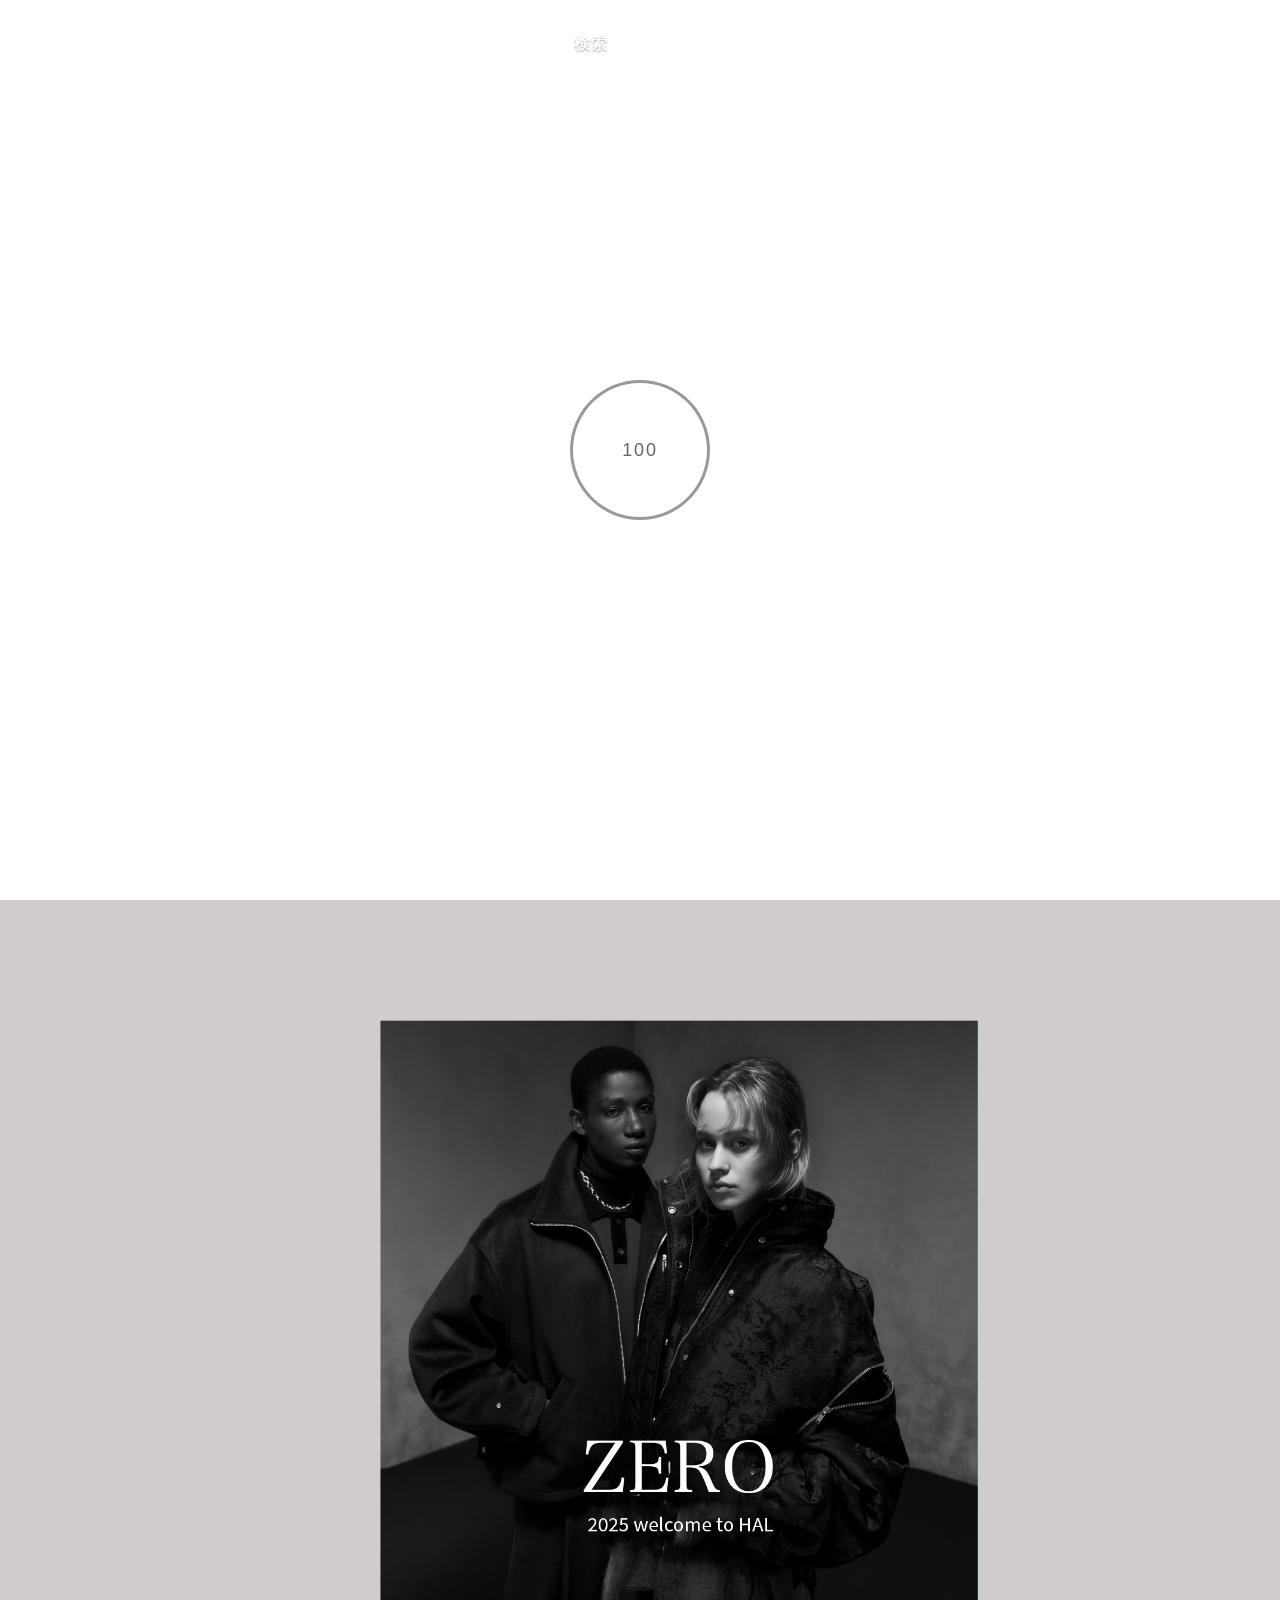
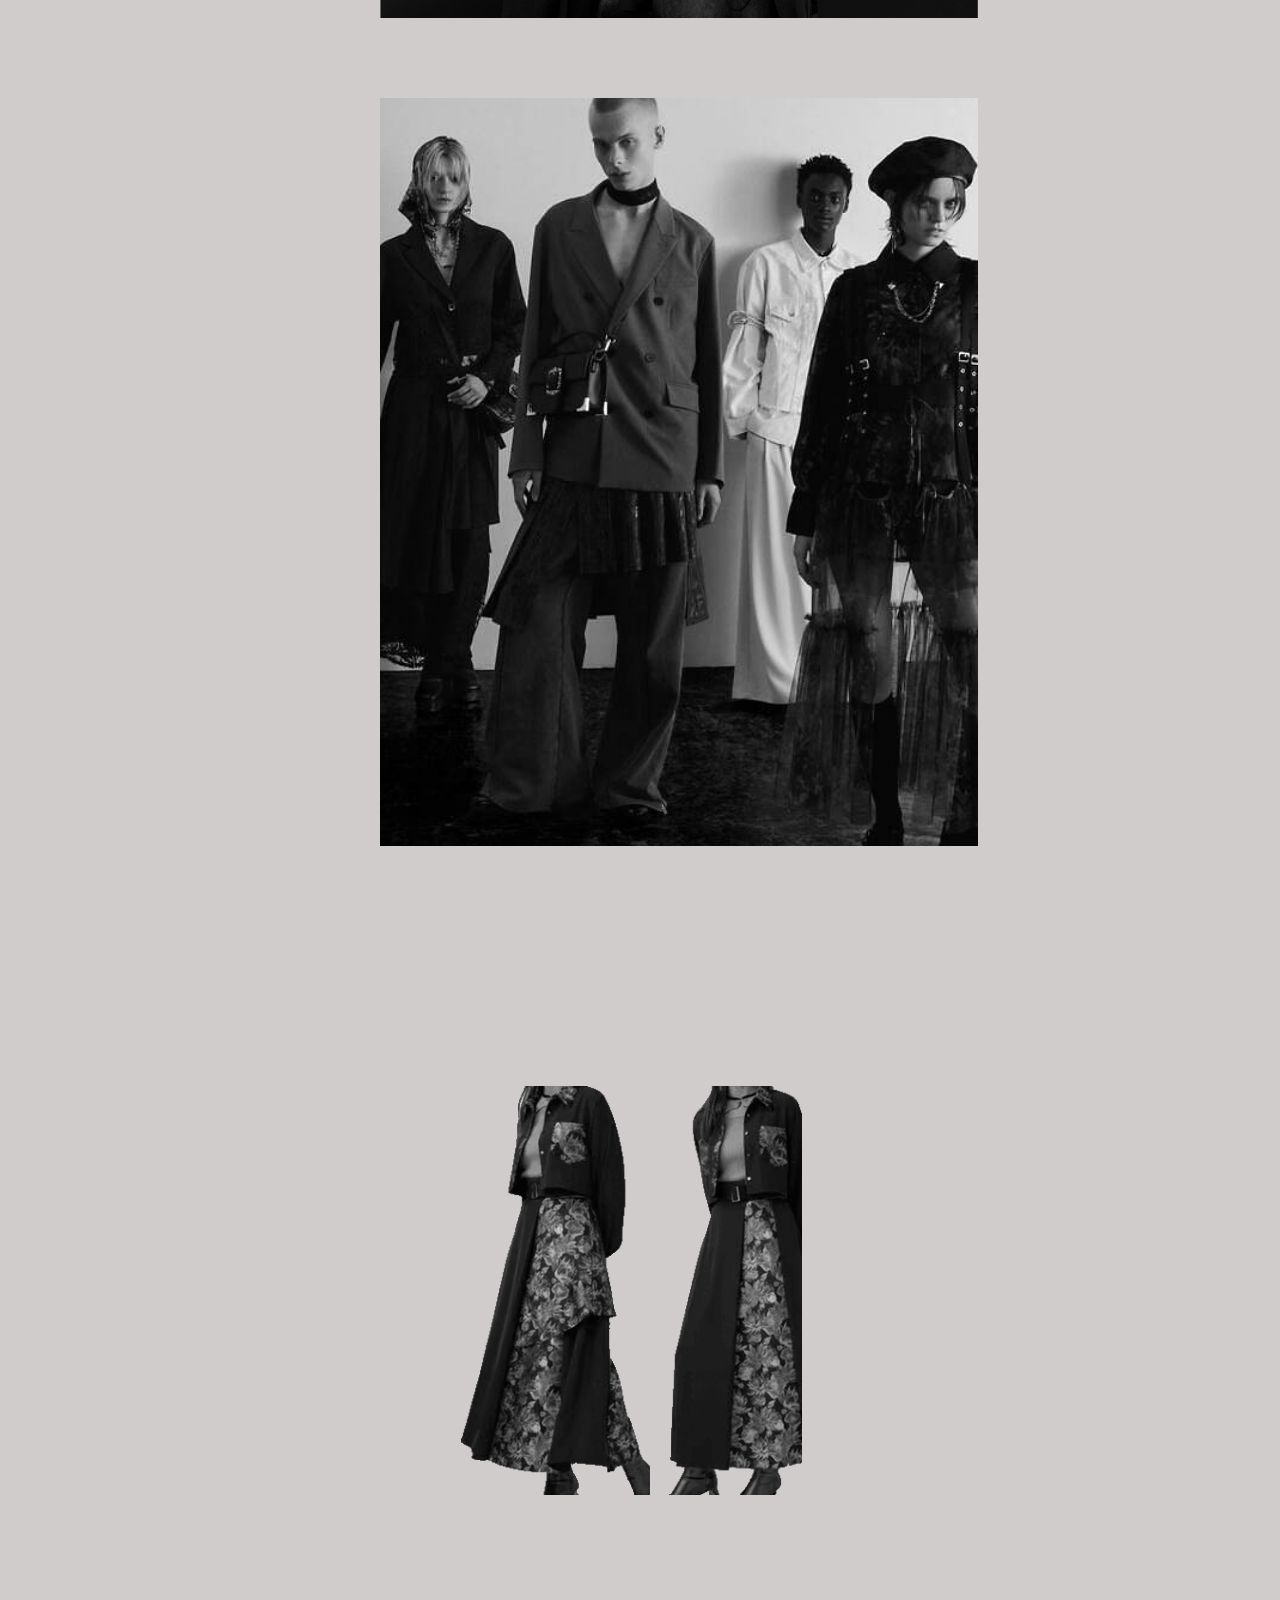
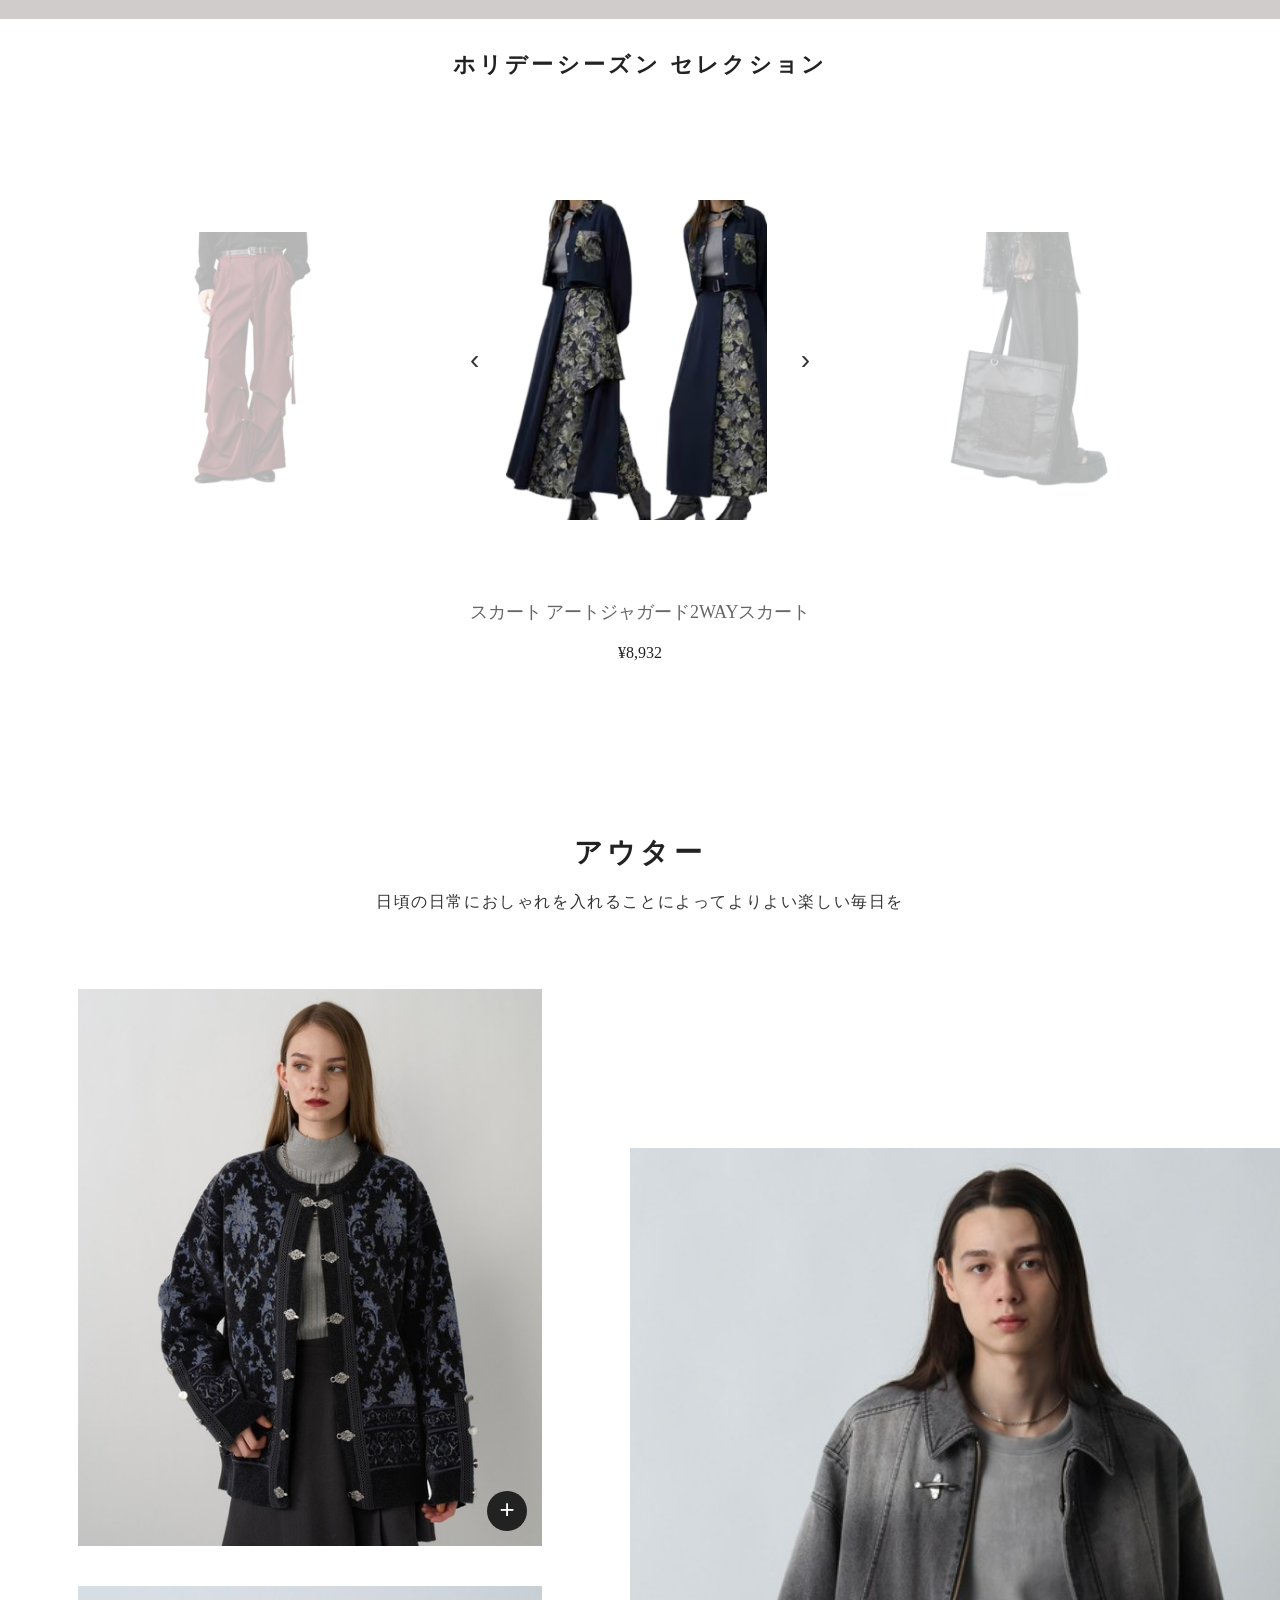
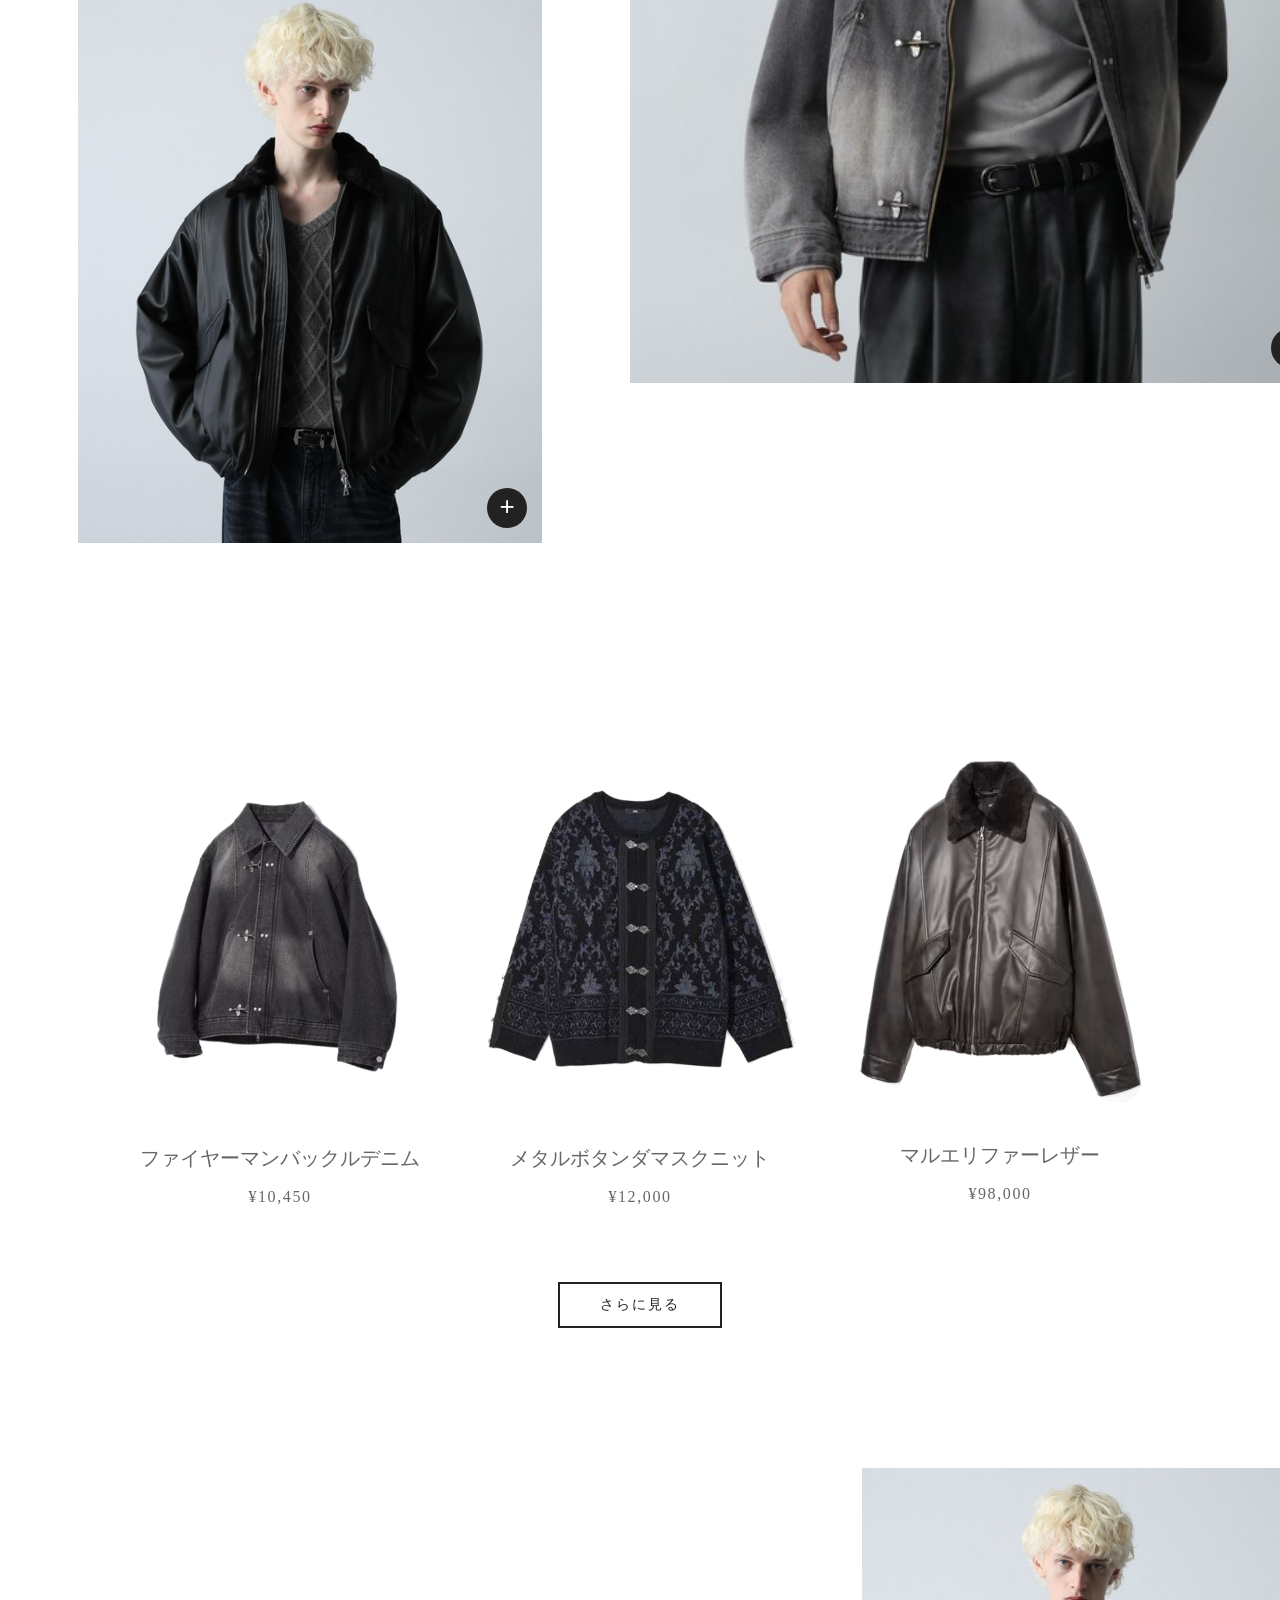
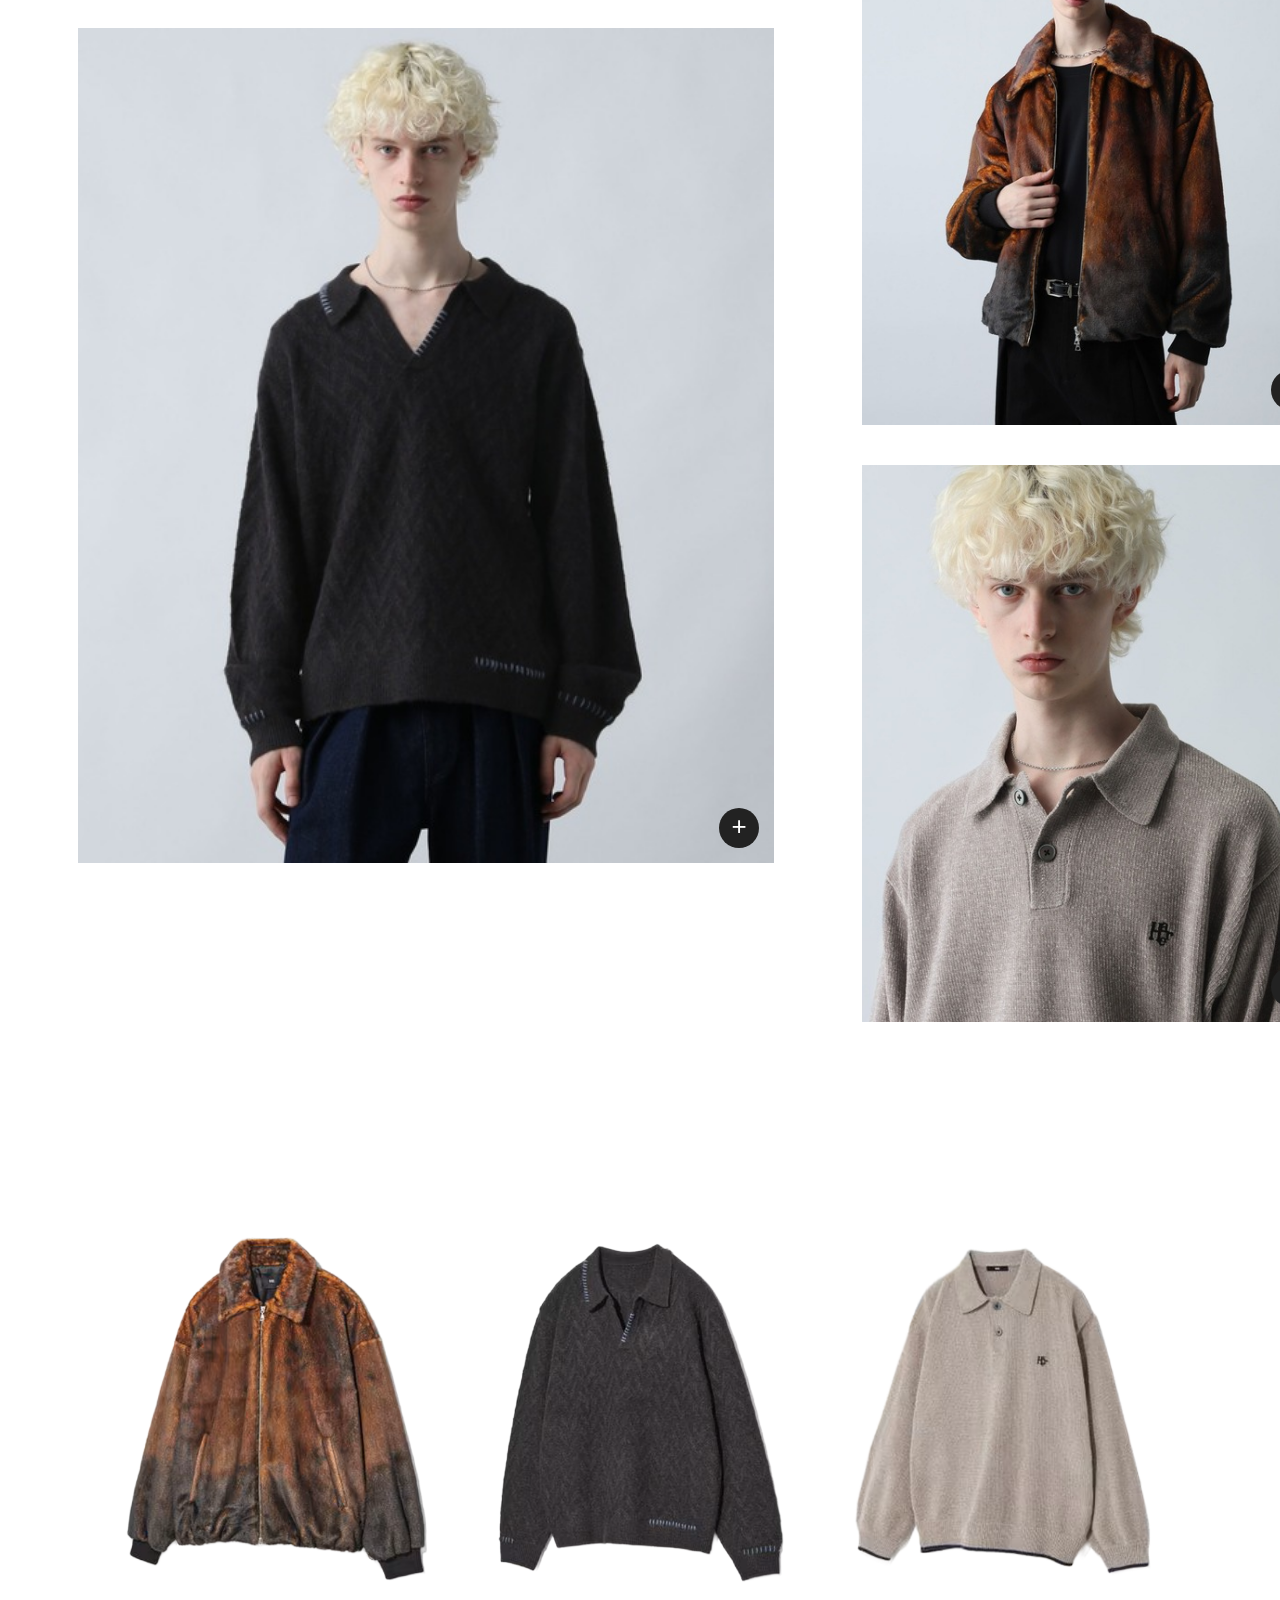
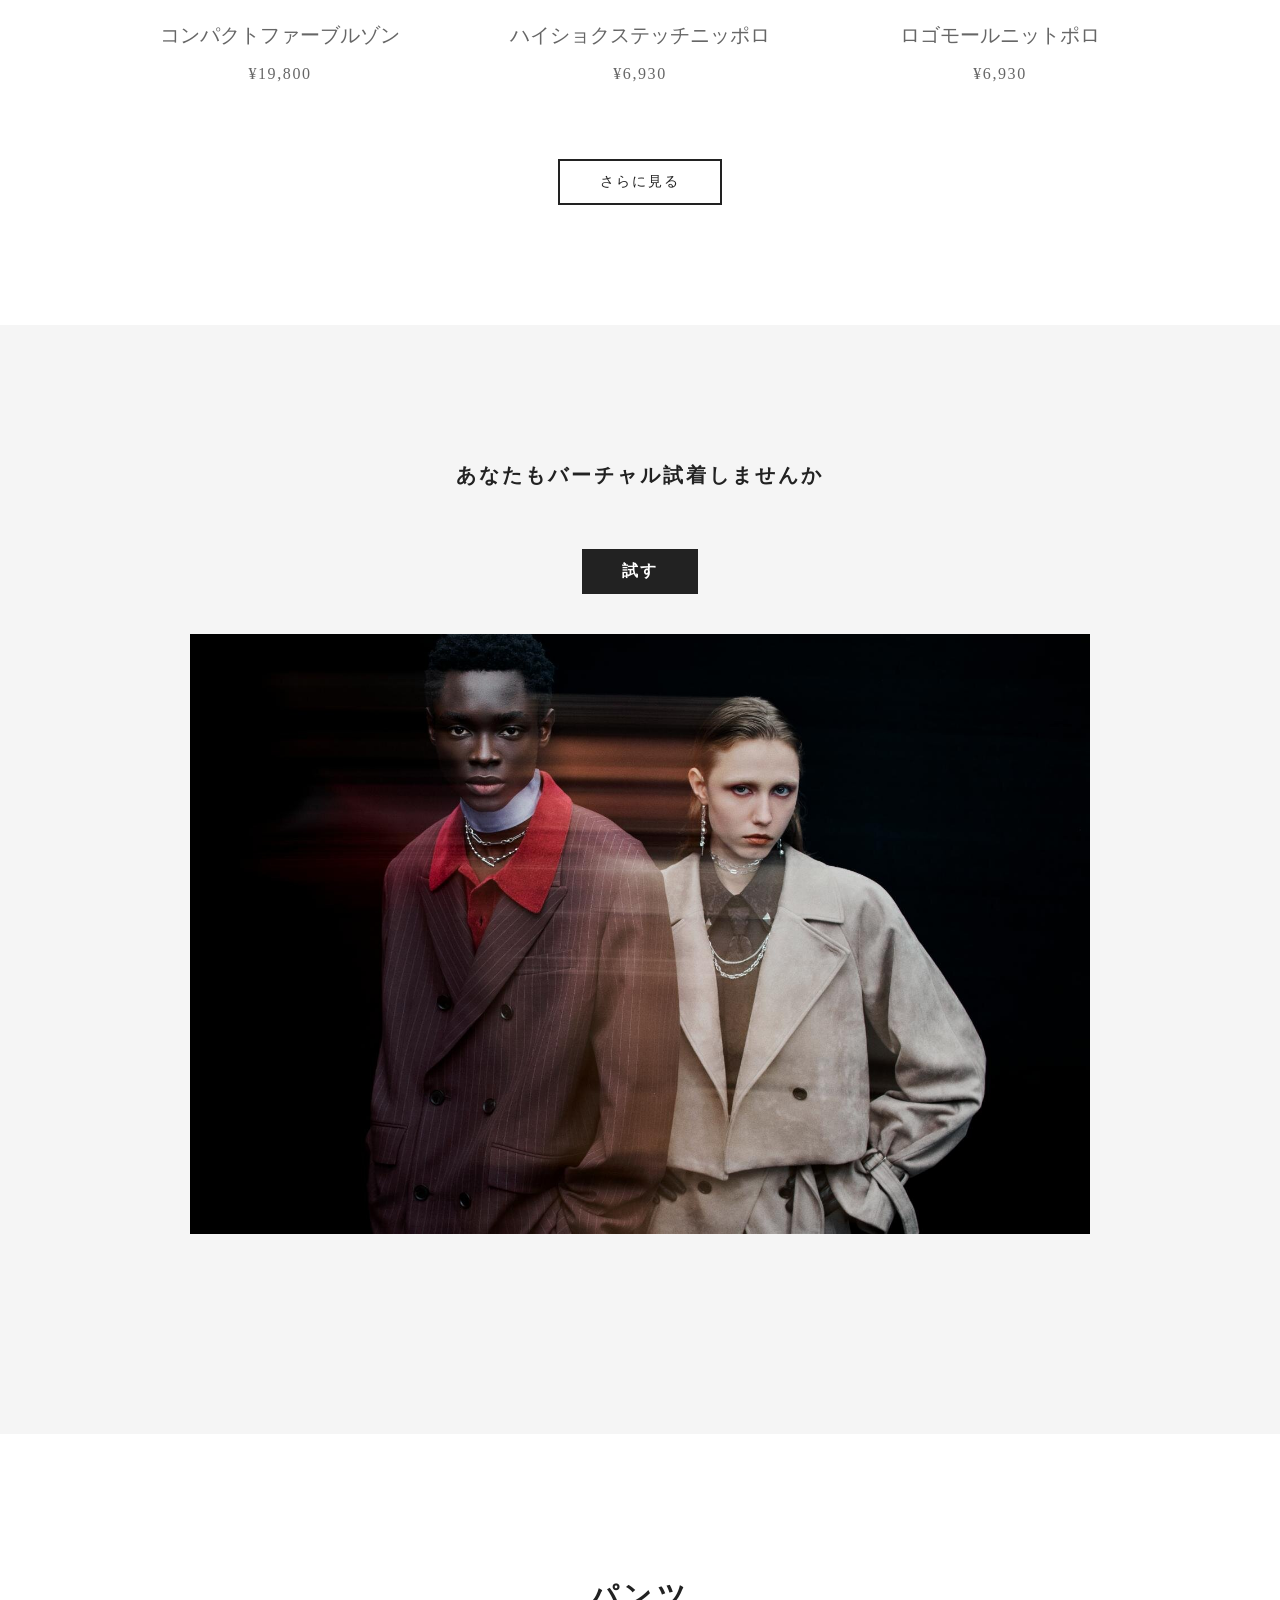
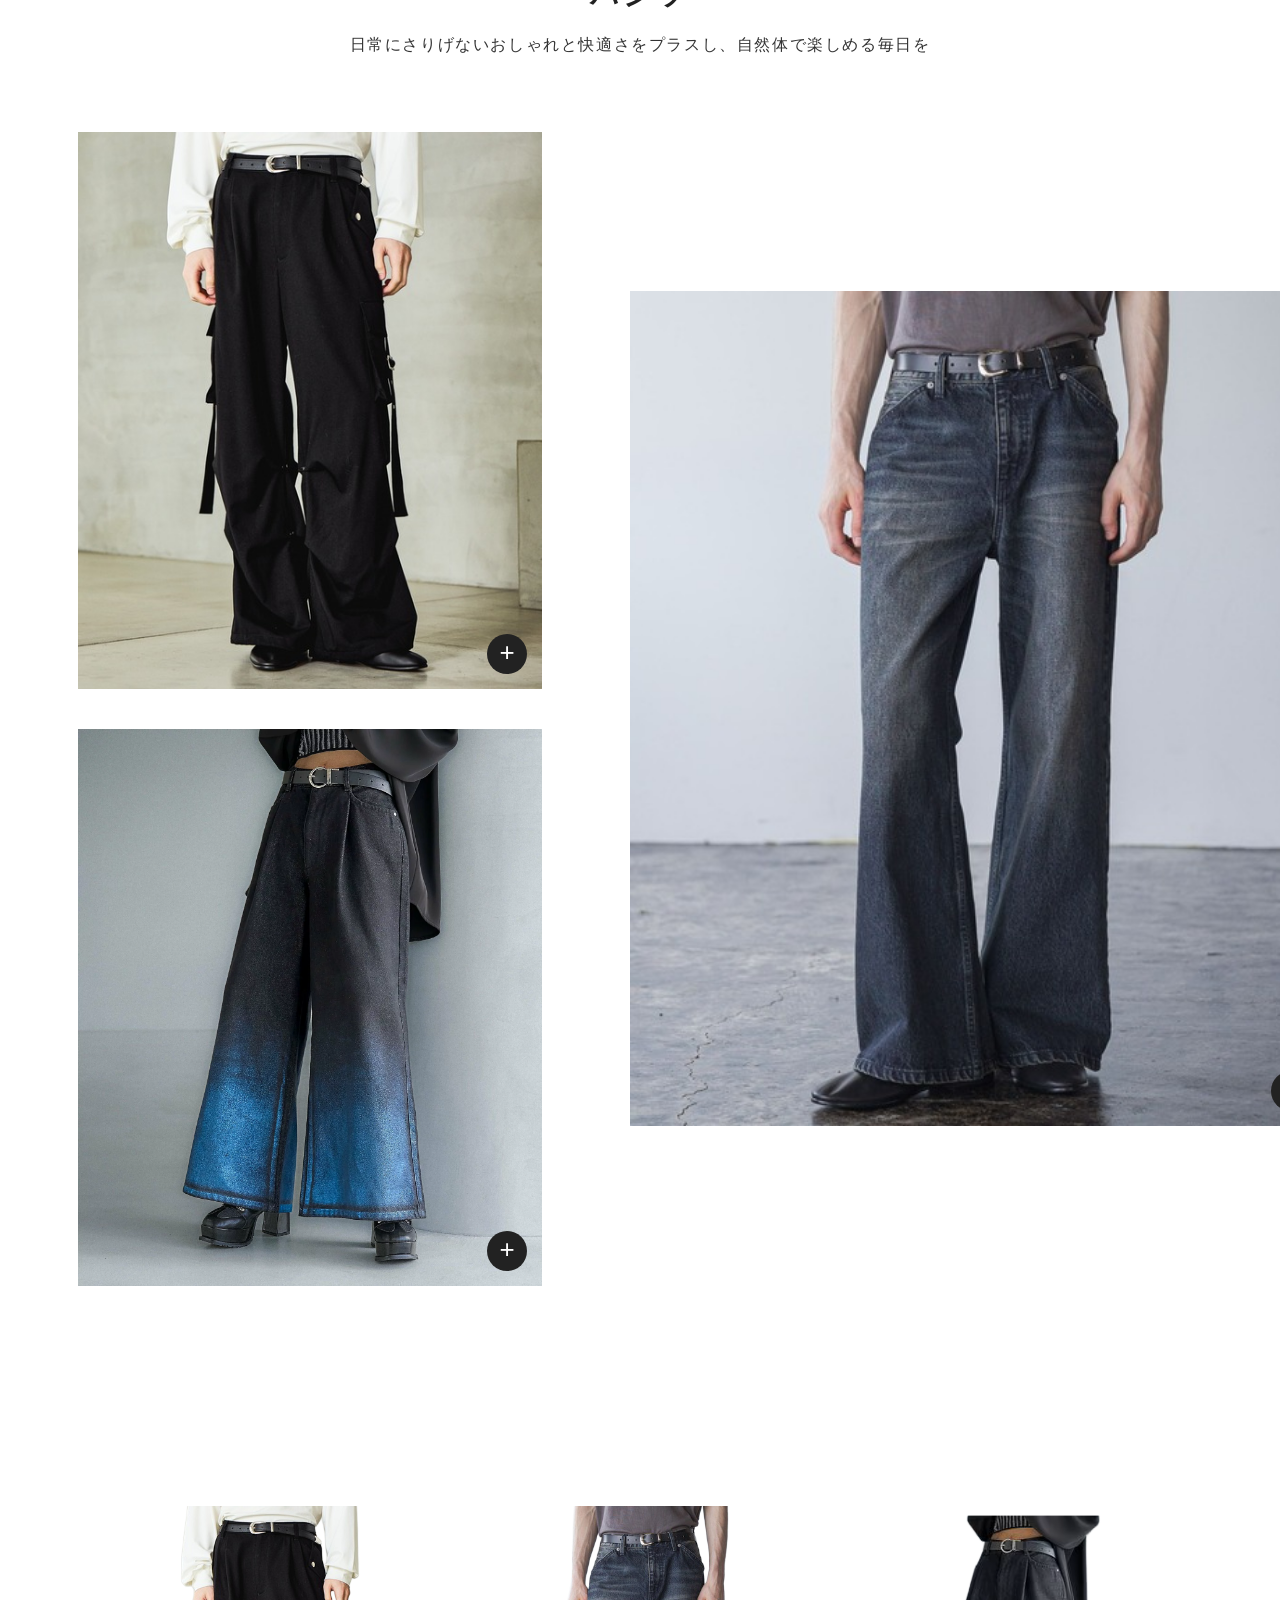
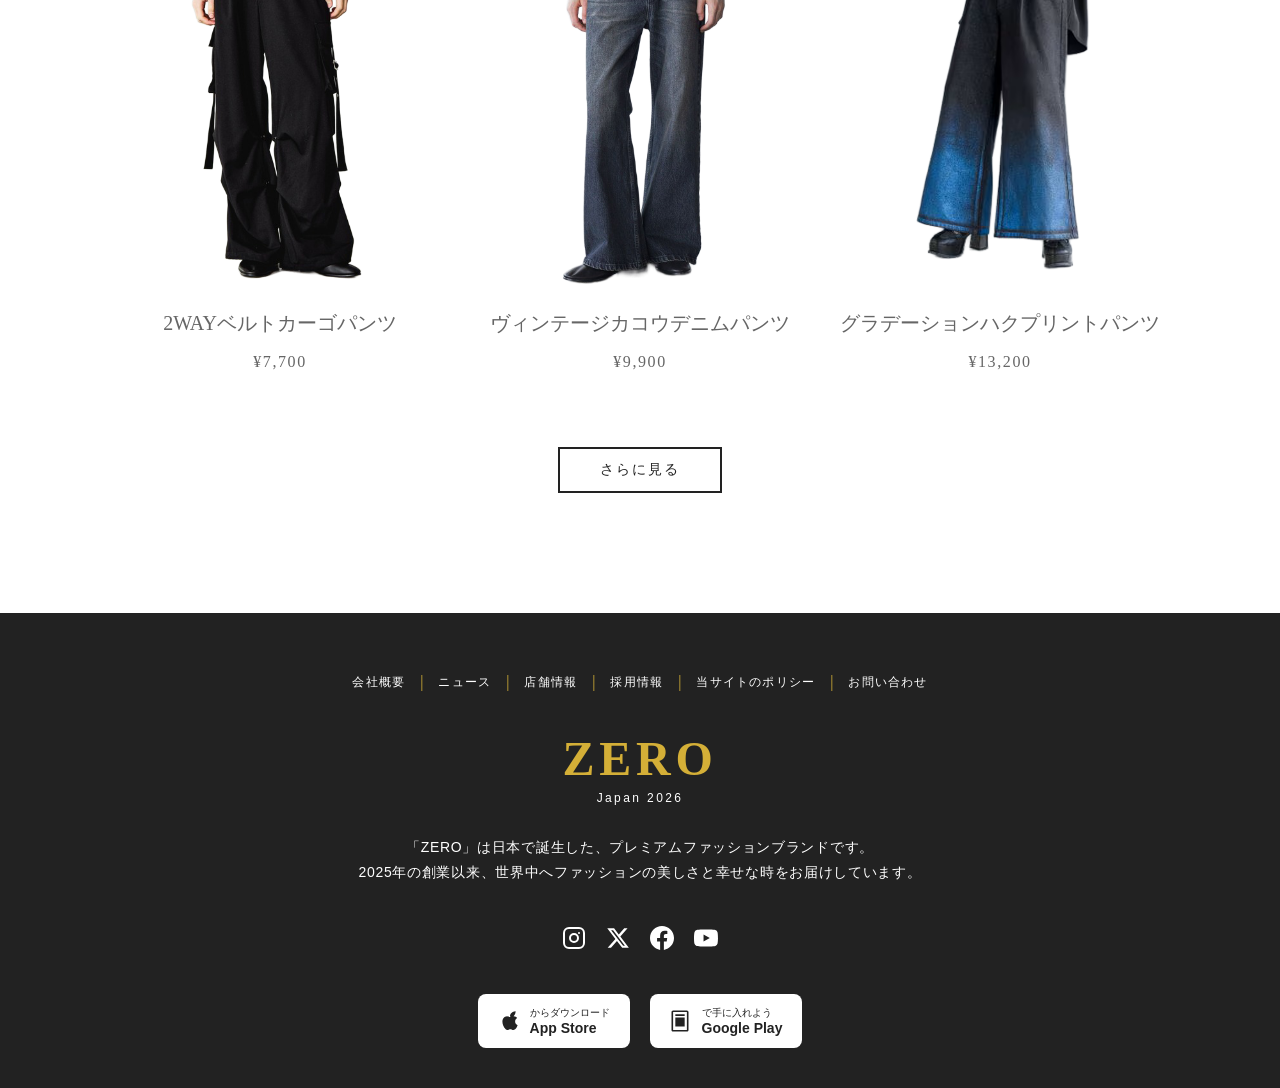
==== index.html @ 0ebc9ea2 "Add website and images" ====
<!DOCTYPE html>
<html lang="ja">
<head>
  <meta charset="UTF-8">
  <title>ZERO</title>
  <link rel="stylesheet" href="style.css">
  <script src="cursor-follower.js" defer></script>
  <script src="loader.js" defer></script>
  <style>
    :root {
      --collaboration-title-color: #fff; 
    }
  </style>
</head>
<body>
  <div class="page-loader" id="pageLoader">
    <div class="loader-circle">
      <span>100</span>
    </div>
  </div>
  <div class="page-transition" id="pageTransition">
    <div class="page-transition-bg"></div>
    <div class="page-transition-text">ZERO</div>
  </div>

<!-- ===== ヘッダー ===== -->
<header class="header">
  <div class="menu-icon" id="menuToggle">
    <span></span><span></span><span></span>
  </div>
  <a href="index.html" class="logo">ZERO</a>

  <div class="header-right">
    <div class="search">
      <label for="search-input">検索</label>
      <input type="text" id="search-input">
    </div>
    <nav class="nav-links">
      <a href="mai.html">マイアカウント</a>
      <a href="herupu.html">ヘルプ</a>
      <a href="kaimono.html">買い物かご [0]</a>
      <a href="okiniiri.html">お気に入り</a>
    </nav>
  </div>
</header>

<!-- ===== モーダルメニュー ===== -->
<div class="modal-menu" id="modalMenu">
  <div class="modal-menu-header">
    <div class="modal-menu-close">
      <button class="close-btn" id="closeMenu">×</button>
    </div>
  </div>
  
  <nav class="modal-menu-nav">
    <a href="index.html">NEWS</a>
    <a href="HAL_ZERO.html">COLLECTION</a>
    <a href="syouhinn1.html">ABOUT</a>
    <a href="syouhinn1.html">STORES</a>
    <a href="saranimiru.html">ONLINE STORE <span class="external-icon">↗</span></a>
  </nav>
  
  <div class="modal-menu-footer">
    <div class="modal-social">
      <a href="#">INSTAGRAM</a>
      <a href="#">x</a>
      <a href="#">TIKTOK</a>
    </div>
    <div class="modal-links">
      <a href="#">CONTACT</a>
      <span>/</span>
      <a href="#">PRIVACY POLICY</a>
    </div>
    <div class="modal-copyright">
      <p>Copyright ©ZERO Co., Ltd.</p>
      <p>All rights reserved.</p>
    </div>
  </div>
</div>

<!-- ===== 背景動画 & スライダー ===== -->
<section class="hero">
  <video class="video-bg" src="videos/hero-bg-web.mp4" autoplay muted loop playsinline></video>
  
  <div class="hero-slides">
    <div class="slide active">
      <div class="caption">
        <h1 class="collaboration-title">ZERO / Nao kobayasi Collaboration</h1>
        <p class="release-date-text">JUN 12, 2030発売</p>
      </div>
    </div>

  <div class="arrow left" id="prevBtn"></div>
  <div class="arrow right" id="nextBtn"></div>
</section>

<!-- ===== セクション：縦並びフェード写真 ===== -->
<section class="photo-section">
  <a href="HAL_ZERO.html" class="photo-link fade-in">
    <img src="images/hare HALバージョン.png">
  </a>
  <a href="HAL_ZERO2.html" class="photo-link fade-in">
    <img src="images/hare3.jpg">
  </a>
</section>


<section class="syouhinn">
<a href="saranimiru.html" class="slide-gif-link">
  <img class="fade-in" src="images/スライド商品完成.gif">
</a>
</section>



<!-- ===== HOLIDAY COLLECTION ===== -->
<section class="collection">
  <h1 class="collection-title">ホリデーシーズン セレクション</h1>

  <div class="carousel">
    <button class="nav prev" id="prev">‹</button>

    <div class="carousel-track">
      <div class="item">
        <a href="syouhinn1.html">
          <img src="images/hare1.png">
        </a>
      </div>
      <div class="item">
        <a href="syouhinn1.html">
        <img src="images/hare2.png">
        </a>
      </div>
      <div class="item">
        <a href="syouhinn1.html">
        <img src="images/hare3.png">
        </a>
      </div>
      <div class="item">
        <a href="syouhinn1.html">
        <img src="images/hare4.png">
        </a>
      </div>
      <div class="item">
        <a href="syouhinn1.html">
        <img src="images/hare5.png">
        </a>
      </div>
      <div class="item">
        <a href="syouhinn1.html">
        <img src="images/hare6.png">
        </a>
      </div>
      <div class="item">
        <a href="syouhinn1.html">
        <img src="images/hare7.png">
        </a>
      </div>
      <div class="item">
        <a href="syouhinn1.html">
        <img src="images/hare8.png">
        </a>
      </div>

    </div>

    <button class="nav next" id="next">›</button>
  </div>

  <div class="item-info">
    <p class="desc">ステンレススティール、イエローゴールド</p>
    <p class="price">¥10,450</p>
  </div>
</section>

<!-- ===== アウターセクション ===== -->
<section class="outer-section">
  <h1 class="outer-title">アウター</h1>
  <p class="outer-description">日頃の日常におしゃれを入れることによってよりよい楽しい毎日を</p>
  
  <!-- ===== 画像セクション（左右配置） ===== -->
  <section class="image-top-section">
    <h2>        </h2>
    <div class="image-top-left-wrapper">
      <div class="image-top-left-1">
        <img src="images/hareモデル２.jpg" alt="商品画像">
        <button class="plus-btn view-more-trigger" data-product-set="1">
          <span class="plus-icon">+</span>
          <span class="plus-text">さらに見る</span>
        </button>
      </div>
      <div class="image-top-left-2">
        <img src="images/hareモデル３.jpg" alt="商品画像">
        <button class="plus-btn view-more-trigger" data-product-set="2">
          <span class="plus-icon">+</span>
          <span class="plus-text">さらに見る</span>
        </button>
      </div>
    </div>
    <div class="image-top-right">
      <img src="images/hareモデル１.jpg" alt="商品画像">
      <button class="plus-btn view-more-trigger" data-product-set="3">
        <span class="plus-icon">+</span>
        <span class="plus-text">さらに見る</span>
      </button>
    </div>
  </section>

  <!-- ===== 商品詳細モーダル ===== -->
  <div class="product-modal-overlay" id="productModalOverlay"></div>
  <div class="product-modal" id="productModal">
    <div class="product-modal-header">
      <button class="product-modal-close" id="productModalClose">×</button>
    </div>
    <div class="product-modal-content" id="productModalContent">
      <!-- 商品はJavaScriptで動的に挿入されます -->
    </div>
  </div>

  <!-- ===== 商品セクション（3つ横並び） ===== -->
  <section class="products-section">
  <div class="products-container">
    <div class="product-item">
      <a href="syouhinn1.html" class="product-link">
        <img src="images/hare1.png" alt="商品1" data-images='["images/hare1.png", "images/hare色違いデニム１.png", "images/hare色違いデニム３.png"]'>
        <h2>ファイヤーマンバックルデニム</h2>
        <p class="price">¥10,450</p>
      </a>
    </div>
    <div class="product-item">
      <a href="syouhinn1.html" class="product-link">
        <img src="images/hare.png" alt="商品2" data-images='["images/hare.png", "images/hare色違いかー１.png", "images/hare色違いかー２.png"]'>
        <h2>メタルボタンダマスクニット</h2>
        <p class="price">¥12,000</p>
      </a>
    </div>
    <div class="product-item">
      <a href="syouhinn1.html" class="product-link">
        <img src="images/hare5.png" alt="商品3" data-images='["images/hare5.png", "images/hare革ジャン色違い.png", "images/hare革ジャン色違い２.png"]'>
        <h2>マルエリファーレザー</h2>
        <p class="price">¥98,000</p>
      </a>
    </div>
  </div>
    <div class="products-section-button">
      <a href="saranimiru.html" class="view-more-btn">さらに見る</a>
    </div>
  </section>
  
  <!-- ===== 画像セクション（左大・右小2つ） ===== -->
  <section class="image-bottom-section">
    <div class="image-bottom-left">
    <img src="images/hareモデル５.jpg" alt="商品画像">
    <button class="plus-btn view-more-trigger" data-product-set="4">
      <span class="plus-icon">+</span>
      <span class="plus-text">さらに見る</span>
    </button>
  </div>
  <div class="image-bottom-right">
    <div class="image-small-top">
      <img src="images/99710617b_b_11_500.jpg" alt="商品画像">
      <button class="plus-btn view-more-trigger" data-product-set="5">
        <span class="plus-icon">+</span>
        <span class="plus-text">さらに見る</span>
      </button>
    </div>
    <div class="image-small-bottom">
      <img src="images/hareモデル７.jpg" alt="商品画像">
      <button class="plus-btn view-more-trigger" data-product-set="6">
        <span class="plus-icon">+</span>
        <span class="plus-text">さらに見る</span>
      </button>
    </div>
  </div>
</section>

  <!-- ===== 商品セクション（3つ横並び）その2 ===== -->
  <section class="products-section-2">
    <div class="products-container-2">
    <div class="product-item-2">
      <a href="syouhinn1.html" class="product-link">
        <img src="images/hare6.png" alt="商品4" data-images='["images/hare6.png", "images/hareブルゾン色違い１.png", "images/hareブルゾン色違い２.png", "images/hareブルゾン色違い３.png"]'>
        <h2>コンパクトファーブルゾン</h2>
        <p class="price">¥19,800</p>
      </a>
    </div>
    <div class="product-item-2">
      <a href="syouhinn1.html" class="product-link">
        <img src="images/hare7.png" alt="商品5" data-images='["images/hare7.png", "images/hare色違いセーター１.png", "images/hare色違いセーター２.png","images/hare色違いセーター３.png"]'>
        <h2>ハイショクステッチニッポロ</h2>
        <p class="price">¥6,930</p>
      </a>
    </div>
    <div class="product-item-2">
      <a href="syouhinn1.html" class="product-link">
        <img src="images/hare14.png" alt="商品6" class="product-image-large" data-images='["images/hare14.png", "images/hare色違いニット１.png", "images/hare色違いニット２.png","images/hareニット色違い３.png","images/hare色違いニット４.png"]'>
        <h2>ロゴモールニットポロ</h2>
        <p class="price">¥6,930</p>
      </a>
    </div>
  </div>
    <div class="products-section-button">
      <a href="saranimiru.html" class="view-more-btn">さらに見る</a>
    </div>
  </section>
</section>


<!-- ===== バーチャル試着セクション ===== -->
<section class="virtual-tryon-section">
  <h1 class="virtual-tryon-title">あなたもバーチャル試着しませんか</h1>
  
  <!-- 初期表示：ボタン -->
  <div class="tryon-intro">
    <button id="startTryon" class="tryon-start-btn">試す</button>
    <div class="tryon-intro-image">
      <img src="images/top.jpg" alt="バーチャル試着">
    </div>
  </div>
  
  <!-- 試着機能 最初は出さない -->
  <div class="tryon-container" id="tryonContainer" style="display: none;">
    <button id="closeTryon" class="tryon-close-btn">閉じる</button>
    <div class="tryon-camera-area">
      <div class="camera-wrapper">
        <video id="cameraVideo" autoplay playsinline></video>
        <canvas id="overlayCanvas"></canvas>
        <div class="camera-controls">
          <button id="startCamera" class="camera-btn">カメラを開始</button>
          <button id="stopCamera" class="camera-btn" style="display: none;">カメラを停止</button>
        </div>
      </div>
      
      <div class="tryon-controls">
        <div class="position-controls">
          <label>位置調整</label>
          <div class="control-group">
            <label>X: <input type="range" id="posX" min="-200" max="200" value="0"></label>
            <label>Y: <input type="range" id="posY" min="-200" max="200" value="0"></label>
          </div>
        </div>
        <div class="size-controls">
          <label>サイズ調整</label>
          <input type="range" id="sizeScale" min="0.5" max="3.5" step="0.1" value="1">
        </div>
        <div class="rotation-controls">
          <label>回転</label>
          <input type="range" id="rotation" min="-180" max="180" value="0">
        </div>
      </div>
    </div>
    
    <div class="tryon-product-selector">
      <h2>試着する商品を選択</h2>
      <div class="product-selector-grid">
        <div class="selector-item" data-product="images/hare1.png">
          <img src="images/hare1.png" alt="商品1">
          <p>ファイヤーマンバックルデニム</p>
        </div>
        <div class="selector-item" data-product="images/hare色違いデニム１.png">
          <img src="images/hare色違いデニム１.png" alt="商品1-色違い1">
          <p>レッド系</p>
        </div>
        <div class="selector-item" data-product="images/hare色違いデニム３.png">
          <img src="images/hare色違いデニム３.png" alt="商品1-色違い3">
          <p>ブルー系</p>
        </div>
        <div class="selector-item" data-product="images/hare.png">
          <img src="images/hare.png" alt="商品2">
          <p>メタルボタンダマスクニット</p>
        </div>
        <div class="selector-item" data-product="images/hare色違いかー１.png">
          <img src="images/hare色違いかー１.png" alt="商品2-色違い1">
          <p>グレー15</p>
        </div>
        <div class="selector-item" data-product="images/hare色違いかー２.png">
          <img src="images/hare色違いかー２.png" alt="商品2-色違い2">
          <p>グリーン75</p>
        </div>
        <div class="selector-item" data-product="images/hare5.png">
          <img src="images/hare5.png" alt="商品3">
          <p>マルエリファーレザーブルゾン</p>
        </div>
        <div class="selector-item" data-product="images/hare革ジャン色違い.png">
          <img src="images/hare革ジャン色違い.png" alt="商品3-色違い1">
          <p>グレー系</p>
        </div>
        <div class="selector-item" data-product="images/hare革ジャン色違い２.png">
          <img src="images/hare革ジャン色違い２.png" alt="商品3-色違い2">
          <p>ブラウン系</p>
        </div>
        <div class="selector-item" data-product="images/hare6.png">
          <img src="images/hare6.png" alt="商品4">
          <p>コンパクトファーブルゾン</p>
        </div>
        <div class="selector-item" data-product="images/hareブルゾン色違い１.png">
          <img src="images/hareブルゾン色違い１.png" alt="商品4-色違い1">
          <p>ブラック系</p>
        </div>
        <div class="selector-item" data-product="images/hareブルゾン色違い２.png">
          <img src="images/hareブルゾン色違い２.png" alt="商品4-色違い2">
          <p>グレー系</p>
        </div>
        <div class="selector-item" data-product="images/hareブルゾン色違い３.png">
          <img src="images/hareブルゾン色違い３.png" alt="商品4-色違い3">
          <p>パープル系</p>
        </div>
        <div class="selector-item" data-product="images/hare7.png">
          <img src="images/hare7.png" alt="商品5">
          <p>ハイショクステッチニッポロ</p>
        </div>
        <div class="selector-item" data-product="images/hare色違いセーター１.png">
          <img src="images/hare色違いセーター１.png" alt="商品5-色違い1">
          <p>アイボリー系</p>
        </div>
        <div class="selector-item" data-product="images/hare色違いセーター２.png">
          <img src="images/hare色違いセーター２.png" alt="商品5-色違い2">
          <p>ブラウン系</p>
        </div>
        <div class="selector-item" data-product="images/hare色違いセーター３.png">
          <img src="images/hare色違いセーター３.png" alt="商品5-色違い3">
          <p>ブルー系</p>
        </div>
        <div class="selector-item" data-product="images/hare14.png">
          <img src="images/hare14.png" alt="商品6">
          <p>ロゴモールニットポロ</p>
        </div>
        <div class="selector-item" data-product="images/hare色違いニット１.png">
          <img src="images/hare色違いニット１.png" alt="商品6-色違い1">
          <p>ブラック系</p>
        </div>
        <div class="selector-item" data-product="images/hare色違いニット２.png">
          <img src="images/hare色違いニット２.png" alt="商品6-色違い2">
          <p>ブルー系</p>
        </div>
        <div class="selector-item" data-product="images/hareニット色違い３.png">
          <img src="images/hareニット色違い３.png" alt="商品6-色違い3">
          <p>レッド系</p>
        </div>
        <div class="selector-item" data-product="images/hare色違いニット４.png">
          <img src="images/hare色違いニット４.png" alt="商品6-色違い4">
          <p>オレンジ系</p>
        </div>
      </div>
    </div>
  </div>
</section>
<!-- ===== パンツセクション ===== -->
<section class="outer-section">
  <h1 class="outer-title">パンツ</h1>
  <p class="outer-description">日常にさりげないおしゃれと快適さをプラスし、自然体で楽しめる毎日を</p>
  
  <!-- ===== 画像セクション（左右配置） ===== -->
  <section class="image-top-section">
    <h2>      </h2>
    <div class="image-top-left-wrapper">
      <div class="image-top-left-1">
        <img src="images/パンツ色違い.jpg" alt="商品画像">
        <button class="plus-btn view-more-trigger" data-product-set="7">
          <span class="plus-icon">+</span>
          <span class="plus-text">さらに見る</span>
        </button>
      </div>
      <div class="image-top-left-2">
        <img src="images/グラで二.webp" alt="商品画像">
        <button class="plus-btn view-more-trigger" data-product-set="8">
          <span class="plus-icon">+</span>
          <span class="plus-text">さらに見る</span>
        </button>
      </div>
    </div>
    <div class="image-top-right">
      <img src="images/デニム色違い４.jpg" alt="商品画像">
      <button class="plus-btn view-more-trigger" data-product-set="9">
        <span class="plus-icon">+</span>
        <span class="plus-text">さらに見る</span>
      </button>
    </div>
  </section>

  <!-- ===== 商品セクション（3つ横並び） ===== -->
  <section class="products-section">
    <h2>  </h2>
    <div class="products-container">
      <div class="product-item">
        <a href="syouhinn1.html" class="product-link">
          <img src="images/パンツ色違い.png" alt="商品1" data-images='["images/パンツ色違い.png", "images/パンツ色違い１.png", "images/パンツ色違い３.png"]'>
          <h2>2WAYベルトカーゴパンツ</h2>
          <p class="price">¥7,700</p>
        </a>
      </div>
      <div class="product-item">
        <a href="syouhinn1.html" class="product-link">
          <img src="images/デニム色違い1.png" alt="商品2" data-images='["images/デニム色違い1.png", "images/デニム色違い3.png", "images/デニムブラウンjpg.png","images/デニムライトグレーjpg.png"]'>
          <h2>ヴィンテージカコウデニムパンツ</h2>
          <p class="price">¥9,900</p>
        </a>
      </div>
      <div class="product-item">
        <a href="syouhinn1.html" class="product-link">
          <img src="images/hare12.png" alt="商品3" data-images='["images/hare12.png", "images/ぐらでに色違い１.png"]'>
          <h2>グラデーションハクプリントパンツ</h2>
          <p class="price">¥13,200</p>
        </a>
      </div>
    </div>
    <div class="products-section-button">
      <a href="saranimiru.html" class="view-more-btn">さらに見る</a>
    </div>
  </section>
</section>
<!-- ===== フッター ===== -->
<footer class="footer">
  <nav class="footer-nav">
    <a href="index.html">会社概要</a>
    <span class="footer-divider">|</span>
    <a href="index.html">ニュース</a>
    <span class="footer-divider">|</span>
    <a href="index.html">店舗情報</a>
    <span class="footer-divider">|</span>
    <a href="index.html">採用情報</a>
    <span class="footer-divider">|</span>
    <a href="index.html">当サイトのポリシー</a>
    <span class="footer-divider">|</span>
    <a href="herupu.html">お問い合わせ</a>
  </nav>
  
  <div class="footer-logo">
    <p class="footer-logo-text">ZERO</p>
    <p class="footer-logo-subtitle">Japan 2026</p>
  </div>
  
  <div class="footer-description">
    <p>「ZERO」は日本で誕生した、プレミアムファッションブランドです。<br>
    2025年の創業以来、世界中へファッションの美しさと幸せな時をお届けしています。</p>
  </div>
  
  <div class="footer-social">
    <a href="#" class="social-icon" aria-label="Instagram">
      <svg width="24" height="24" viewBox="0 0 24 24" fill="currentColor">
        <rect x="2" y="2" width="20" height="20" rx="5" ry="5" stroke="currentColor" stroke-width="2" fill="none"/>
        <circle cx="12" cy="12" r="4" stroke="currentColor" stroke-width="2" fill="none"/>
        <circle cx="17" cy="7" r="1" fill="currentColor"/>
      </svg>
    </a>
    <a href="#" class="social-icon" aria-label="X">
      <svg width="24" height="24" viewBox="0 0 24 24" fill="currentColor">
        <path d="M18.244 2.25h3.308l-7.227 8.26 8.502 11.24H16.17l-5.214-6.817L4.99 21.75H1.68l7.73-8.835L1.254 2.25H8.08l4.713 6.231zm-1.161 17.52h1.833L7.084 4.126H5.117z"/>
      </svg>
    </a>
    <a href="#" class="social-icon" aria-label="Facebook">
      <svg width="24" height="24" viewBox="0 0 24 24" fill="currentColor">
        <path d="M24 12.073c0-6.627-5.373-12-12-12s-12 5.373-12 12c0 5.99 4.388 10.954 10.125 11.854v-8.385H7.078v-3.47h3.047V9.43c0-3.007 1.792-4.669 4.533-4.669 1.312 0 2.686.235 2.686.235v2.953H15.83c-1.491 0-1.956.925-1.956 1.874v2.25h3.328l-.532 3.47h-2.796v8.385C19.612 23.027 24 18.062 24 12.073z"/>
      </svg>
    </a>
    <a href="#" class="social-icon" aria-label="YouTube">
      <svg width="24" height="24" viewBox="0 0 24 24" fill="currentColor">
        <path d="M23.498 6.186a3.016 3.016 0 0 0-2.122-2.136C19.505 3.545 12 3.545 12 3.545s-7.505 0-9.377.505A3.017 3.017 0 0 0 .502 6.186C0 8.07 0 12 0 12s0 3.93.502 5.814a3.016 3.016 0 0 0 2.122 2.136c1.871.505 9.376.505 9.376.505s7.505 0 9.377-.505a3.015 3.015 0 0 0 2.122-2.136C24 15.93 24 12 24 12s0-3.93-.502-5.814zM9.545 15.568V8.432L15.818 12l-6.273 3.568z"/>
      </svg>
    </a>
  </div>
  
  <div class="footer-apps">
    <a href="#" class="app-badge">
      <div class="app-badge-content">
        <svg width="20" height="24" viewBox="0 0 20 24" fill="currentColor">
          <path d="M17.05 20.28c-.98.95-2.05.88-3.08.4-1.09-.5-2.08-.48-3.24 0-1.44.62-2.2.44-3.06-.4C2.79 15.25 3.51 7.59 9.1 7.31c1.35.07 2.29.74 3.08.8 1.18-.24 2.31-.93 3.57-.84 1.51.12 2.65.72 3.4 1.8-3.12 1.87-2.38 5.98.48 7.13-.57 1.5-1.31 2.99-2.54 4.09l.01-.01zM12.03 7.25c-.15-1.23.56-2.5 1.45-3.3 1.06-1.12 2.77-1.89 4.08-1.78.31 2.35-1.19 4.65-2.95 5.66-.88.5-1.96.74-2.58-.58z"/>
        </svg>
        <div class="app-badge-text">
          <span class="app-badge-label">からダウンロード</span>
          <span class="app-badge-name">App Store</span>
        </div>
      </div>
    </a>
    <a href="#" class="app-badge">
      <div class="app-badge-content">
        <svg width="20" height="24" viewBox="0 0 20 24" fill="currentColor">
          <path d="M3.111 1.5h13.778c.89 0 1.611.72 1.611 1.611v17.778c0 .89-.72 1.611-1.611 1.611H3.111c-.89 0-1.611-.72-1.611-1.611V3.111c0-.89.72-1.611 1.611-1.611zm0 1.611v17.778h13.778V3.111H3.111zm2.222 2.222h9.334v1.611H5.333V5.333zm0 3.222h9.334v8.89H5.333v-8.89z"/>
        </svg>
        <div class="app-badge-text">
          <span class="app-badge-label">で手に入れよう</span>
          <span class="app-badge-name">Google Play</span>
        </div>
      </div>
    </a>
  </div>
</footer>

<div class="camera-permission-modal" id="cameraPermissionModal" aria-hidden="true">
  <div class="camera-permission-overlay" id="cameraPermissionOverlay"></div>
  <div class="camera-permission-content" role="dialog" aria-labelledby="cameraPermissionTitle" aria-modal="true">
    <p class="camera-permission-title" id="cameraPermissionTitle">カメラの許可が必要です</p>
    <p class="camera-permission-message" id="cameraPermissionMessage">
      カメラへのアクセスが拒否されました。ブラウザの設定でカメラの許可を確認してください。
    </p>
    <div class="camera-permission-actions">
      <button class="camera-permission-close" id="cameraPermissionClose">閉じる</button>
    </div>
  </div>
</div>

<script src="script.js"></script>
</body>
</html>
---- style.css ----
.slide-gif-link {
  display: block;
}
/* ===== 全体設定 ===== */
html {
  overflow-x: hidden;
  width: 100%;
}

body {
  margin: 0;
  font-family: "Times New Roman", serif;
  color: #222;
  background-color: #fff;
  overflow-x: hidden;
  overflow-y: visible;
  width: 100%;
}

body.is-loading {
  overflow: hidden;
}

body.is-transitioning > :not(.page-transition) {
  visibility: hidden;
}

body.is-transitioning .page-transition {
  visibility: visible;
}

/* ===== ページローダー ===== */
.page-loader {
  position: fixed;
  inset: 0;
  background: #fff;
  display: flex;
  align-items: center;
  justify-content: center;
  z-index: 4000;
  opacity: 1;
  visibility: visible;
  transition: opacity 0.4s ease, visibility 0.4s ease;
}

.page-loader.is-hidden {
  opacity: 0;
  visibility: hidden;
}

.page-loader.is-blank .loader-circle {
  opacity: 0;
}

.page-loader .loader-circle {
  width: 140px;
  height: 140px;
  border: 0;
  border-radius: 50%;
  display: flex;
  align-items: center;
  justify-content: center;
  position: relative;
  background: conic-gradient(#999 calc(var(--progress, 0) * 1%), #eee 0);
}

.page-loader .loader-circle::after {
  content: "";
  position: absolute;
  inset: 3px;
  border-radius: 50%;
  background: #fff;
}

.page-loader .loader-circle span {
  position: relative;
  z-index: 1;
  font-size: 18px;
  letter-spacing: 0.1em;
  color: #666;
  font-family: "Helvetica Neue", "Noto Sans JP", sans-serif;
}

/* ===== ページトランジション ===== */
.page-transition {
  position: fixed;
  inset: 0;
  pointer-events: none;
  opacity: 0;
  z-index: 3500;
}

.page-transition.is-active {
  opacity: 1;
}

.page-transition-bg {
  position: absolute;
  width: 140%;
  height: 140%;
  left: -20%;
  top: 100%;
  background: #000;
  transform: translateY(0) rotate(-6deg);
}

.page-transition.is-enter .page-transition-bg {
  animation: transitionIn 0.7s ease forwards;
}

.page-transition.is-exit .page-transition-bg {
  animation: transitionOut 0.7s ease forwards;
}

.page-transition-text {
  position: absolute;
  inset: 0;
  display: flex;
  align-items: center;
  justify-content: center;
  color: #fff;
  font-size: 68px;
  letter-spacing: 0.2em;
  font-family: "Times New Roman", serif;
  opacity: 0;
  transition: opacity 0s;
}

.page-transition.is-enter .page-transition-text {
  opacity: 1;
  transition-delay: 0s;
}

.page-transition.is-exit .page-transition-text {
  opacity: 0;
  transition-delay: 0.2s;
}

@keyframes transitionIn {
  from {
    transform: translateY(0) rotate(-6deg);
  }
  to {
    transform: translateY(-85%) rotate(-6deg);
  }
}

@keyframes transitionOut {
  from {
    transform: translateY(-85%) rotate(-6deg);
  }
  to {
    transform: translateY(20%) rotate(-6deg);
  }
}

/* ===== カーソル追従 ===== */
.cursor-follower {
  position: fixed;
  top: 0;
  left: 0;
  width: 28px;
  height: 28px;
  border: 2px solid #fff;
  border-radius: 50%;
  pointer-events: none;
  opacity: 0;
  transition: opacity 0.2s ease;
  z-index: 3000;
  mix-blend-mode: difference;
}

.cursor-follower.is-visible {
  opacity: 0.9;
}

.cursor-follower.is-hidden {
  opacity: 0;
}

/* ===== ヘッダー ===== */
.header {
  width: 100%;
  position: fixed;
  top: 0;
  z-index: 2000;
  display: flex;
  justify-content: space-between;
  padding: 20px;
  transition: transform 0.3s ease, opacity 0.3s ease;
}

.header.is-hidden {
  transform: translateY(-110%);
  opacity: 0;
}

.header.is-dim {
  opacity: 0.2;
  pointer-events: none;
}

.header.alt-header {
  background: #fff;
  padding: 28px 20px;
}

.header.alt-header .logo {
  font-size: 75px;
  top: 1px;
  color: #222;
}

.header.alt-header .header-right {
  margin: 0 80px 0 0;
}

.header.alt-header .header-right .search label,
.header.alt-header .header-right .search input,
.header.alt-header .header-right .nav-links a,
.header.alt-header .header-right .nav-links a.scrolled,
.header.alt-header .logo.scrolled {
  color: #222;
}

.header.alt-header .header-right .nav-links a,
.header.alt-header .header-right .nav-links a.scrolled {
  text-shadow: none;
}

.header.alt-header .header-right .search label,
.header.alt-header .header-right .search input {
  font-size: 16px;
  font-weight: 600;
  letter-spacing: 0.05em;
}

.header.alt-header .header-right .search {
  padding: 0;
  border: none;
  border-radius: 0;
  background: transparent;
}

.header.alt-header .header-right .search label {
  color: #222;
  font-size: 16px;
  font-weight: 700;
  letter-spacing: 0.05em;
  text-shadow: none;
  opacity: 1;
  display: block;
  width: 48px;
  text-align: left;
  padding-left: 6px;
}

.header.alt-header .header-right .search input {
  display: none;
  color: #222;
}

.header.alt-header .header-right .search label {
  color: #fff;
  font-size: 16px;
  font-weight: 700;
  letter-spacing: 0.05em;
  text-shadow: none;
  opacity: 1;
  display: inline-block;
}

.header.alt-header .header-right .search input {
  display: none;
}

.header.alt-header .header-right .search {
  display: flex;
  align-items: center;
  gap: 8px;
  margin-right: 0px;
  order: 0;
  padding-bottom: 0;
  border-bottom: none;
  min-width: 200px;
  justify-content: flex-start;
  position: relative;
}

.header.alt-header .header-right .search::after {
  content: "";
  position: absolute;
  left: 50px;
  right: 0;
  bottom: 0;
  height: 1px;
  background: #222;
}

.header.alt-header .header-right .nav-links {
  order: 1;
}

.header.alt-header .menu-icon span,
.header.alt-header .menu-icon.scrolled span {
  background: #222;
}

/* ハンバーガーメニュー */
.menu-icon {
  width: 40px;
  cursor: pointer;
  z-index: 2500;
}
.menu-icon span {
  display: block;
  height: 2px;
  background: #fff;
  margin: 6px 0;
  transition: .3s;
}

.menu-icon.scrolled span {
  background: #222;
}

/* メニューが開いた時のXアニメ */
.menu-icon.active span:nth-child(1) {
  transform: translateY(8px) rotate(45deg);
}
.menu-icon.active span:nth-child(2) {
  opacity: 0;
}
.menu-icon.active span:nth-child(3) {
  transform: translateY(-8px) rotate(-45deg);
}

/* ===== モーダルメニュー ===== */
.modal-menu {
  position: fixed;
  top: 0;
  left: 0;
  width: 100%;
  height: 100%;
  background-color: #666;
  z-index: 3000;
  display: flex;
  flex-direction: column;
  justify-content: space-between;
  padding: 40px;
  opacity: 0;
  visibility: hidden;
  transition: opacity 0.3s ease, visibility 0.3s ease;
}

.modal-menu.active {
  opacity: 1;
  visibility: visible;
}

.modal-menu-header {
  display: flex;
  justify-content: space-between;
  align-items: center;
}

.modal-menu-logo-wrapper {
  display: flex;
  align-items: center;
  gap: 15px;
}

.close-btn-left {
  background: none;
  border: none;
  color: #fff;
  font-size: 32px;
  line-height: 1;
  cursor: pointer;
  padding: 0;
  width: 40px;
  height: 40px;
  display: flex;
  align-items: center;
  justify-content: center;
  transition: transform 0.3s ease;
  position: relative;
}

.close-btn-left::before {
  content: '';
  position: absolute;
  width: 30px;
  height: 30px;
  border: 1px solid rgba(255, 255, 255, 0.3);
  border-radius: 50%;
  bottom: -5px;
  left: -5px;
}

.close-btn-left:hover {
  transform: rotate(90deg);
}

.modal-menu-logo {
  font-size: 24px;
  font-weight: bold;
  letter-spacing: 0.2em;
  color: #fff;
  font-family: "Helvetica Neue", "Noto Sans JP", sans-serif;
  text-transform: uppercase;
}

.modal-menu-close {
  display: flex;
  align-items: center;
  margin-left: -20px;
}

.close-text {
  font-size: 14px;
  letter-spacing: 0.2em;
  color: #fff;
  font-family: "Helvetica Neue", "Noto Sans JP", sans-serif;
  text-transform: uppercase;
}

.close-btn {
  background: none;
  border: none;
  color: #fff;
  font-size: 0;
  cursor: pointer;
  padding: 0;
  width: 40px;
  height: 40px;
  display: flex;
  align-items: center;
  justify-content: center;
  position: relative;
  transform: translateY(-22px);
  transform-origin: center;
  transition: transform 0.3s ease;
}

.close-btn::before,
.close-btn::after {
  content: "";
  position: absolute;
  width: 30px;
  height: 2px;
  background: #fff;
  transform-origin: center;
}

.close-btn::before {
  transform: rotate(45deg);
}

.close-btn::after {
  transform: rotate(-45deg);
}

.close-btn:hover {
  transform: translateY(-22px) rotate(90deg);
}

.modal-menu-nav {
  display: flex;
  flex-direction: column;
  align-items: center;
  gap: 30px;
  margin-top: -100px;
}

.modal-menu-nav a {
  font-size: 26px;
  letter-spacing: 0.1em;
  color: #fff;
  text-decoration: none;
  font-family: "Helvetica Neue", "Noto Sans JP", sans-serif;
  font-weight: 500;
  text-transform: none;
  line-height: 1.4;
  transition: opacity 0.3s ease;
  display: flex;
  align-items: center;
  gap: 10px;
}

.modal-menu-nav a:hover {
  opacity: 0.7;
}

.external-icon {
  font-size: 20px;
  display: inline-block;
}

.modal-menu-footer {
  display: flex;
  flex-direction: column;
  align-items: center;
  gap: 30px;
}

.modal-social {
  display: flex;
  gap: 40px;
}

.modal-social a {
  font-size: 18px;
  letter-spacing: 0.15em;
  color: #fff;
  text-decoration: none;
  font-family: "Helvetica Neue", "Noto Sans JP", sans-serif;
  text-transform: uppercase;
  transition: opacity 0.3s ease;
}

.modal-social a:hover {
  opacity: 0.7;
}

.modal-links {
  display: flex;
  align-items: center;
  gap: 10px;
  font-size: 12px;
  letter-spacing: 0.1em;
  color: #fff;
  font-family: "Helvetica Neue", "Noto Sans JP", sans-serif;
}

.modal-links a {
  color: #fff;
  text-decoration: none;
  text-transform: uppercase;
  transition: opacity 0.3s ease;
}

.modal-links a:hover {
  opacity: 0.7;
}

.modal-links span {
  color: #fff;
}

.modal-copyright {
  text-align: right;
  font-size: 11px;
  letter-spacing: 0.05em;
  color: #fff;
  font-family: "Helvetica Neue", "Noto Sans JP", sans-serif;
  line-height: 1.6;
}

.modal-copyright p {
  margin: 0;
}


/* ロゴ（自由に動かせる） */
.logo {
  position: absolute;
  left: 130px; /* ← 好きな数値に調整して左へ動かせる！ */
  top: 11px;  /* 必要なら上下位置も調整 */
  font-size: 120px;
  font-weight: bold;
  letter-spacing: 2px;
  color: #fff;
  transition: color 0.3s ease;
  text-decoration: none;
  display: inline-block;
}

.logo.scrolled {
  color: #222;
}


/* 右上メニュー */
.header-right {
  display: flex;
  flex-direction: row;
  align-items: center;
  gap: 30px;
  text-align: right;
  margin: 10px 80px 0 0;
}

.header-right .search {
  display: flex;
  flex-direction: row;
  align-items: center;
  gap: 10px;
}

@media (max-width: 768px) {
  .header-right .search {
    display: none !important;
  }
}

.header-right .search label {
  font-size: 16px;
  letter-spacing: 0.05em;
  color: #fff;
  font-family: inherit;
  font-weight: 600;
  text-shadow: 0 1px 2px rgba(0, 0, 0, 0.35);
  margin-bottom: 0;
  display: block;
  white-space: nowrap;
}

.header-right .search input {
  background-color: transparent;
  border: none;
  border-bottom: 1px solid rgba(255, 255, 255, 0.5);
  border-radius: 0;
  padding: 5px 0;
  font-size: 16px;
  color: #fff;
  font-family: inherit;
  font-weight: 600;
  letter-spacing: 0.05em;
  text-shadow: 0 1px 2px rgba(0, 0, 0, 0.35);
  width: 150px;
  transition: border-color 0.3s ease;
}

.header-right .search input:focus {
  outline: none;
  border-bottom-color: #fff;
}

.header.scrolled .header-right .search label {
  color: #222;
}

.header.scrolled .header-right .search input {
  border-bottom-color: rgba(0, 0, 0, 0.5);
  color: #222;
}

.header.scrolled .header-right .search input:focus {
  border-bottom-color: #222;
}

.header-right .nav-links {
  display: flex;
  align-items: center;
  gap: 20px;
  margin-left: 20px;
}

.header-right .nav-links a {
  margin-left: 0;
  text-decoration: none;
  color: #fff;
  font-size: 16px;
  font-weight: 600;
  text-shadow: none;
  transition: color 0.3s ease;
  white-space: nowrap;
}

.header-right .nav-links a.scrolled {
  color: #222;
}

.header.scrolled .header-right .search input {
  border-color: rgba(0, 0, 0, 0.5);
  color: #222;
}

.header.scrolled .header-right .search input::placeholder {
  color: rgba(0, 0, 0, 0.7);
}

/* 買い物かご・お気に入りページのヘッダーを最初から黒色に */
.cart-page-body .logo {
  color: #222;
}

.cart-page-body .header-right .search label {
  color: #222;
}

.cart-page-body .header-right .search input {
  border-bottom-color: rgba(0, 0, 0, 0.5);
  color: #222;
}

.cart-page-body .header-right .search input:focus {
  border-bottom-color: #222;
}

.cart-page-body .header-right .nav-links a {
  color: #222;
}

.cart-page-body .menu-icon span {
  background: #222;
}







/* =====  ===== */
.hero {
  width: 100%;
  height: 100vh;
  position: relative;
  overflow: hidden;
  isolation: isolate;
}

.video-bg {
  position: absolute;
  top: 0;
  left: 50%;
  width: 100vw;
  height: 100%;
  object-fit: cover;
  transform: translateX(-50%);
  z-index: 0;
}

.hero-slides {
  position: relative;
  z-index: 1;
  width: 100%;
  height: 100%;
}

.slide {
  position: absolute;
  top: 0; left: 0;
  width: 100%;
  height: 100%;
  opacity: 0;
  transition: opacity .8s ease;
}
.slide.active {
  opacity: 1;
}

.slide img {
  width: 100%;
  height: 100%;
  object-fit: contain;
}

.caption {
  position: absolute;
  bottom: 15%;
  right: 10%;
  text-align: right;
}
.caption h1 {
  font-size: 48px;
  margin: 0;
}

.collaboration-title {
  color: var(--collaboration-title-color, #fff);
  transition: color 0.3s ease;
}

.caption h2 {
  font-size: 48px;
  margin: 0;
}
.caption p {
  font-size: 14px;
  opacity: 0.8;
}

.release-date-text {
  color: #ffffff; /* 個別に色を変更可能 */
}

/* スライド矢印 */
.arrow {
  position: absolute;
  top: 50%;
  transform: translateY(-50%);
  font-size: 32px;
  cursor: pointer;
  padding: 10px;
  user-select: none;
}
.arrow.left { left: 20px; }
.arrow.right { right: 20px; }

/* ===== 下セクション（縦並び画像） ===== */
.photo-section {
  display: flex;
  flex-direction: column;
  gap: 80px;
  padding: 120px 0;
  align-items: center;
  background-color: #d1cccc;
}
.photo-section .photo-link {
  display: block;
  width: 90%;
  max-width: 520px;
  cursor: pointer;
}

.photo-section .photo-link img {
  width: 115%;
  filter: grayscale(100%);
  transition: .5s;
  display: block;
}
.photo-section .photo-link:hover img {
  filter: grayscale(0%);
  transform: scale(1.03);
}



/* ===== 下セクション（縦並び画像） ===== */
.syouhinn {
  display: flex;
  flex-direction: column;
  gap: 80px;
  padding: 120px 0;
  align-items: center;
  background-color: #d1cccc;
}
.syouhinn img {
  width: 95%;
  max-width: 380px;
  filter: grayscale(100%);
  transition: .5s;
}
.syouhinn img:hover {
  filter: grayscale(0%);
  transform: scale(1.03);
}













/* スクロールフェード */
.fade-in {
  opacity: 0;
  transform: translateY(30px);
  transition: opacity 1.2s ease, transform 1.2s ease;
}
.fade-in.show {
  opacity: 1;
  transform: translateY(0);
}

@media (prefers-reduced-motion: reduce) {
  .fade-in {
    opacity: 1;
    transform: none;
  }
}

/* ===== スマホ対応 ===== */
@media (max-width: 767px) {
  .logo {
    font-size: 70px;
  }
  .caption h2 {
    font-size: 28px;
  }
  .header-right {
    display: none;
  }
}




/* ===== COLLECTION ===== */
.collection {
  padding: 1% 0;
  text-align: center;
  background: #fff;
}

.collection-title {
  font-size: 22px;
  letter-spacing: .15em;
  margin-bottom: 120px;
  color: #222;
  font-family: "Times New Roman", serif;
}

/* スライダー */
.carousel {
  position: relative;
  width: 100%;
  overflow: hidden;
}

.carousel-track {
  display: flex;

  align-items: center;

  transition: transform .8s ease;
}

/* 商品 */
.item {
  flex: 0 0 240px;
  margin: 0 60px; /* ← 120px gap 相当 */
  opacity: .3;
  transform: scale(.8);
  transition: .8s ease;
}

.item.active {
  opacity: 1;
  transform: scale(1);
}

.item a {
  display: block;
  height: 320px;
  width: auto;
}

.item img {
  height: 320px;
  width: auto;
  display: block;
}

/* 矢印 */
.nav {
  position: absolute;
  top: 50%;
  transform: translateY(-50%);
  background: none;
  border: none;
  font-size: 28px;
  cursor: pointer;
  color: #333;
  z-index: 10;
  padding: 10px;
  transition: color 0.3s ease;
}

.nav:hover {
  color: #222;
}

.prev { 
  left: calc(50% - 180px);
}
.next { 
  right: calc(50% - 180px);
}

/* 下の情報 */
.item-info {
  margin-top: 80px;
}

.item-info h1,
.item-info h3,
.item-info h4 {
  font-size: 16px;
  letter-spacing: .1em;
}

.item-info .desc {
  margin-top: 12px;
  font-size: 18px;
  color: #666;
}

.item-info .price {
  margin-top: 20px;
  font-size: 16px;
}

/* ===== アウターセクション ===== */
.outer-section {
  padding: 120px 60px 40px 60px;
  text-align: center;
  background-color: #fff;
}

.outer-title {
  font-size: 28px;
  letter-spacing: 0.15em;
  color: #222;
  margin-bottom: 20px;
  font-family: "Times New Roman", serif;
}

.outer-description {
  font-size: 16px;
  letter-spacing: 0.1em;
  color: #333;
}



.item.active img {
  transition: transform .8s ease;
}

.item.active:hover img {
  transform: scale(1.13);
}


/* ===== CHANEL STYLE ===== */
.fit-shop {
  display: flex;
  min-height: 100vh;
  background: #fff;
  color: #222;
  font-family: "Helvetica Neue", "Noto Sans JP", sans-serif;
  position: relative;
}

.fit-shop-title {
  position: absolute;
  top: 60px;
  left: 50%;
  transform: translateX(-50%);
  font-size: 28px;
  letter-spacing: 0.15em;
  text-align: center;
  color: #222;
  font-family: "Helvetica Neue", "Noto Sans JP", sans-serif;
  z-index: 10;
}

h4.fit-shop-title {
  position: absolute;
  top: 60px;
  left: 50%;
  transform: translateX(-50%);
  font-size: 28px;
  letter-spacing: 0.15em;
  text-align: center;
  color: #222;
  font-family: "Helvetica Neue", "Noto Sans JP", sans-serif;
  z-index: 10;
}

.chanel {
  background: #fff;
  color: #222;
  font-family: "Helvetica Neue", "Noto Sans JP", sans-serif;
}

/* 固定モデル */
.fit-visual {
  position: sticky;
  top: 0;
  height: 100vh;
  display: flex;
  align-items: center;
  justify-content: center;
  width: 50%;
  padding: 0 60px;
}

.fit-visual img {
  width: 100%;
  max-width: 600px;
  filter: grayscale(100%);
  transition: opacity 0.4s ease;
}

/* 商品情報 */
.fit-items {
  width: 50%;
  padding: 240px 100px;
}

.fit-item {
  margin-bottom: 360px;
  opacity: 0.15;
  transition: opacity 0.8s ease;
}

.fit-item.active {
  opacity: 1;
}

.fit-item h1,
.fit-item h2,
.fit-item h3,
.fit-item h5 {
  font-size: 14px;
  letter-spacing: 0.35em;
  margin-bottom: 10px;
}

.fit-item .name {
  font-size: 28px;
  letter-spacing: 0.18em;
  margin-bottom: 14px;
}

.fit-item span {
  font-size: 14px;
  letter-spacing: 0.15em;
}

/* BUY */
.fit-item.end {
  text-align: center;
  opacity: 1;
}

.buy {
  font-size: 14px;
  letter-spacing: 0.3em;
  text-decoration: none;
  color: #222;
  border-bottom: 1px solid #222;
  padding-bottom: 6px;
}

/* ===== 画像セクション（上部分） ===== */
.image-top-section {
  display: flex;
  width: 100%;
  max-width: 1200px;
  gap: 88px;
  padding: 60px 60px 120px 68px;
  margin: 0 auto;
  transform: translateX(-50px);
  background-color: #fff;
  align-items: center;
  justify-content: center;
}

.image-top-left-wrapper {
  flex: 0 0 40%;
  max-width: 580px;
  display: flex;
  flex-direction: column;
  gap: 40px;
}

.image-top-left-1,
.image-top-left-2 {
  width: 100%;
  position: relative;
}

.image-top-left-1 img,
.image-top-left-2 img {
  width: 100%;
  height: auto;
  display: block;
  transition: transform 0.5s ease;
}


.image-top-right {
  flex: 0 0 60%;
  max-width: 900px;
  position: relative;
}

.image-top-right img {
  width: 100%;
  height: auto;
  display: block;
  transition: transform 0.5s ease;
}


/* プラスボタン */
.plus-btn {
  position: absolute;
  bottom: 15px;
  right: 15px;
  width: 40px;
  height: 40px;
  border-radius: 20px;
  background-color: #222;
  color: #fff;
  border: none;
  cursor: pointer;
  display: flex;
  align-items: center;
  justify-content: center;
  transition: all 0.3s ease;
  z-index: 10;
  font-family: "Helvetica Neue", "Noto Sans JP", sans-serif;
  padding: 0;
  overflow: hidden;
  text-decoration: none;
  box-sizing: border-box;
}

.plus-btn.view-more-trigger {
  text-decoration: none;
}

.plus-icon {
  font-size: 26px;
  line-height: 1;
  font-weight: 300;
  display: block;
  height: 30px;
  transition: opacity 0.3s ease, transform 0.3s ease;
}

.plus-text {
  font-size: 12px;
  letter-spacing: 0.1em;
  display: none;
  white-space: nowrap;
}

.plus-btn:hover {
  background-color: #333;
  width: 120px;
  height: 40px;
  padding: 0 16px;
  border-radius: 20px;
  box-sizing: border-box;
}

.plus-btn:hover .plus-icon {
  display: none;
}

.plus-btn:hover .plus-text {
  display: block;
}

/* ===== 商品セクション（3つ横並び） ===== */
.products-section {
  padding: 80px 60px;
  background-color: #fff;
}

.products-section-title {
  font-size: 28px;
  letter-spacing: 0.15em;
  text-align: center;
  margin-bottom: 60px;
  color: #222;
  font-family: "Times New Roman", serif;
}

.products-container {
  display: flex;
  gap: 40px;
  max-width: 1200px;
  margin: 0 auto;
  justify-content: center;
}

.product-item {
  flex: 1;
  max-width: 350px;
  text-align: center;
}

.product-link {
  text-decoration: none;
  color: inherit;
  display: block;
}

.product-link:hover {
  text-decoration: none;
}

.product-item img {
  width: 100%;
  height: auto;
  display: block;
  transition: transform 0.5s ease, opacity 0.5s ease;
  margin-bottom: 20px;
  cursor: pointer;
}

.product-item:hover img {
  transform: scale(1.03);
}

.products-section .product-item:nth-child(3) img {
  transform: scale(0.95);
}

.products-section .product-item:nth-child(3):hover img {
  transform: scale(0.98);
}

.product-item h1,
.product-item h2,
.product-item h3,
.product-item h4 {
  font-size: 16px;
  letter-spacing: 0.1em;
  margin-bottom: 10px;
  color: #222;
  font-family: "Helvetica Neue", "Noto Sans JP", sans-serif;
  font-weight: normal;
}

/* ホリデーセレクションの説明と合わせる */
.products-section .product-item h2 {
  font-size: 20px;
  letter-spacing: 0;
  color: #666;
  font-family: "Times New Roman", serif;
  font-weight: normal;
}

.product-item .price {
  font-size: 16px;
  letter-spacing: 0.1em;
  color: #666;
}

/* 見るボタン */
.products-section-button {
  text-align: center;
  margin-top: 60px;
}

.view-more-btn,
a.view-more-btn {
  padding: 12px 40px;
  background-color: transparent;
  color: #222;
  border: 2px solid #222;
  font-size: 14px;
  letter-spacing: 0.15em;
  cursor: pointer;
  transition: background-color 0.3s ease, color 0.3s ease;
  font-family: "Helvetica Neue", "Noto Sans JP", sans-serif;
  text-decoration: none;
  display: inline-block;
}

.view-more-btn:hover {
  background-color: #d3d3d3;
  color: #222;
}

/* ===== 画像セクション（左大・右小2つ） ===== */
.image-bottom-section {
  display: flex;
  width: 100%;
  max-width: 1200px;
  gap: 88px;
  padding: 60px 60px 120px 68px;
  margin: auto;
  transform: translateX(-50px);
  background-color: #fff;
  align-items: center;
  justify-content: flex-start;
}

.image-bottom-left {
  flex: 0 0 60%;
  max-width: 900px;
  position: relative;
}

.image-bottom-left img {
  width: 100%;
  height: auto;
  display: block;
}

.image-bottom-right {
  flex: 0 0 40%;
  max-width: 600px;
  display: flex;
  flex-direction: column;
  gap: 40px;
}

.image-small-top,
.image-small-bottom {
  width: 100%;
  position: relative;
}

.image-small-top img,
.image-small-bottom img {
  width: 100%;
  height: auto;
  display: block;
}

/* ===== 商品セクション（3つ横並び）その2 ===== */
.products-section-2 {
  padding: 80px 60px;
  background-color: #fff;
}

.products-section-2 .products-section-title {
  font-size: 28px;
  letter-spacing: 0.15em;
  text-align: center;
  margin-bottom: 60px;
  color: #222;
  font-family: "Times New Roman", serif;
}

h4.products-section-title {
  font-size: 28px;
  letter-spacing: 0.15em;
  text-align: center;
  margin-bottom: 60px;
  color: #222;
  font-family: "Times New Roman", serif;
}

.products-container-2 {
  display: flex;
  gap: 40px;
  max-width: 1200px;
  margin: 0 auto;
  justify-content: center;
}

.product-item-2 {
  flex: 1;
  max-width: 350px;
  text-align: center;
}

.product-item-2 img {
  width: 100%;
  height: 380px;
  object-fit: contain;
  display: block;
  transition: transform 0.8s ease, opacity 0.8s ease;
  margin: 0 auto 20px;
}

.products-container-2 .product-image-large {
  transform: scale(1.23) !important;
  transform-origin: center;
}

.products-container-2 .product-item-2:hover .product-image-large {
  transform: scale(1.28) !important;
  opacity: 0.9;
}

.product-item-2:nth-child(3) img {
  transform: scale(1);
}

.product-item-2:hover img {
  transform: scale(1.03);
}

.product-item-2:nth-child(3):hover img {
  transform: scale(1.03);
}

.product-item-2 h1,
.product-item-2 h2,
.product-item-2 h3,
.product-item-2 h4,
.product-item-2 h5 {
  font-size: 20px;
  letter-spacing: 0;
  margin-bottom: 10px;
  color: #666;
  font-family: "Times New Roman", serif;
  font-weight: normal;
}

.product-item-2 .price {
  font-size: 16px;
  letter-spacing: 0.1em;
  color: #666;
}

/* ===== バーチャル試着セクション ===== */
.virtual-tryon-section {
  padding: 120px 60px;
  background-color: #f5f5f5;
}

.virtual-tryon-title {
  font-size: 20px;
  letter-spacing: 0.15em;
  text-align: center;
  margin-bottom: 20px;
  color: #222;
  font-family: "Times New Roman", serif;
}

/* 初期表示：ボタン */
.tryon-intro {
  text-align: center;
  padding: 40px 20px 80px;
}

.tryon-intro-image {
  max-width: 900px;
  margin: 40px auto 0;
  width: 100%;
}

.tryon-intro-image img {
  width: 100%;
  height: auto;
  display: block;
  object-fit: cover;
}

.tryon-start-btn {
  font-size: 16px;
  letter-spacing: 0.1em;
  padding: 12px 40px;
  background-color: #222;
  color: #fff;
  border: none;
  border-radius: 0;
  cursor: pointer;
  transition: all 0.3s ease;
  font-family: "Helvetica Neue", "Noto Sans JP", sans-serif;
  font-weight: 600;
  text-transform: uppercase;
  display: inline-block;
}

.tryon-start-btn:hover {
  background-color: #333;
  transform: translateY(-2px);
  box-shadow: 0 4px 12px rgba(0, 0, 0, 0.3);
}

.tryon-start-btn:active {
  transform: translateY(0);
}

.tryon-container {
  max-width: 1400px;
  margin: 0 auto;
  display: flex;
  gap: 60px;
  flex-wrap: wrap;
  position: relative;
}

.tryon-close-btn {
  position: absolute;
  bottom: -70px;
  right: 4px;
  padding: 12px 24px;
  border: none;
  background-color: #222;
  color: #fff;
  font-size: 16px;
  font-weight: bold;
  cursor: pointer;
  border-radius: 4px;
  z-index: 1000;
  transition: background-color 0.3s ease, transform 0.3s ease;
}

.tryon-close-btn:hover {
  background-color: #333;
  transform: scale(1.1);
}

.tryon-camera-area {
  flex: 1;
  min-width: 500px;
}

.camera-wrapper {
  position: relative;
  width: 100%;
  max-width: 640px;
  margin: 0 auto;
  background-color: #222;
  border-radius: 12px;
  overflow: hidden;
  box-shadow: 0 8px 32px rgba(0, 0, 0, 0.2);
}

#cameraVideo {
  width: 100%;
  height: auto;
  display: block;
  transform: scaleX(-1); /* ミラー表示 */
  object-fit: cover;
  background-color: #222;
}

#overlayCanvas {
  position: absolute;
  top: 0;
  left: 0;
  width: 100%;
  height: 100%;
  pointer-events: none;
  transform: scaleX(-1); /* ミラー表示 */
  object-fit: cover;
}

.camera-controls {
  position: absolute;
  bottom: 20px;
  left: 50%;
  transform: translateX(-50%);
  display: flex;
  gap: 10px;
}

.camera-btn {
  padding: 12px 24px;
  background-color: rgba(255, 255, 255, 0.9);
  border: none;
  border-radius: 6px;
  font-size: 14px;
  font-weight: 600;
  cursor: pointer;
  transition: all 0.3s ease;
  font-family: "Helvetica Neue", "Noto Sans JP", sans-serif;
}

.camera-btn:hover {
  background-color: #fff;
  transform: translateY(-2px);
  box-shadow: 0 4px 12px rgba(0, 0, 0, 0.2);
}

.tryon-controls {
  margin-top: 30px;
  padding: 20px;
  background-color: #fff;
  border-radius: 8px;
  box-shadow: 0 2px 8px rgba(0, 0, 0, 0.1);
}

.tryon-controls label {
  display: block;
  font-size: 14px;
  font-weight: 600;
  margin-bottom: 10px;
  color: #333;
  font-family: "Helvetica Neue", "Noto Sans JP", sans-serif;
}

.control-group {
  display: flex;
  gap: 20px;
  margin-bottom: 20px;
}

.control-group label {
  flex: 1;
  display: flex;
  flex-direction: column;
  gap: 8px;
}

.control-group input[type="range"] {
  width: 100%;
}

.tryon-controls input[type="range"] {
  width: 100%;
  margin-bottom: 20px;
}

.size-controls,
.rotation-controls {
  margin-bottom: 20px;
}

.tryon-product-selector {
  flex: 1;
  min-width: 400px;
}

.tryon-product-selector h5 {
  font-size: 24px;
  letter-spacing: 0.1em;
  margin-bottom: 30px;
  color: #222;
  font-family: "Times New Roman", serif;
  text-align: center;
}

.product-selector-grid {
  display: grid;
  grid-template-columns: repeat(3, 1fr);
  gap: 20px;
  max-height: 500px;
  overflow-y: auto;
  padding-right: 10px;
}

/* スクロールバーのスタイル */
.product-selector-grid::-webkit-scrollbar {
  width: 8px;
}

.product-selector-grid::-webkit-scrollbar-track {
  background: #f1f1f1;
  border-radius: 4px;
}

.product-selector-grid::-webkit-scrollbar-thumb {
  background: #888;
  border-radius: 4px;
}

.product-selector-grid::-webkit-scrollbar-thumb:hover {
  background: #555;
}

.selector-item {
  cursor: pointer;
  padding: 15px;
  background-color: #fff;
  border-radius: 8px;
  transition: all 0.3s ease;
  border: 2px solid transparent;
  text-align: center;
}

.selector-item:hover {
  transform: translateY(-4px);
  box-shadow: 0 4px 16px rgba(0, 0, 0, 0.15);
  border-color: #222;
}

.selector-item.active {
  border-color: #222;
  background-color: #f9f9f9;
}

.selector-item img {
  width: 100%;
  height: auto;
  display: block;
  margin-bottom: 10px;
  border-radius: 4px;
}

.selector-item p {
  font-size: 12px;
  color: #666;
  margin: 0;
  font-family: "Helvetica Neue", "Noto Sans JP", sans-serif;
}

@media (max-width: 1024px) {
  .tryon-container {
    flex-direction: column;
  }
  
  .tryon-camera-area,
  .tryon-product-selector {
    min-width: 100%;
  }
}

/* ===== フッター ===== */
.footer {
  background-color: #222;
  color: #fff;
  padding: 60px 40px 40px;
  text-align: center;
}

.footer-nav {
  display: flex;
  justify-content: center;
  align-items: center;
  flex-wrap: wrap;
  gap: 10px;
  margin-bottom: 40px;
}

.footer-nav a {
  color: #fff;
  text-decoration: none;
  font-size: 12px;
  letter-spacing: 0.1em;
  font-family: "Helvetica Neue", "Noto Sans JP", sans-serif;
  transition: color 0.3s ease;
}

.footer-nav a:hover {
  color: #d4af37;
}

.footer-divider {
  color: #d4af37;
  margin: 0 5px;
}

.footer-logo {
  margin-bottom: 30px;
}

.footer-logo-text {
  font-size: 48px;
  font-weight: bold;
  letter-spacing: 0.1em;
  color: #d4af37;
  margin: 0 0 5px 0;
  font-family: "Times New Roman", serif;
}

.footer-logo-subtitle {
  font-size: 12px;
  letter-spacing: 0.2em;
  color: #fff;
  margin: 0;
  font-family: "Helvetica Neue", "Noto Sans JP", sans-serif;
}

.footer-description {
  max-width: 800px;
  margin: 0 auto 40px;
  font-size: 14px;
  line-height: 1.8;
  letter-spacing: 0.05em;
  color: #fff;
  font-family: "Helvetica Neue", "Noto Sans JP", sans-serif;
}

.footer-social {
  display: flex;
  justify-content: center;
  gap: 20px;
  margin-bottom: 40px;
}

.social-icon {
  color: #fff;
  transition: color 0.3s ease;
}

.social-icon:hover {
  color: #d4af37;
}

.footer-apps {
  display: flex;
  justify-content: center;
  gap: 20px;
  flex-wrap: wrap;
}

.app-badge {
  display: inline-block;
  background-color: #fff;
  padding: 12px 20px;
  border-radius: 8px;
  text-decoration: none;
  transition: transform 0.3s ease, box-shadow 0.3s ease;
}

.app-badge:hover {
  transform: translateY(-2px);
  box-shadow: 0 4px 12px rgba(255, 255, 255, 0.2);
}

.app-badge-content {
  display: flex;
  align-items: center;
  gap: 12px;
}

.app-badge-content svg {
  color: #222;
}

.app-badge-text {
  display: flex;
  flex-direction: column;
  align-items: flex-start;
}

.app-badge-label {
  font-size: 10px;
  color: #222;
  font-family: "Helvetica Neue", "Noto Sans JP", sans-serif;
}

.app-badge-name {
  font-size: 14px;
  font-weight: bold;
  color: #222;
  font-family: "Helvetica Neue", "Noto Sans JP", sans-serif;
}

/* ===== ログインページ ===== */
.login-page {
  display: flex;
  width: 100%;
  height: 100vh;
  overflow: hidden;
  position: relative;
}

.login-left {
  width: 40%;
  background-color: #fff;
  display: flex;
  flex-direction: column;
  justify-content: center;
  padding: 60px;
}

.login-right {
  width: 60%;
  background-color: #222;
  background-image: url('images/maiakaunnto.jpg');
  background-size: cover;
  background-position: center;
  background-repeat: no-repeat;
}

.login-logo {
  position: absolute;
  left: 60px;
  top: 40px;
  font-size: 48px;
  font-weight: normal;
  letter-spacing: 0.15em;
  color: #222;
  font-family: "Times New Roman", serif;
  text-transform: uppercase;
  z-index: 10;
  text-decoration: none;
  transition: opacity 0.3s ease;
}

.login-logo:hover {
  opacity: 0.7;
}

.login-title {
  font-size: 16px;
  letter-spacing: 0.05em;
  color: #222;
  font-family: "Helvetica Neue", "Noto Sans JP", sans-serif;
  margin-bottom: 50px;
  margin-top: 0;
  font-weight: normal;
}

.login-form {
  display: flex;
  flex-direction: column;
  gap: 30px;
}

.form-group {
  display: flex;
  flex-direction: column;
}

.form-label {
  font-size: 12px;
  letter-spacing: 0.05em;
  color: #222;
  font-family: "Helvetica Neue", "Noto Sans JP", sans-serif;
  margin-bottom: 8px;
}

.form-input {
  border: none;
  border-bottom: 1px solid #222;
  padding: 8px 0;
  font-size: 14px;
  font-family: "Helvetica Neue", "Noto Sans JP", sans-serif;
  background: transparent;
  outline: none;
  color: #222;
}

.form-input:focus {
  border-bottom-color: #222;
}

.form-input:invalid {
  border-bottom-color: #d32f2f;
}

.error-message {
  color: #d32f2f;
  font-size: 12px;
  margin-top: 5px;
  font-family: "Helvetica Neue", "Noto Sans JP", sans-serif;
  display: none;
}

.success-message {
  background-color: #4caf50;
  color: #fff;
  padding: 20px;
  border-radius: 4px;
  text-align: center;
  font-family: "Helvetica Neue", "Noto Sans JP", sans-serif;
  font-size: 14px;
  margin-top: 20px;
}

.success-message p {
  margin: 0;
}

.continue-btn {
  padding: 12px 0;
  background-color: transparent;
  color: #222;
  border: 1px solid #222;
  font-size: 13px;
  letter-spacing: 0.08em;
  cursor: pointer;
  font-family: "Helvetica Neue", "Noto Sans JP", sans-serif;
  transition: background-color 0.3s ease, color 0.3s ease;
  margin-top: 30px;
}

.continue-btn:hover {
  background-color: #222;
  color: #fff;
}

.social-section {
  margin-top: 50px;
}

.social-title {
  font-size: 13px;
  letter-spacing: 0.05em;
  color: #222;
  font-family: "Helvetica Neue", "Noto Sans JP", sans-serif;
  margin-bottom: 15px;
  margin-top: 50px;
}

.social-text {
  font-size: 11px;
  letter-spacing: 0.03em;
  color: #666;
  font-family: "Helvetica Neue", "Noto Sans JP", sans-serif;
  line-height: 1.7;
  margin-bottom: 25px;
}

.social-text a {
  color: #222;
  text-decoration: underline;
}

.social-buttons {
  display: flex;
  flex-direction: column;
  gap: 15px;
}

.social-btn {
  padding: 12px 0;
  background-color: transparent;
  color: #222;
  border: 1px solid #222;
  font-size: 13px;
  letter-spacing: 0.08em;
  cursor: pointer;
  font-family: "Helvetica Neue", "Noto Sans JP", sans-serif;
  display: flex;
  align-items: center;
  justify-content: center;
  gap: 10px;
  transition: background-color 0.3s ease, color 0.3s ease;
}

.social-btn:hover {
  background-color: #222;
  color: #fff;
}

.google-icon {
  width: 20px;
  height: 20px;
  display: flex;
  align-items: center;
  justify-content: center;
  font-weight: bold;
  font-size: 16px;
}

.google-icon span {
  background: linear-gradient(45deg, #4285F4 0%, #EA4335 25%, #FBBC05 50%, #34A853 75%, #4285F4 100%);
  -webkit-background-clip: text;
  -webkit-text-fill-color: transparent;
  background-clip: text;
}

.apple-icon {
  width: 20px;
  height: 20px;
  display: flex;
  align-items: center;
  justify-content: center;
}

.apple-icon svg {
  width: 18px;
  height: 18px;
  fill: #222;
}

.social-btn:hover .apple-icon svg {
  fill: #fff;
}

.help-link {
  margin-top: 30px;
  font-size: 12px;
  letter-spacing: 0.05em;
  color: #222;
  font-family: "Helvetica Neue", "Noto Sans JP", sans-serif;
  text-decoration: none;
  transition: opacity 0.3s ease;
}

.help-link:hover {
  opacity: 0.7;
}

@media (max-width: 1024px) {
  .login-page {
    flex-direction: column;
  }

  .login-left {
    width: 100%;
    height: auto;
    min-height: 100vh;
  }

  .login-right {
    display: none;
  }
}

/* ===== お問い合わせページ ===== */
.contact-logo {
  position: absolute;
  left: 60px;
  top: 40px;
  font-size: 48px;
  font-weight: normal;
  letter-spacing: 0.15em;
  color: #222;
  font-family: "Times New Roman", serif;
  text-transform: uppercase;
  z-index: 10;
  text-decoration: none;
  transition: opacity 0.3s ease;
}

.contact-logo:hover {
  opacity: 0.7;
}

.contact-page {
  min-height: 100vh;
  background-color: #fff;
  padding: 120px 60px 80px;
}

.contact-header {
  text-align: center;
  margin-bottom: 80px;
}

.contact-main-title {
  font-size: 28px;
  letter-spacing: 0.1em;
  color: #222;
  font-family: "Helvetica Neue", "Noto Sans JP", sans-serif;
  margin-bottom: 20px;
  font-weight: normal;
}

.contact-subtitle {
  font-size: 16px;
  letter-spacing: 0.05em;
  color: #666;
  font-family: "Helvetica Neue", "Noto Sans JP", sans-serif;
}

.contact-grid {
  display: grid;
  grid-template-columns: repeat(2, 1fr);
  gap: 60px;
  max-width: 1200px;
  margin: 0 auto;
  padding: 0 0 0 300px;
  justify-items: start;
}

.contact-item {
  display: flex;
  flex-direction: column;
  gap: 15px;
}

/*  */
.contact-grid .contact-item:nth-child(3) {
  margin-top: 20px;
}


.contact-item h2 {
  color: #222;
  margin-bottom: 2px;
}

.contact-item-title {
  font-size: 20px;
  font-weight: bold;
  letter-spacing: 0.1em;
  color: #222;
  font-family: "Helvetica Neue", "Noto Sans JP", sans-serif;
  margin: 0;
}

.contact-availability {
  font-size: 14px;
  letter-spacing: 0.05em;
  color: #666;
  font-family: "Helvetica Neue", "Noto Sans JP", sans-serif;
  margin: 0;
}

.contact-description {
  font-size: 14px;
  letter-spacing: 0.05em;
  color: #666;
  font-family: "Helvetica Neue", "Noto Sans JP", sans-serif;
  line-height: 1.6;
  margin: 0;
}

.contact-link {
  display: flex;
  align-items: center;
  gap: 10px;
  font-size: 14px;
  letter-spacing: 0.05em;
  color: #222;
  font-family: "Helvetica Neue", "Noto Sans JP", sans-serif;
  text-decoration: underline;
  transition: opacity 0.3s ease;
  margin-top: 10px;
}

.contact-link:hover {
  opacity: 0.7;
}

.contact-icon {
  font-size: 18px;
  display: inline-block;
}

@media (max-width: 768px) {
  .header-right .search {
    display: none;
  }
  .contact-grid {
    grid-template-columns: 1fr;
    gap: 40px;
  }

  .contact-page {
    padding: 80px 30px 60px;
  }
}

/* ===== ショッピングカートページ ===== */
.cart-logo {
  position: absolute;
  left: 60px;
  top: 40px;
  font-size: 48px;
  font-weight: normal;
  letter-spacing: 0.15em;
  color: #222;
  font-family: "Times New Roman", serif;
  text-transform: uppercase;
  z-index: 10;
  text-decoration: none;
  transition: opacity 0.3s ease;
}

.cart-logo:hover {
  opacity: 0.7;
}

.cart-page {
  min-height: 100vh;
  background-color: #fafafa;
  padding: 120px 60px 80px;
}

.cart-empty-section {
  text-align: center;
  padding: 80px 0;
  background-color: #fff;
}

.cart-empty-title {
  font-size: 24px;
  letter-spacing: 0.1em;
  color: #222;
  font-family: "Helvetica Neue", "Noto Sans JP", sans-serif;
  margin-bottom: 20px;
  font-weight: normal;
}

.cart-empty-description {
  font-size: 14px;
  letter-spacing: 0.05em;
  color: #222;
  font-family: "Helvetica Neue", "Noto Sans JP", sans-serif;
  margin-bottom: 40px;
}

.cart-empty-buttons {
  display: flex;
  justify-content: center;
  gap: 20px;
  margin-bottom: 40px;
}

.cart-btn {
  padding: 12px 40px;
  font-size: 14px;
  letter-spacing: 0.1em;
  font-family: "Helvetica Neue", "Noto Sans JP", sans-serif;
  text-decoration: none;
  transition: all 0.3s ease;
  display: inline-block;
  border: 1px solid #222;
}

.cart-btn-outline {
  background-color: #fff;
  color: #222;
  border: 1px solid #222;
}

.cart-btn-outline:hover {
  background-color: #f5f5f5;
}

.cart-btn-filled {
  background-color: #222;
  color: #fff;
  border: 1px solid #222;
}

.cart-btn-filled:hover {
  background-color: #333;
}

.cart-help {
  font-size: 14px;
  letter-spacing: 0.05em;
  color: #222;
  font-family: "Helvetica Neue", "Noto Sans JP", sans-serif;
}

.cart-help-link {
  color: #222;
  text-decoration: underline;
  transition: opacity 0.3s ease;
}

.cart-help-link:hover {
  opacity: 0.7;
}

.cart-items-section {
  background-color: #fff;
  padding: 60px;
  margin-bottom: 60px;
}

.cart-items-title {
  font-size: 24px;
  letter-spacing: 0.1em;
  color: #222;
  font-family: "Helvetica Neue", "Noto Sans JP", sans-serif;
  margin-bottom: 40px;
  font-weight: normal;
}

.cart-items-container {
  display: flex;
  flex-direction: row;
  flex-wrap: wrap;
  gap: 30px;
  margin-bottom: 40px;
}

.cart-item {
  display: flex;
  flex-direction: column;
  gap: 15px;
  padding: 20px;
  border: 1px solid #e0e0e0;
  width: calc(33.333% - 20px);
  min-width: 250px;
  box-sizing: border-box;
}

.cart-item-image {
  width: 100%;
  height: 350px;
  background-color: #f5f5f5;
  flex-shrink: 0;
  overflow: hidden;
  display: flex;
  align-items: center;
  justify-content: center;
}

.cart-item-image img {
  width: 100%;
  height: 100%;
  object-fit: contain;
  display: block;
}

.cart-item-info {
  flex: 1;
  display: flex;
  flex-direction: column;
  gap: 10px;
  width: 100%;
}

.cart-item-link {
  display: block;
  text-decoration: none;
  color: inherit;
}

.cart-item-name {
  font-size: 16px;
  letter-spacing: 0.05em;
  color: #222;
  font-family: "Helvetica Neue", "Noto Sans JP", sans-serif;
  margin: 0;
  font-weight: normal;
}

.cart-item-size {
  font-size: 14px;
  letter-spacing: 0.05em;
  color: #666;
  font-family: "Helvetica Neue", "Noto Sans JP", sans-serif;
  margin: 0;
}

.cart-item-price {
  font-size: 16px;
  letter-spacing: 0.05em;
  color: #222;
  font-family: "Helvetica Neue", "Noto Sans JP", sans-serif;
  margin: 0;
  font-weight: normal;
}

.cart-item-remove {
  background: none;
  border: none;
  color: #666;
  font-size: 12px;
  letter-spacing: 0.05em;
  font-family: "Helvetica Neue", "Noto Sans JP", sans-serif;
  cursor: pointer;
  text-decoration: underline;
  padding: 0;
  margin-top: auto;
  align-self: flex-start;
  transition: color 0.3s ease;
}

.cart-item-remove:hover {
  color: #222;
}

.cart-summary {
  background-color: #f5f5f5;
  padding: 30px;
  margin-top: 40px;
  display: flex;
  flex-direction: column;
  gap: 20px;
}

.cart-summary-row {
  display: flex;
  justify-content: space-between;
  align-items: center;
}

.cart-summary-label {
  font-size: 14px;
  letter-spacing: 0.05em;
  color: #222;
  font-family: "Helvetica Neue", "Noto Sans JP", sans-serif;
}

.cart-summary-value {
  font-size: 14px;
  letter-spacing: 0.05em;
  color: #222;
  font-family: "Helvetica Neue", "Noto Sans JP", sans-serif;
}

.cart-total {
  font-size: 18px;
  font-weight: bold;
}

.cart-checkout-btn {
  padding: 16px 0;
  background-color: #222;
  color: #fff;
  border: 1px solid #222;
  font-size: 14px;
  letter-spacing: 0.1em;
  font-family: "Helvetica Neue", "Noto Sans JP", sans-serif;
  cursor: pointer;
  transition: background-color 0.3s ease;
  margin-top: 10px;
}

.cart-checkout-btn:hover {
  background-color: #333;
}

/* ===== レジ開発中モーダル ===== */
.checkout-dev-modal {
  position: fixed;
  inset: 0;
  display: flex;
  align-items: center;
  justify-content: center;
  opacity: 0;
  visibility: hidden;
  transition: opacity 0.3s ease, visibility 0.3s ease;
  z-index: 1000;
}

/* ===== ソーシャルログイン案内モーダル ===== */
.social-login-modal {
  position: fixed;
  inset: 0;
  display: flex;
  align-items: center;
  justify-content: center;
  opacity: 0;
  visibility: hidden;
  transition: opacity 0.3s ease, visibility 0.3s ease;
  z-index: 1000;
}

.social-login-modal.active {
  opacity: 1;
  visibility: visible;
}

.social-login-overlay {
  position: absolute;
  inset: 0;
  background: rgba(0, 0, 0, 0.4);
}

.social-login-content {
  position: relative;
  background: #fff;
  padding: 24px 32px;
  border-radius: 6px;
  text-align: center;
  z-index: 1;
  min-width: 260px;
  color: #222;
  font-family: "Helvetica Neue", "Noto Sans JP", sans-serif;
}

.social-login-close {
  margin-top: 16px;
  padding: 8px 16px;
  background: #222;
  color: #fff;
  border: none;
  cursor: pointer;
  font-size: 14px;
}

.social-login-close:hover {
  background: #333;
}

.checkout-dev-modal.active {
  opacity: 1;
  visibility: visible;
}

.checkout-dev-overlay {
  position: absolute;
  inset: 0;
  background: rgba(0, 0, 0, 0.4);
}

.checkout-dev-content {
  position: relative;
  background: #fff;
  padding: 24px 32px;
  border-radius: 6px;
  text-align: center;
  z-index: 1;
  min-width: 260px;
}

.checkout-dev-close {
  margin-top: 16px;
  padding: 10px 16px;
  border: 1px solid #222;
  background: #fff;
  color: #222;
  font-size: 13px;
  cursor: pointer;
}

.cart-continue-shopping {
  text-align: center;
  margin-top: 30px;
}

.cart-member-section {
  display: flex;
  justify-content: space-between;
  align-items: center;
  padding: 60px;
  margin-top: 60px;
  background-color: #f5f5f5;
}

.cart-member-left {
  flex: 1;
}

.cart-member-title {
  font-size: 18px;
  font-weight: bold;
  letter-spacing: 0.1em;
  color: #222;
  font-family: "Helvetica Neue", "Noto Sans JP", sans-serif;
  margin-bottom: 10px;
}

.cart-member-description {
  font-size: 14px;
  letter-spacing: 0.05em;
  color: #222;
  font-family: "Helvetica Neue", "Noto Sans JP", sans-serif;
}

.cart-member-link {
  color: #222;
  text-decoration: underline;
  transition: opacity 0.3s ease;
}

.cart-member-link:hover {
  opacity: 0.7;
}

.cart-member-right {
  margin-left: 40px;
}

@media (max-width: 768px) {
  .cart-page {
    padding: 100px 30px 60px;
  }

  .cart-empty-buttons {
    flex-direction: column;
    align-items: center;
  }

  .cart-btn {
    width: 100%;
    max-width: 300px;
  }

  .cart-member-section {
    flex-direction: column;
    align-items: flex-start;
    gap: 20px;
  }

  .cart-member-right {
    margin-left: 0;
    width: 100%;
  }

  .cart-member-right .cart-btn {
    width: 100%;
  }

  .cart-item {
    width: 100%;
    min-width: 100%;
  }
}

/* ===== 商品ショッピングセクション ===== */
.shopping-section {
  padding: 120px 60px;
  background-color: #fff;
  text-align: center;
}

.shopping-title {
  font-size: 28px;
  letter-spacing: 0.15em;
  margin-bottom: 80px;
  color: #222;
  font-family: "Times New Roman", serif;
}

h5.shopping-title {
  font-size: 28px;
  letter-spacing: 0.15em;
  margin-bottom: 80px;
  color: #222;
  font-family: "Times New Roman", serif;
}

.shopping-grid {
  display: grid;
  grid-template-columns: repeat(auto-fit, minmax(300px, 1fr));
  gap: 40px;
  max-width: 1200px;
  margin: 0 auto;
}

.shopping-item {
  text-align: center;
}

.shopping-item img {
  width: 100%;
  height: auto;
  display: block;
  margin-bottom: 20px;
}

.shopping-item h1,
.shopping-item h2,
.shopping-item h3,
.shopping-item h4,
.shopping-item h5,
.shopping-item h6 {
  font-size: 16px;
  letter-spacing: 0.1em;
  margin-bottom: 10px;
  color: #222;
}

.shopping-item .price {
  font-size: 14px;
  letter-spacing: 0.1em;
  color: #666;
}

/* ===== おすすめの商品セクション ===== */
.recommended-products-section {
  padding: 60px 40px;
  background-color: #fff;
}

.recommended-products-section .recommended-product-link {
  text-decoration: none;
  color: inherit;
  display: block;
  flex: 0 0 calc(20% - 16px);
  min-width: 160px;
}

.recommended-products-section .recommended-product-link .recommended-product-item {
  width: 100%;
}

.recommended-products-title {
  font-size: 22px;
  letter-spacing: 0.1em;
  color: #222;
  font-family: "Helvetica Neue", "Noto Sans JP", sans-serif;
  margin-bottom: 30px;
  font-weight: normal;
  text-align: center;
}

.recommended-products-section h2 {
  text-align: center;
}

.recommended-products-container {
  display: flex;
  justify-content: center;
  gap: 20px;
  flex-wrap: nowrap;
  max-width: 1200px;
  margin: 0 auto;
  align-items: flex-start;
}

.recommended-product-item {
  flex: 0 0 calc(20% - 16px);
  min-width: 160px;
  text-align: center;
}

.recommended-product-item .product-name {
  font-size: 14px;
  font-weight: normal;
  overflow: hidden;
  text-overflow: ellipsis;
  white-space: nowrap;
  max-width: 100%;
}

.product-image-wrapper {
  position: relative;
  width: 100%;
  margin-bottom: 12px;
}

/* おすすめ商品だけサイズを統一 */
.recommended-products-section .product-image-wrapper {
  height: 300px;
  display: flex;
  align-items: center;
  justify-content: center;
  overflow: hidden;
  background-color: #f5f5f5;
}

.recommended-products-section .product-image-wrapper img {
  width: 100%;
  height: 100%;
  object-fit: cover;
  transition: transform 1s ease, opacity 1s ease;
}

.recommended-products-section .recommended-product-item:hover .product-image-wrapper img {
  transform: scale(1.1);
  opacity: 0.85;
}

.product-image-wrapper a {
  display: block;
  width: 100%;
}

.product-image-wrapper img {
  width: 100%;
  height: auto;
  display: block;
  background-color: #f5f5f5;
}

.product-plus-btn {
  display: none;
}

.product-name {
  font-size: 8px;
  letter-spacing: 0.05em;
  color: #222;
  font-family: "Helvetica Neue", "Noto Sans JP", sans-serif;
  margin: 8px 0 4px 0;
  font-weight: normal;
  line-height: 1.4;
}

.stock-low {
  display: block;
  font-size: 12px;
  letter-spacing: 0.05em;
  color: #666;
  font-family: "Helvetica Neue", "Noto Sans JP", sans-serif;
  margin-bottom: 4px;
}

.product-price {
  font-size: 10px;
  letter-spacing: 0.05em;
  color: #222;
  font-family: "Helvetica Neue", "Noto Sans JP", sans-serif;
  margin: 0;
  font-weight: normal;
}

@media (max-width: 1200px) {
  .recommended-product-item {
    flex: 0 0 calc(25% - 23px);
  }
}

@media (max-width: 900px) {
  .recommended-product-item {
    flex: 0 0 calc(33.333% - 20px);
  }
}

@media (max-width: 600px) {
  .recommended-products-section {
    padding: 60px 30px;
  }

  .recommended-products-container {
    gap: 20px;
  }

  .recommended-product-item {
    flex: 0 0 calc(50% - 10px);
    min-width: 150px;
  }
}

/* ===== 商品詳細モーダル ===== */
.product-modal-overlay {
  position: fixed;
  top: 0;
  left: 0;
  width: 100%;
  height: 100%;
  background-color: rgba(0, 0, 0, 0.5);
  z-index: 2999;
  opacity: 0;
  visibility: hidden;
  transition: opacity 0.4s ease, visibility 0.4s ease;
}

.product-modal-overlay.active {
  opacity: 1;
  visibility: visible;
}

.product-modal {
  position: fixed;
  top: 0;
  right: 0;
  width: 600px;
  max-width: 90vw;
  height: 100%;
  background-color: #fff;
  z-index: 3000;
  display: flex;
  flex-direction: column;
  padding: 40px;
  transform: translateX(100%);
  transition: transform 0.4s ease;
  overflow-y: auto;
}

.product-modal.active {
  transform: translateX(0);
}

.product-modal-header {
  display: flex;
  justify-content: flex-end;
  align-items: center;
  margin-bottom: 5px;
}

.product-modal-close {
  background: none;
  border: none;
  color: #222;
  font-size: 48px;
  line-height: 1;
  cursor: pointer;
  padding: 0;
  width: 48px;
  height: 48px;
  display: flex;
  align-items: center;
  justify-content: center;
  transition: transform 0.3s ease;
}

.product-modal-close:hover {
  transform: rotate(90deg);
}

.product-modal-content {
  display: grid;
  grid-template-columns: repeat(2, 1fr);
  gap: 40px;
  overflow-y: auto;
  overflow-x: hidden;
  max-height: calc(100vh - 100px);
  padding-right: 20px;
  padding-bottom: 40px;
}

.product-modal-item-link {
  display: block;
  text-decoration: none;
  color: inherit;
  cursor: pointer;
}

.product-modal-item {
  display: flex;
  flex-direction: column;
  gap: 20px;
}

.product-modal-item img {
  width: 100%;
  height: auto;
  display: block;
  background-color: #f5f5f5;
}

.product-modal-info {
  display: flex;
  flex-direction: column;
  gap: 10px;
}

.product-modal-name {
  font-size: 18px;
  letter-spacing: 0.1em;
  color: #222;
  font-family: "Helvetica Neue", "Noto Sans JP", sans-serif;
  margin: 0;
  font-weight: normal;
}

.product-modal-description {
  font-size: 14px;
  letter-spacing: 0.05em;
  color: #666;
  font-family: "Helvetica Neue", "Noto Sans JP", sans-serif;
  margin: 0;
  line-height: 1.6;
}

.product-modal-price {
  font-size: 16px;
  letter-spacing: 0.05em;
  color: #222;
  font-family: "Helvetica Neue", "Noto Sans JP", sans-serif;
  margin: 0;
  font-weight: normal;
}

@media (max-width: 768px) {
  .product-modal {
    width: 100%;
    max-width: 100vw;
  }

  .product-modal-content {
    grid-template-columns: 1fr;
    gap: 40px;
  }
}

/* ===== 商品詳細ページ ===== */
.product-logo {
  position: absolute;
  left: 60px;
  top: 40px;
  font-size: 48px;
  font-weight: normal;
  letter-spacing: 0.15em;
  color: #222;
  font-family: "Times New Roman", serif;
  text-transform: uppercase;
  z-index: 10;
  text-decoration: none;
  transition: opacity 0.3s ease;
}

.product-logo:hover {
  opacity: 0.7;
}

.product-page {
  display: flex;
  flex-direction: row;
  gap: 40px;
  width: 100%;
  max-width: 1400px;
  padding: 80px 60px 60px;
  margin: 0 auto;
  box-sizing: border-box;
  background-color: #fff;
  border: none;
  outline: none;
  align-items: flex-start;
}

.product-left-column {
  width: 50%;
  display: flex;
  flex-direction: column;
}

.product-images-section {
  display: flex;
  gap: 0;
  width: 100%;
  align-items: flex-start;
  padding-bottom: 0;
  margin-bottom: 0;
  align-self: flex-start;
  transform: translateX(60px);
  border: none !important;
  border-right: none !important;
  border-left: none !important;
  outline: none !important;
  box-shadow: none !important;
  scrollbar-width: none;
  -ms-overflow-style: none;
}

.product-images-section::-webkit-scrollbar {
  display: none;
  width: 0;
  height: 0;
  background: transparent;
}

.product-images-section.scroll-enabled {
  position: static;
  height: auto;
  overflow-y: visible;
  overflow-x: hidden;
}

.product-thumbnails {
  display: flex;
  flex-direction: column;
  gap: 12px;
  width: 75px;
  margin-left: 80px;
  margin-right: 0;
  padding-bottom: 0;
  margin-bottom: 0;
}

.thumbnail {
  width: 75px;
  height: 75px;
  border: 2px solid transparent;
  cursor: pointer;
  overflow: hidden;
  background-color: transparent;
  transition: border-color 0.3s ease;
  display: block;
}

.thumbnail.active {
  border-color: #222;
}

.thumbnail img {
  width: 100%;
  height: 100%;
  object-fit: cover;
  display: block;
}

.product-main-image-wrapper {
  flex: 1;
  position: relative;
  margin-left: 30px;
  margin-right: 0;
  padding-bottom: 0;
  margin-bottom: 0;
  border: none !important;
  border-right: none !important;
  border-left: none !important;
  outline: none !important;
  box-shadow: none !important;
  overflow: visible;
}

.product-main-image {
  width: 100%;
  margin: 0;
  background-color: transparent;
  position: relative;
  padding-bottom: 100%;
  overflow: visible;
  margin-bottom: 0;
}

.product-main-image img {
  position: absolute;
  top: 0;
  left: 2px;
  width: 100%;
  height: 100%;
  object-fit: contain;
  display: block;
}

.image-navigation {
  position: absolute;
  bottom: 3px;
  right: 45px;
  display: flex;
  gap: 10px;
}

.nav-arrow {
  width: 32px;
  height: 32px;
  background-color: rgba(255, 255, 255, 0.9);
  border: 1px solid #ddd;
  border-radius: 50%;
  cursor: pointer;
  display: flex;
  align-items: center;
  justify-content: center;
  font-size: 20px;
  color: #222;
  transition: background-color 0.3s ease;
}

.nav-arrow:hover {
  background-color: #fff;
}

/* ===== コーディネートセクション ===== */
.coordination-section {
  width: 100%;
  margin-top: 154px;
  padding-top: 57px;
  border-top: 1px solid #e0e0e0;
  align-self: flex-start;
  transform: none;
}

.coordination-title {
  font-size: 18px;
  color: #222;
  font-family: "Helvetica Neue", "Noto Sans JP", sans-serif;
  letter-spacing: 0.05em;
  margin-bottom: 20px;
  font-weight: normal;
}

.coordination-images {
  display: flex;
  gap: 15px;
  margin-bottom: 15px;
}

.coordination-item {
  flex: 1;
  display: flex;
  flex-direction: column;
  cursor: pointer;
  transition: opacity 0.3s ease;
}

.coordination-item:hover {
  opacity: 0.8;
}

.coordination-item img {
  width: 100%;
  height: auto;
  object-fit: cover;
  display: block;
  margin-bottom: 8px;
}

.coordination-info {
  display: flex;
  flex-direction: column;
  gap: 5px;
}

.coordination-date,
.coordination-height {
  font-size: 12px;
  color: #666;
  font-family: "Helvetica Neue", "Noto Sans JP", sans-serif;
  letter-spacing: 0.05em;
  margin: 0;
}

.coordination-pagination {
  display: flex;
  justify-content: center;
  margin-top: 20px;
}

.pagination-dot {
  width: 6px;
  height: 6px;
  border-radius: 50%;
  background-color: #222;
  display: block;
}

.product-info-section {
  width: 50%;
  display: flex;
  flex-direction: column;
  gap: 20px;
  margin-left: 0;
  transform: translateX(60px);
  border: none !important;
  border-left: none !important;
  border-right: none !important;
  outline: none !important;
  box-shadow: none !important;
  order: 3;
}

.product-info-section::-webkit-scrollbar {
  display: none; /* Chrome/Safari */
  width: 0;
  height: 0;
  background: transparent;
}

.product-info-section::-webkit-scrollbar-track {
  display: none;
  background: transparent;
}

.product-info-section::-webkit-scrollbar-thumb {
  display: none;
  background: transparent;
}

.product-info-section.scroll-enabled {
  overflow-y: visible;
  height: auto;
  /* scroll-enabled状態でもスクロールバーを非表示 */
  scrollbar-width: none;
  -ms-overflow-style: none;
}

.product-info-section.scroll-enabled::-webkit-scrollbar {
  display: none;
  width: 0;
  height: 0;
}

.product-name {
  font-size: 22px;
  letter-spacing: 0.1em;
  color: #222;
  font-family: "Helvetica Neue", "Noto Sans JP", sans-serif;
  margin: 0;
  font-weight: 600;
}

.product-category {
  font-size: 15px;
  letter-spacing: 0.05em;
  color: #666;
  font-family: "Helvetica Neue", "Noto Sans JP", sans-serif;
  margin: 0;
}

.product-price {
  font-size: 20px;
  letter-spacing: 0.05em;
  color: #222;
  font-family: "Helvetica Neue", "Noto Sans JP", sans-serif;
  margin: 0;
  font-weight: normal;
}

.tax-included {
  font-size: 12px;
  color: #666;
  margin-left: 5px;
}

.color-selection {
  display: flex;
  flex-direction: column;
  gap: 12px;
}

.color-label {
  font-size: 15px;
  letter-spacing: 0.05em;
  color: #222;
  font-family: "Helvetica Neue", "Noto Sans JP", sans-serif;
  margin: 0;
}

.color-options {
  display: flex;
  gap: 16px;
}

.color-option {
  width: 65px;
  height: 65px;
  border: 2px solid transparent;
  cursor: pointer;
  overflow: hidden;
  background-color: transparent;
  transition: border-color 0.3s ease;
}

.color-option.active {
  border-color: #222;
}

.color-option img {
  width: 100%;
  height: 100%;
  object-fit: cover;
  display: block;
}

.size-selection {
  display: flex;
  flex-direction: column;
  gap: 12px;
  max-width: 350px;
}

.size-error {
  margin: 6px 0 0;
  font-size: 12px;
  color: #c00;
  min-height: 1em;
}

.size-header {
  display: flex;
  justify-content: space-between;
  align-items: center;
}

.size-label {
  font-size: 15px;
  letter-spacing: 0.05em;
  color: #222;
  font-family: "Helvetica Neue", "Noto Sans JP", sans-serif;
  margin: 0;
}

.size-guide {
  font-size: 13px;
  letter-spacing: 0.05em;
  color: #666;
  font-family: "Helvetica Neue", "Noto Sans JP", sans-serif;
  text-decoration: underline;
  transition: color 0.3s ease;
}

.size-guide:hover {
  color: #222;
}

.size-grid {
  display: flex;
  flex-wrap: nowrap;
  gap: 10px;
}

.size-btn {
  padding: 14px 10px;
  background-color: #fff;
  border: 1px solid #ddd;
  font-size: 15px;
  letter-spacing: 0.05em;
  color: #222;
  font-family: "Helvetica Neue", "Noto Sans JP", sans-serif;
  cursor: pointer;
  transition: background-color 0.3s ease, border-color 0.3s ease;
  flex: 1;
  min-width: 0;
}

.size-btn:hover:not(.disabled) {
  background-color: #f5f5f5;
  border-color: #222;
  color: #222;
}

.size-btn.selected {
  background-color: #222;
  color: #fff;
  border-color: #222;
}

.size-btn.selected:hover {
  color: #222;
  background-color: #ccc;
}

.size-btn.disabled {
  background-color: #f5f5f5;
  color: #ccc;
  cursor: not-allowed;
  border-color: #e0e0e0;
}

.product-actions {
  display: flex;
  flex-direction: column;
  gap: 12px;
  margin-top: 15px;
  max-width: 350px;
}

.add-to-cart-btn,
.buy-now-btn {
  padding: 16px 0;
  font-size: 15px;
  letter-spacing: 0.1em;
  font-family: "Helvetica Neue", "Noto Sans JP", sans-serif;
  cursor: pointer;
  border: 1px solid #222;
  transition: all 0.3s ease;
  width: 100%;
  display: block;
}

.add-to-cart-btn {
  background-color: #222;
  color: #fff;
}

.add-to-cart-btn:hover {
  background-color: #333;
}

.buy-now-btn {
  background-color: #fff;
  color: #222;
}

.buy-now-btn:hover {
  background-color: #f5f5f5;
}

/* ===== サイズガイドモーダル ===== */
.size-guide-modal {
  position: fixed;
  top: 0;
  left: 0;
  width: 100%;
  height: 100%;
  z-index: 10000;
  display: flex;
  align-items: center;
  justify-content: center;
  opacity: 0;
  visibility: hidden;
  transition: opacity 0.3s ease, visibility 0.3s ease;
}

.size-guide-modal.active {
  opacity: 1;
  visibility: visible;
}

.size-guide-overlay {
  position: absolute;
  top: 0;
  left: 0;
  width: 100%;
  height: 100%;
  background-color: rgba(0, 0, 0, 0.5);
  backdrop-filter: blur(2px);
}

.size-guide-content {
  position: relative;
  background-color: #fff;
  padding: 40px;
  max-width: 600px;
  width: 90%;
  max-height: 80vh;
  overflow-y: auto;
  border-radius: 8px;
  box-shadow: 0 4px 20px rgba(0, 0, 0, 0.2);
  transform: translateY(20px);
  transition: transform 0.3s ease;
}

.size-guide-modal.active .size-guide-content {
  transform: translateY(0);
}

.size-guide-close {
  position: absolute;
  top: 15px;
  right: 15px;
  width: 32px;
  height: 32px;
  background-color: transparent;
  border: none;
  font-size: 28px;
  color: #666;
  cursor: pointer;
  display: flex;
  align-items: center;
  justify-content: center;
  transition: color 0.3s ease;
  line-height: 1;
}

.size-guide-close:hover {
  color: #222;
}

/* ===== 商品詳細モーダル ===== */
.product-details-modal {
  position: fixed;
  top: 0;
  left: 0;
  width: 100%;
  height: 100%;
  z-index: 10000;
  display: flex;
  align-items: center;
  justify-content: center;
  opacity: 0;
  visibility: hidden;
  transition: opacity 0.3s ease, visibility 0.3s ease;
}

.product-details-modal.active {
  opacity: 1;
  visibility: visible;
}

.product-details-overlay {
  position: absolute;
  top: 0;
  left: 0;
  width: 100%;
  height: 100%;
  background-color: rgba(0, 0, 0, 0.5);
  backdrop-filter: blur(2px);
}

.product-details-modal-content {
  position: relative;
  background-color: #fff;
  padding: 40px;
  max-width: 800px;
  width: 90%;
  max-height: 90vh;
  overflow-y: auto;
  border-radius: 8px;
  transform: translateY(-20px);
  transition: transform 0.3s ease;
  -ms-overflow-style: none;
  scrollbar-width: none;
}

.product-details-modal-content::-webkit-scrollbar {
  display: none;
}

.product-details-modal.active .product-details-modal-content {
  transform: translateY(0);
}

.product-details-modal-close {
  position: absolute;
  top: 15px;
  right: 15px;
  width: 32px;
  height: 32px;
  background-color: transparent;
  border: none;
  font-size: 28px;
  color: #666;
  cursor: pointer;
  display: flex;
  align-items: center;
  justify-content: center;
  transition: color 0.3s ease;
  line-height: 1;
}

.product-details-modal-close:hover {
  color: #222;
}

.product-details-modal-header {
  display: flex;
  gap: 20px;
  margin-bottom: 30px;
  padding-bottom: 20px;
  border-bottom: 1px solid #e0e0e0;
}

.product-details-modal-image {
  flex-shrink: 0;
  width: 120px;
  height: 120px;
}

.product-details-modal-image img {
  width: 100%;
  height: 100%;
  object-fit: cover;
  border-radius: 4px;
}

.product-details-modal-info {
  flex: 1;
}

.product-details-modal-name {
  font-size: 24px;
  font-weight: 600;
  margin: 0 0 10px 0;
  color: #222;
  font-family: "Helvetica Neue", "Noto Sans JP", sans-serif;
}

.product-details-modal-price {
  font-size: 20px;
  font-weight: 600;
  color: #222;
  margin: 0;
  font-family: "Helvetica Neue", "Noto Sans JP", sans-serif;
}

.product-details-modal-description {
  margin-bottom: 30px;
  line-height: 1.8;
  color: #333;
  font-family: "Helvetica Neue", "Noto Sans JP", sans-serif;
}

.product-details-modal-features,
.product-details-modal-specs {
  margin-bottom: 30px;
}

.product-details-modal-section-title {
  font-size: 18px;
  font-weight: 600;
  margin: 0 0 15px 0;
  color: #222;
  font-family: "Helvetica Neue", "Noto Sans JP", sans-serif;
}

.product-details-modal-list {
  list-style: none;
  padding: 0;
  margin: 0;
}

.product-details-modal-list li {
  padding: 8px 0;
  padding-left: 20px;
  position: relative;
  line-height: 1.6;
  color: #333;
  font-family: "Helvetica Neue", "Noto Sans JP", sans-serif;
}

.product-details-modal-list li::before {
  content: "•";
  position: absolute;
  left: 0;
  color: #222;
  font-weight: bold;
}

.product-details-modal-rating {
  display: flex;
  align-items: center;
  gap: 10px;
  margin-top: 30px;
  padding-top: 20px;
  border-top: 1px solid #e0e0e0;
}

.product-details-modal-stars {
  display: flex;
  gap: 2px;
}

.product-details-modal-stars .star {
  width: 16px;
  height: 16px;
  display: inline-block;
}

.product-details-modal-rating-text {
  font-size: 14px;
  color: #666;
  font-family: "Helvetica Neue", "Noto Sans JP", sans-serif;
}

/* ===== コーディネート詳細モーダル ===== */
.coordination-detail-modal {
  position: fixed;
  top: 0;
  left: 0;
  width: 100%;
  height: 100%;
  z-index: 10000;
  display: flex;
  align-items: center;
  justify-content: center;
  opacity: 0;
  visibility: hidden;
  transition: opacity 0.3s ease, visibility 0.3s ease;
}

.coordination-detail-modal.active {
  opacity: 1;
  visibility: visible;
}

.coordination-detail-overlay {
  position: absolute;
  top: 0;
  left: 0;
  width: 100%;
  height: 100%;
  background-color: rgba(0, 0, 0, 0.5);
  backdrop-filter: blur(2px);
}

.coordination-detail-content {
  position: relative;
  background-color: #fff;
  max-width: 1000px;
  width: 85%;
  max-height: 85vh;
  overflow: hidden;
  border-radius: 8px;
  transform: translateY(-20px);
  transition: transform 0.3s ease;
}

.coordination-detail-modal.active .coordination-detail-content {
  transform: translateY(0);
}

.coordination-detail-close {
  position: absolute;
  top: 15px;
  right: 15px;
  width: 32px;
  height: 32px;
  background-color: transparent;
  border: none;
  font-size: 28px;
  color: #666;
  cursor: pointer;
  display: flex;
  align-items: center;
  justify-content: center;
  transition: color 0.3s ease;
  line-height: 1;
  z-index: 10;
}

.coordination-detail-close:hover {
  color: #222;
}

.coordination-detail-wrapper {
  display: flex;
  gap: 0;
}

.coordination-detail-left {
  flex: 1;
  background-color: #f5f5f5;
  display: flex;
  flex-direction: column;
  align-items: center;
  justify-content: center;
  padding: 30px;
  height: 85vh;
  flex-shrink: 0;
}

.coordination-detail-image {
  width: 100%;
  max-width: 400px;
  height: auto;
  object-fit: contain;
}

.coordination-detail-size {
  margin-top: 15px;
  font-size: 12px;
  color: #666;
  font-family: "Helvetica Neue", "Noto Sans JP", sans-serif;
}

.coordination-detail-right {
  flex: 1;
  padding: 30px 30px 50px 30px;
  background-color: #fff;
  overflow-y: auto;
  height: 85vh;
  -ms-overflow-style: none;
  scrollbar-width: none;
}

.coordination-detail-right::-webkit-scrollbar {
  display: none;
}

.coordination-profile {
  display: flex;
  align-items: center;
  gap: 12px;
  margin-bottom: 25px;
  padding-bottom: 15px;
  border-bottom: 1px solid #e0e0e0;
  position: relative;
}

.coordination-profile-image {
  width: 40px;
  height: 40px;
  border-radius: 50%;
  object-fit: cover;
  flex-shrink: 0;
}

.coordination-profile-info {
  flex: 1;
}

.coordination-profile-name {
  font-size: 14px;
  font-weight: 600;
  margin: 0 0 4px 0;
  color: #222;
  font-family: "Helvetica Neue", "Noto Sans JP", sans-serif;
}

.coordination-profile-role {
  font-size: 12px;
  color: #666;
  margin: 0;
  font-family: "Helvetica Neue", "Noto Sans JP", sans-serif;
}

.coordination-wear-link {
  display: inline-flex;
  align-items: center;
  gap: 4px;
  padding: 9px 13px;
  background-color: #4A90E2;
  color: #fff;
  text-decoration: none;
  border-radius: 6px;
  font-size: 12px;
  font-family: "Helvetica Neue", "Noto Sans JP", sans-serif;
  transition: background-color 0.3s ease;
  white-space: nowrap;
  flex-shrink: 0;
  transform: translateX(-50px);
}

.coordination-wear-link:hover {
  background-color: #357ABD;
}

.coordination-points {
  margin-bottom: 25px;
}

.coordination-points-title,
.coordination-items-title {
  font-size: 16px;
  font-weight: 600;
  margin: 0 0 12px 0;
  color: #222;
  font-family: "Helvetica Neue", "Noto Sans JP", sans-serif;
}

.coordination-points-text {
  font-size: 13px;
  line-height: 1.6;
  color: #333;
  margin: 0;
  font-family: "Helvetica Neue", "Noto Sans JP", sans-serif;
}

.coordination-item-list {
  display: grid;
  grid-template-columns: repeat(2, 1fr);
  gap: 15px;
}

.coordination-item-detail {
  display: flex;
  flex-direction: column;
  gap: 8px;
}

.coordination-item-image {
  width: 100%;
  aspect-ratio: 3 / 4;
  object-fit: cover;
  border-radius: 4px;
}

.coordination-item-detail a {
  display: block;
  cursor: pointer;
  text-decoration: none;
}

.coordination-item-info {
  display: flex;
  flex-direction: column;
  gap: 3px;
}

.coordination-item-brand {
  font-size: 13px;
  font-weight: 600;
  margin: 0;
  color: #222;
  font-family: "Helvetica Neue", "Noto Sans JP", sans-serif;
}

.coordination-item-spec {
  font-size: 11px;
  color: #666;
  margin: 0;
  font-family: "Helvetica Neue", "Noto Sans JP", sans-serif;
}

.coordination-item-price {
  font-size: 13px;
  font-weight: 600;
  color: #222;
  margin: 0;
  font-family: "Helvetica Neue", "Noto Sans JP", sans-serif;
}

.coordination-items-disclaimer {
  font-size: 11px;
  color: #999;
  margin: 15px 0 0 0;
  font-family: "Helvetica Neue", "Noto Sans JP", sans-serif;
}

.coordination-wear-banner {
  display: flex;
  align-items: center;
  gap: 15px;
  padding: 15px;
  background-color: #f5f5f5;
  border-radius: 8px;
  margin-top: 25px;
  margin-bottom: 30px;
}

.wear-banner-phone {
  flex-shrink: 0;
}

.wear-banner-image {
  width: 80px;
  height: auto;
  object-fit: contain;
  border-radius: 4px;
}

.wear-banner-content {
  flex: 1;
  display: flex;
  flex-direction: column;
  gap: 15px;
}

.wear-banner-text {
  font-size: 14px;
  line-height: 1.6;
  color: #222;
  margin: 0;
  font-family: "Helvetica Neue", "Noto Sans JP", sans-serif;
  font-weight: 600;
}

.wear-banner-button {
  display: inline-block;
  padding: 10px 20px;
  background-color: transparent;
  border: 1px solid #4A90E2;
  color: #4A90E2;
  text-decoration: none;
  border-radius: 20px;
  font-size: 14px;
  font-family: "Helvetica Neue", "Noto Sans JP", sans-serif;
  text-align: center;
  transition: background-color 0.3s ease, color 0.3s ease;
  align-self: flex-start;
}

.wear-banner-button:hover {
  background-color: #4A90E2;
  color: #fff;
}

@media (max-width: 768px) {
  .coordination-detail-wrapper {
    flex-direction: column;
  }
  
  .coordination-detail-left {
    padding: 20px;
  }
  
  .coordination-detail-right {
    padding: 20px;
  }
}

.size-guide-title {
  font-size: 20px;
  letter-spacing: 0.1em;
  color: #222;
  font-family: "Helvetica Neue", "Noto Sans JP", sans-serif;
  margin: 0 0 30px 0;
  font-weight: normal;
  text-align: center;
}

.size-guide-table {
  width: 100%;
  overflow-x: auto;
}

.size-guide-table table {
  width: 100%;
  border-collapse: collapse;
}

.size-guide-table th,
.size-guide-table td {
  padding: 12px;
  text-align: center;
  border: 1px solid #e0e0e0;
  font-family: "Helvetica Neue", "Noto Sans JP", sans-serif;
}

.size-guide-table th {
  background-color: #f5f5f5;
  font-weight: normal;
  font-size: 13px;
  letter-spacing: 0.05em;
  color: #222;
}

.size-guide-table td {
  font-size: 13px;
  letter-spacing: 0.05em;
  color: #333;
}

.size-guide-table tbody tr:hover {
  background-color: #f9f9f9;
}

/* ===== 返品についてモーダル ===== */
.return-info-modal {
  position: fixed;
  top: 0;
  left: 0;
  width: 100%;
  height: 100%;
  z-index: 10000;
  display: flex;
  align-items: center;
  justify-content: center;
  opacity: 0;
  visibility: hidden;
  transition: opacity 0.3s ease, visibility 0.3s ease;
}

.return-info-modal.active {
  opacity: 1;
  visibility: visible;
}

.return-info-overlay {
  position: absolute;
  top: 0;
  left: 0;
  width: 100%;
  height: 100%;
  background-color: rgba(0, 0, 0, 0.5);
  backdrop-filter: blur(2px);
}

.return-info-content {
  position: relative;
  background-color: #fff;
  padding: 40px;
  max-width: 600px;
  width: 90%;
  max-height: 80vh;
  overflow-y: auto;
  border-radius: 8px;
  box-shadow: 0 4px 20px rgba(0, 0, 0, 0.2);
  transform: translateY(20px);
  transition: transform 0.3s ease;
}

.return-info-modal.active .return-info-content {
  transform: translateY(0);
}

/* ===== カート追加モーダル ===== */
.cart-added-modal {
  position: fixed;
  top: 0;
  left: 0;
  width: 100%;
  height: 100%;
  opacity: 0;
  visibility: hidden;
  transition: opacity 0.3s ease, visibility 0.3s ease;
  z-index: 1000;
  display: flex;
  align-items: center;
  justify-content: center;
}

.cart-added-modal.active {
  opacity: 1;
  visibility: visible;
}

.cart-added-overlay {
  position: absolute;
  inset: 0;
  background: rgba(0, 0, 0, 0.4);
}

.cart-added-content {
  position: relative;
  background: #fff;
  padding: 28px 36px;
  border-radius: 6px;
  z-index: 1;
  text-align: center;
  min-width: 260px;
}

.cart-added-actions {
  margin-top: 18px;
  display: flex;
  gap: 12px;
  justify-content: center;
}

.cart-added-close,
.cart-added-link {
  padding: 10px 16px;
  border: 1px solid #222;
  background: #fff;
  color: #222;
  font-size: 13px;
  text-decoration: none;
  cursor: pointer;
}

.cart-added-link {
  background: #222;
  color: #fff;
}

/* ===== お気に入り→カート追加モーダル ===== */
.favorite-cart-modal {
  position: fixed;
  inset: 0;
  display: flex;
  align-items: center;
  justify-content: center;
  opacity: 0;
  visibility: hidden;
  transition: opacity 0.3s ease, visibility 0.3s ease;
  z-index: 1000;
}

.favorite-cart-modal.active {
  opacity: 1;
  visibility: visible;
}

.favorite-cart-overlay {
  position: absolute;
  inset: 0;
  background: rgba(0, 0, 0, 0.4);
}

.favorite-cart-content {
  position: relative;
  background: #fff;
  padding: 28px 36px;
  border-radius: 6px;
  z-index: 1;
  text-align: center;
  min-width: 260px;
}

.favorite-cart-actions {
  margin-top: 18px;
  display: flex;
  gap: 12px;
  justify-content: center;
}

.favorite-cart-close,
.favorite-cart-link {
  padding: 10px 16px;
  border: 1px solid #222;
  background: #fff;
  color: #222;
  font-size: 13px;
  text-decoration: none;
  cursor: pointer;
}

.favorite-cart-link {
  background: #222;
  color: #fff;
}

/* ===== お気に入り追加モーダル ===== */
.favorite-added-modal {
  position: fixed;
  top: 0;
  left: 0;
  width: 100%;
  height: 100%;
  opacity: 0;
  visibility: hidden;
  transition: opacity 0.3s ease, visibility 0.3s ease;
  z-index: 1000;
  display: flex;
  align-items: center;
  justify-content: center;
}

.favorite-added-modal.active {
  opacity: 1;
  visibility: visible;
}

.favorite-added-overlay {
  position: absolute;
  inset: 0;
  background: rgba(0, 0, 0, 0.4);
}

.favorite-added-content {
  position: relative;
  background: #fff;
  padding: 28px 36px;
  border-radius: 6px;
  z-index: 1;
  text-align: center;
  min-width: 260px;
}

.favorite-added-actions {
  margin-top: 18px;
  display: flex;
  gap: 12px;
  justify-content: center;
}

.favorite-added-close,
.favorite-added-link {
  padding: 10px 16px;
  border: 1px solid #222;
  background: #fff;
  color: #222;
  font-size: 13px;
  text-decoration: none;
  cursor: pointer;
}

.favorite-added-link {
  background: #222;
  color: #fff;
}

/* お気に入りトースト（saranimiru） */
.favorite-toast {
  position: fixed;
  left: 50%;
  bottom: 40px;
  transform: translateX(-50%) translateY(10px);
  background: rgba(0, 0, 0, 0.85);
  color: #fff;
  padding: 10px 16px;
  border-radius: 999px;
  font-size: 13px;
  letter-spacing: 0.05em;
  opacity: 0;
  transition: opacity 0.3s ease, transform 0.3s ease;
  z-index: 1200;
  pointer-events: none;
}

.favorite-toast.active {
  opacity: 1;
  transform: translateX(-50%) translateY(0);
}

/* ===== カメラ許可モーダル ===== */
.camera-permission-modal {
  position: fixed;
  inset: 0;
  opacity: 0;
  visibility: hidden;
  transition: opacity 0.3s ease, visibility 0.3s ease;
  z-index: 1000;
  display: flex;
  align-items: center;
  justify-content: center;
}

.camera-permission-modal.active {
  opacity: 1;
  visibility: visible;
}

.camera-permission-overlay {
  position: absolute;
  inset: 0;
  background: rgba(0, 0, 0, 0.4);
}

.camera-permission-content {
  position: relative;
  background: #fff;
  padding: 28px 36px;
  border-radius: 6px;
  z-index: 1;
  text-align: center;
  min-width: 260px;
  max-width: 520px;
  width: 90%;
}

.camera-permission-title {
  font-size: 16px;
  letter-spacing: 0.05em;
  color: #222;
  font-family: "Helvetica Neue", "Noto Sans JP", sans-serif;
  margin-bottom: 10px;
}

.camera-permission-message {
  font-size: 13px;
  letter-spacing: 0.04em;
  color: #666;
  font-family: "Helvetica Neue", "Noto Sans JP", sans-serif;
  margin: 0;
}

.camera-permission-actions {
  margin-top: 18px;
  display: flex;
  justify-content: center;
}

.camera-permission-close {
  padding: 10px 16px;
  border: 1px solid #222;
  background: #fff;
  color: #222;
  font-size: 13px;
  text-decoration: none;
  cursor: pointer;
}

.return-info-close {
  position: absolute;
  top: 15px;
  right: 15px;
  width: 32px;
  height: 32px;
  background-color: transparent;
  border: none;
  font-size: 28px;
  color: #666;
  cursor: pointer;
  display: flex;
  align-items: center;
  justify-content: center;
  transition: color 0.3s ease;
  line-height: 1;
}

.return-info-close:hover {
  color: #222;
}

.return-info-title {
  font-size: 20px;
  letter-spacing: 0.1em;
  color: #222;
  font-family: "Helvetica Neue", "Noto Sans JP", sans-serif;
  margin: 0 0 30px 0;
  font-weight: normal;
  text-align: center;
}

.return-info-text {
  width: 100%;
}

.return-info-text p {
  font-size: 14px;
  line-height: 1.7;
  color: #333;
  font-family: "Helvetica Neue", "Noto Sans JP", sans-serif;
  letter-spacing: 0.05em;
  margin: 0 0 20px 0;
}

.return-info-text h3 {
  font-size: 16px;
  letter-spacing: 0.05em;
  color: #222;
  font-family: "Helvetica Neue", "Noto Sans JP", sans-serif;
  margin: 20px 0 10px 0;
  font-weight: normal;
}

.return-info-text ul {
  list-style: none;
  padding: 0;
  margin: 0 0 20px 0;
}

.return-info-text li {
  font-size: 14px;
  line-height: 1.7;
  color: #333;
  font-family: "Helvetica Neue", "Noto Sans JP", sans-serif;
  letter-spacing: 0.05em;
  margin-bottom: 8px;
  padding-left: 20px;
  position: relative;
}

.return-info-text li::before {
  content: '・';
  position: absolute;
  left: 0;
  color: #222;
}

/* ===== 商品詳細セクション ===== */
.product-details-section {
  display: flex;
  flex-direction: column;
  gap: 7px;
  margin-top: 193px;
  padding-top: 52px;
  border-top: 1px solid #e0e0e0;
  transform: translateX(-20px);
  --details-width: 590px;
  max-width: var(--details-width);
  width: 100%;
}

.product-details-section h2 {
  margin: 0;
  padding: 0;
  margin-bottom: 0;
  margin-top: 0;
}

.product-description {
  margin-bottom: 15px;
  max-width: var(--details-width);
}

.product-description p {
  font-size: 15px;
  line-height: 1.7;
  color: #333;
  font-family: "Helvetica Neue", "Noto Sans JP", sans-serif;
  letter-spacing: 0.05em;
  margin: 0;
}

.product-specifications {
  margin-bottom: 15px;
}

.product-specifications ul {
  list-style: none;
  padding: 0;
  margin: 0;
}

.product-specifications li {
  font-size: 14px;
  color: #666;
  font-family: "Helvetica Neue", "Noto Sans JP", sans-serif;
  letter-spacing: 0.05em;
  margin-bottom: 6px;
}

.product-details-link {
  margin-bottom: 15px;
}

.product-details-link a {
  font-size: 14px;
  color: #222;
  text-decoration: underline;
  font-family: "Helvetica Neue", "Noto Sans JP", sans-serif;
  letter-spacing: 0.05em;
}

.product-details-link a:hover {
  color: #666;
}

.product-collapsible-section {
  margin-bottom: 12px;
  border-bottom: 1px solid #e0e0e0;
  padding-bottom: 12px;
  max-width: var(--details-width);
}

.collapsible-header {
  display: flex;
  justify-content: space-between;
  align-items: center;
  cursor: pointer;
  font-size: 14px;
  color: #222;
  font-family: "Helvetica Neue", "Noto Sans JP", sans-serif;
  letter-spacing: 0.05em;
  transition: color 0.3s ease;
  width: 100%;
}

.collapsible-header:hover {
  color: #666;
}

.collapsible-arrow {
  font-size: 12px;
  color: #666;
  transition: transform 0.3s ease;
}

.collapsible-content {
  max-height: 0;
  overflow: hidden;
  transition: max-height 0.3s ease;
  margin-top: 0;
}

.product-collapsible-section.active .collapsible-content {
  margin-top: 15px;
}

.delivery-policy,
.return-policy {
  margin-bottom: 20px;
}

.delivery-policy p,
.return-policy p {
  font-size: 13px;
  line-height: 1.7;
  color: #333;
  font-family: "Helvetica Neue", "Noto Sans JP", sans-serif;
  letter-spacing: 0.05em;
  margin: 0 0 10px 0;
}

.policy-links {
  display: flex;
  align-items: center;
  gap: 8px;
  margin-top: 8px;
}

.policy-links span {
  font-size: 13px;
  color: #666;
  font-family: "Helvetica Neue", "Noto Sans JP", sans-serif;
}

.policy-link {
  font-size: 13px;
  color: #222;
  text-decoration: underline;
  font-family: "Helvetica Neue", "Noto Sans JP", sans-serif;
  letter-spacing: 0.05em;
  transition: color 0.3s ease;
}

.policy-link:hover {
  color: #666;
}

.product-reviews-section {
  margin-top: -27px;
  padding-top: 15px;
  border-top: 1px solid #e0e0e0;
}

.reviews-header {
  display: flex;
  align-items: center;
  justify-content: flex-start;
  gap: 2px;
  margin-bottom: 10px;
  cursor: pointer;
  transition: color 0.3s ease;
}

.reviews-header:hover {
  color: #666;
}

.reviews-header span:first-child {
  font-size: 15px;
  color: #222;
  font-family: "Helvetica Neue", "Noto Sans JP", sans-serif;
  letter-spacing: 0.05em;
  margin-right: 2px;
}

.reviews-header .star-rating {
  margin-left: 6px;
}

.reviews-header .collapsible-arrow {
  margin-left: auto;
}
.reviews-content {
  max-height: 0;
  overflow: hidden;
  transition: max-height 0.3s ease;
  margin-top: 0;
}

.product-reviews-section.active .reviews-content {
  margin-top: 15px;
}

.star-rating {
  display: flex;
  gap: 2px;
}

.star-rating .star {
  color: #222;
  font-size: 14px;
  line-height: 1;
  display: inline-block;
  vertical-align: middle;
  position: relative;
  width: 14px;
  height: 14px;
}

.star-rating .star::before {
  content: '';
  position: absolute;
  top: 0;
  left: 0;
  width: 100%;
  height: 100%;
  background: #ccc;
  clip-path: polygon(50% 0%, 61% 35%, 98% 35%, 68% 57%, 79% 91%, 50% 70%, 21% 91%, 32% 57%, 2% 35%, 39% 35%);
}

.star-rating .star.filled::before {
  background: #222;
}

.star-rating .star.half::before {
  background: #222;
  opacity: 0.5;
}

.reviews-note {
  font-size: 12px;
  color: #666;
  font-family: "Helvetica Neue", "Noto Sans JP", sans-serif;
  letter-spacing: 0.05em;
  margin-top: 5px;
  margin: 0 0 15px 0;
}

/* ===== レビュー詳細コンテンツ ===== */
.reviews-overview {
  display: flex;
  justify-content: space-between;
  align-items: center;
  margin-bottom: 30px;
  padding-bottom: 20px;
  border-bottom: 1px solid #e0e0e0;
}

.overall-rating {
  display: flex;
  align-items: center;
  gap: 10px;
}

.overall-stars {
  display: flex;
  gap: 2px;
}

.overall-stars .star {
  color: #222;
  font-size: 18px;
  position: relative;
  width: 18px;
  height: 18px;
  display: inline-block;
  vertical-align: middle;
}

.overall-stars .star::before {
  content: '';
  position: absolute;
  top: 0;
  left: 0;
  width: 100%;
  height: 100%;
  background: #ccc;
  clip-path: polygon(50% 0%, 61% 35%, 98% 35%, 68% 57%, 79% 91%, 50% 70%, 21% 91%, 32% 57%, 2% 35%, 39% 35%);
}

.overall-stars .star.filled::before {
  background: #222;
}

.overall-stars .star.half::before {
  background: #222;
  opacity: 0.5;
}

.overall-rating-text {
  font-size: 16px;
  color: #222;
  font-family: "Helvetica Neue", "Noto Sans JP", sans-serif;
  letter-spacing: 0.05em;
}

.post-review-btn {
  padding: 10px 20px;
  background-color: #222;
  color: #fff;
  border: none;
  font-size: 13px;
  letter-spacing: 0.05em;
  font-family: "Helvetica Neue", "Noto Sans JP", sans-serif;
  cursor: pointer;
  transition: background-color 0.3s ease;
}

.post-review-btn:hover {
  background-color: #333;
}

/* ===== レビュー投稿フォーム ===== */
.review-form-container {
  margin-top: 30px;
  margin-bottom: 30px;
  padding: 30px;
  background-color: #f9f9f9;
  border: 1px solid #e0e0e0;
}

.review-form {
  max-width: 600px;
}

.review-form-title {
  font-size: 18px;
  font-weight: bold;
  color: #222;
  font-family: "Helvetica Neue", "Noto Sans JP", sans-serif;
  letter-spacing: 0.05em;
  margin-bottom: 25px;
}

.form-group {
  margin-bottom: 20px;
}

.form-label {
  display: block;
  font-size: 14px;
  color: #222;
  font-family: "Helvetica Neue", "Noto Sans JP", sans-serif;
  letter-spacing: 0.05em;
  margin-bottom: 8px;
}

.form-star-rating {
  display: flex;
  gap: 5px;
  margin-bottom: 10px;
}

.form-star {
  position: relative;
  width: 24px;
  height: 24px;
  cursor: pointer;
  display: inline-block;
}

.form-star::before {
  content: '';
  position: absolute;
  top: 0;
  left: 0;
  width: 100%;
  height: 100%;
  background: #ccc;
  clip-path: polygon(50% 0%, 61% 35%, 98% 35%, 68% 57%, 79% 91%, 50% 70%, 21% 91%, 32% 57%, 2% 35%, 39% 35%);
  transition: background 0.2s ease;
}

.form-star:hover::before,
.form-star.active::before {
  background: #222;
}

.form-star.filled::before {
  background: #222;
}

.form-input,
.form-textarea {
  width: 100%;
  padding: 10px;
  border: 1px solid #ccc;
  font-size: 14px;
  font-family: "Helvetica Neue", "Noto Sans JP", sans-serif;
  letter-spacing: 0.05em;
  color: #222;
  background-color: #fff;
  box-sizing: border-box;
}

.form-input:focus,
.form-textarea:focus {
  outline: none;
  border-color: #222;
}

.form-textarea {
  resize: vertical;
  min-height: 100px;
}

.form-actions {
  display: flex;
  gap: 10px;
  justify-content: flex-end;
  margin-top: 25px;
  width: 100%;
  flex-wrap: wrap;
}

.form-cancel-btn,
.form-submit-btn {
  padding: 10px 20px;
  font-size: 13px;
  letter-spacing: 0.05em;
  font-family: "Helvetica Neue", "Noto Sans JP", sans-serif;
  cursor: pointer;
  border: none;
  transition: background-color 0.3s ease;
}

.form-cancel-btn {
  background-color: #fff;
  color: #222;
  border: 1px solid #ccc;
}

.form-cancel-btn:hover {
  background-color: #f5f5f5;
}

.form-submit-btn {
  background-color: #222;
  color: #fff;
  display: inline-block;
  visibility: visible;
  opacity: 1;
}

.form-submit-btn:hover {
  background-color: #333;
}

.form-submit-btn:disabled {
  opacity: 0.5;
  cursor: not-allowed;
}

.review-item {
  position: relative;
  margin-bottom: 30px;
  padding-bottom: 20px;
  border-bottom: 1px solid #e0e0e0;
}

.delete-review-btn {
  position: absolute;
  top: 0;
  right: 0;
  width: 30px;
  height: 30px;
  background-color: transparent;
  border: none;
  color: #999;
  font-size: 24px;
  line-height: 1;
  cursor: pointer;
  padding: 0;
  display: flex;
  align-items: center;
  justify-content: center;
  transition: color 0.3s ease;
  font-family: Arial, sans-serif;
  z-index: 10;
}

.delete-review-btn:hover {
  color: #222;
  background-color: rgba(0, 0, 0, 0.05);
  border-radius: 50%;
}

.review-item:last-child {
  border-bottom: none;
  margin-bottom: 0;
  padding-bottom: 0;
}

.review-title {
  font-size: 15px;
  font-weight: bold;
  color: #222;
  font-family: "Helvetica Neue", "Noto Sans JP", sans-serif;
  letter-spacing: 0.05em;
  margin-bottom: 8px;
}

.review-rating {
  display: flex;
  gap: 2px;
  margin-bottom: 10px;
}

.review-rating .star {
  color: #222;
  font-size: 14px;
  line-height: 1;
  display: inline-block;
  vertical-align: middle;
  position: relative;
  width: 14px;
  height: 14px;
}

.review-rating .star::before {
  content: '';
  position: absolute;
  top: 0;
  left: 0;
  width: 100%;
  height: 100%;
  background: #ccc;
  clip-path: polygon(50% 0%, 61% 35%, 98% 35%, 68% 57%, 79% 91%, 50% 70%, 21% 91%, 32% 57%, 2% 35%, 39% 35%);
}

.review-rating .star.filled::before,
.review-rating .star.half::before {
  background: #222;
}

.review-rating .star.half {
  opacity: 0.5;
}

.review-author {
  display: flex;
  align-items: center;
  gap: 8px;
  margin-bottom: 12px;
  flex-wrap: wrap;
}

.reviewer-name {
  font-size: 13px;
  color: #222;
  font-family: "Helvetica Neue", "Noto Sans JP", sans-serif;
  letter-spacing: 0.05em;
  font-weight: bold;
}

.reviewer-id {
  font-size: 11px;
  color: #999;
  font-family: "Helvetica Neue", "Noto Sans JP", sans-serif;
  letter-spacing: 0.05em;
}

.review-date {
  font-size: 12px;
  color: #666;
  font-family: "Helvetica Neue", "Noto Sans JP", sans-serif;
  letter-spacing: 0.05em;
}

.review-text {
  margin-top: 10px;
  position: relative;
}

.review-text p {
  font-size: 13px;
  line-height: 1.7;
  color: #333;
  font-family: "Helvetica Neue", "Noto Sans JP", sans-serif;
  letter-spacing: 0.05em;
  margin: 0;
  word-wrap: break-word;
  overflow-wrap: break-word;
}

.review-text.collapsed p {
  display: -webkit-box;
  -webkit-line-clamp: 3;
  line-clamp: 3;
  -webkit-box-orient: vertical;
  overflow: hidden;
  text-overflow: ellipsis;
  max-height: calc(1.7em * 3);
}

.review-text-toggle {
  display: inline-block;
  margin-top: 8px;
  font-size: 12px;
  color: #222;
  font-family: "Helvetica Neue", "Noto Sans JP", sans-serif;
  letter-spacing: 0.05em;
  cursor: pointer;
  text-decoration: underline;
  background: none;
  border: none;
  padding: 0;
}


.read-more-link {
  font-size: 12px;
  color: #222;
  text-decoration: underline;
  font-family: "Helvetica Neue", "Noto Sans JP", sans-serif;
  letter-spacing: 0.05em;
  transition: color 0.3s ease;
}

.read-more-link:hover {
  color: #666;
}

@media (max-width: 1024px) {
  .product-page {
    flex-direction: column;
    gap: 40px;
  }

  .product-info-section {
    flex: 1;
  }

  .product-images-section {
    flex-direction: column;
  }

  .product-thumbnails {
    flex-direction: row;
    width: 100%;
    overflow-x: auto;
  }

  .thumbnail {
    flex-shrink: 0;
  }
}

/* ===== 商品一覧ページ ===== */
.product-listing-page {
  padding: 120px 60px 60px 60px;
  max-width: 1400px;
  margin: 0 auto;
}

.product-listing-header {
  margin-bottom: 40px;
}

.page-title {
  font-size: 32px;
  font-weight: normal;
  letter-spacing: 0.1em;
  color: #222;
  margin-bottom: 30px;
  font-family: "Times New Roman", serif;
}

.filter-bar {
  display: flex;
  flex-direction: column;
  gap: 20px;
  border-bottom: 1px solid #e5e5e5;
  padding-bottom: 20px;
}

.filter-options {
  display: flex;
  gap: 20px;
  flex-wrap: wrap;
  position: relative;
}

.filter-dropdown {
  position: relative;
}

.filter-btn {
  background: none;
  border: 1px solid #222;
  padding: 8px 16px;
  font-size: 14px;
  color: #222;
  cursor: pointer;
  font-family: "Helvetica Neue", "Noto Sans JP", sans-serif;
  letter-spacing: 0.05em;
  transition: background-color 0.3s ease, color 0.3s ease;
}

.filter-btn:hover {
  background-color: #222;
  color: #fff;
}

.filter-btn span {
  font-size: 10px;
  margin-left: 5px;
}

.dropdown-menu {
  position: absolute;
  top: 100%;
  left: 0;
  margin-top: 5px;
  background-color: #fff;
  border: 1px solid #222;
  min-width: 200px;
  padding: 15px;
  display: none;
  flex-direction: column;
  gap: 10px;
  z-index: 1000;
  box-shadow: 0 4px 6px rgba(0, 0, 0, 0.1);
}

.dropdown-menu.active {
  display: flex;
}

.dropdown-menu label {
  display: flex;
  align-items: center;
  gap: 8px;
  font-size: 14px;
  color: #222;
  cursor: pointer;
  font-family: "Helvetica Neue", "Noto Sans JP", sans-serif;
  padding: 5px 0;
  transition: color 0.3s ease;
}

.dropdown-menu label:hover {
  color: #666;
}

.dropdown-menu input[type="checkbox"] {
  width: 16px;
  height: 16px;
  cursor: pointer;
  accent-color: #222;
}

.active-filters {
  display: flex;
  align-items: center;
  gap: 15px;
  flex-wrap: wrap;
}

.active-filter {
  display: inline-flex;
  align-items: center;
  gap: 8px;
  padding: 6px 12px;
  background-color: #f5f5f5;
  border: 1px solid #ddd;
  font-size: 12px;
  color: #222;
  font-family: "Helvetica Neue", "Noto Sans JP", sans-serif;
}

.remove-filter {
  background: none;
  border: none;
  font-size: 16px;
  color: #222;
  cursor: pointer;
  padding: 0;
  line-height: 1;
}

.clear-filters {
  background: none;
  border: none;
  font-size: 12px;
  color: #666;
  cursor: pointer;
  text-decoration: underline;
  font-family: "Helvetica Neue", "Noto Sans JP", sans-serif;
}

.sort-section {
  display: flex;
  justify-content: space-between;
  align-items: center;
  margin-top: 10px;
}

.sort-option {
  font-size: 14px;
  color: #222;
  cursor: pointer;
  font-family: "Helvetica Neue", "Noto Sans JP", sans-serif;
}

.sort-option span {
  font-size: 10px;
  margin-left: 5px;
}

.item-count {
  font-size: 14px;
  color: #666;
  font-family: "Helvetica Neue", "Noto Sans JP", sans-serif;
}

.product-grid {
  display: grid;
  grid-template-columns: repeat(auto-fill, minmax(280px, 1fr));
  gap: 40px;
  margin-top: 40px;
}

.product-card-link {
  text-decoration: none;
  color: inherit;
  display: block;
}

.product-card {
  display: flex;
  flex-direction: column;
  gap: 12px;
  transition: opacity 0.3s ease;
}

.product-card-link:hover .product-card {
  opacity: 0.8;
}

.product-image-wrapper {
  position: relative;
  width: 100%;
  aspect-ratio: 3 / 4;
  overflow: hidden;
}

.product-image {
  width: 100%;
  height: 100%;
  object-fit: cover;
  display: block;
}

.product-quick-action {
  position: absolute;
  top: 12px;
  right: 12px;
  width: 40px;
  height: 40px;
  border-radius: 50%;
  background-color: #fff;
  border: 1px solid #222;
  display: flex;
  align-items: center;
  justify-content: center;
  cursor: pointer;
  z-index: 10;
  transition: background-color 0.3s ease;
  padding: 0;
}

.product-quick-action:hover {
  background-color: #f5f5f5;
}

.product-quick-action .heart-icon,
.product-quick-action .plus-icon {
  font-size: 14px;
  color: #222;
  line-height: 1;
}

.product-quick-action .plus-icon {
  display: none;
}

.product-quick-action .heart-icon {
  font-size: 24px;
  font-weight: 400;
  font-family: "Segoe UI Symbol", "Apple Color Emoji", "Noto Color Emoji", sans-serif;
  display: inline-flex;
  width: 24px;
  height: 24px;
  align-items: center;
  justify-content: center;
  line-height: 1;
  transform: translateY(0);
  transition: color 0.2s ease;
  color: transparent;
  -webkit-text-stroke: 0.8px #222;

}

.product-quick-action .heart-icon.is-filled {
  color: #dc2626;
  -webkit-text-stroke: 0 transparent;

}



.product-color-options {
  display: flex;
  gap: 8px;
  margin-top: 8px;
}

.color-swatch {
  width: 20px;
  height: 20px;
  border-radius: 50%;
  border: 1px solid #ddd;
  display: inline-block;
  cursor: pointer;
}

.product-info {
  margin-top: 8px;
}

.product-name {
  font-size: 18px;
  font-weight: normal;
  color: #222;
  margin: 0;
  font-family: "Helvetica Neue", "Noto Sans JP", sans-serif;
  letter-spacing: 0.05em;
  line-height: 1.5;
}

.product-price {
  font-size: 20px;
  color: #222;
  margin: 8px 0 0 0;
  font-family: "Helvetica Neue", "Noto Sans JP", sans-serif;
  font-weight: normal;
}

@media (max-width: 768px) {
  .product-listing-page {
    padding: 100px 20px 40px 20px;
  }
  
  .product-grid {
    grid-template-columns: repeat(auto-fill, minmax(150px, 1fr));
    gap: 20px;
  }
  
  .filter-options {
    gap: 10px;
  }
  
  .filter-btn {
    padding: 6px 12px;
    font-size: 12px;
  }
}

/* ===== 全体スマホ対応 ===== */
@media (max-width: 768px) {
  .hero,
  .video-bg {
    height: auto;
    min-height: 60vh;
  }

  .photo-section .photo-link {
    width: 100%;
  }

  .photo-section .photo-link img {
    width: 100%;
  }

  .collection-title {
    margin-bottom: 40px;
  }

  .carousel {
    overflow: visible;
  }

  .carousel-track {
    gap: 20px;
  }

  .item {
    flex: 0 0 200px;
    margin: 0 10px;
  }

  .item a,
  .item img {
    height: 240px;
  }

  .outer-section {
    padding: 80px 20px 40px;
  }

  .image-top-section,
  .image-bottom-section {
    flex-direction: column;
    gap: 30px;
    padding: 40px 20px;
    margin: 0 auto;
    transform: none;
  }

  .image-top-left-wrapper,
  .image-top-right,
  .image-bottom-left,
  .image-bottom-right {
    flex: 1 1 auto;
    max-width: 100%;
  }

  .products-container,
  .products-container-2 {
    flex-direction: column;
    gap: 30px;
  }

  .product-page {
    padding: 100px 20px 40px;
    flex-direction: column;
    gap: 24px;
  }

  .product-images-section,
  .product-info-section {
    transform: none;
    width: 100%;
  }

  .product-left-column {
    display: contents;
  }

  .product-images-section {
    flex-direction: column;
    align-items: center;
    gap: 16px;
    order: 1;
  }

  .product-thumbnails {
    flex-direction: row;
    width: 100%;
    gap: 10px;
    justify-content: center;
  }

  .thumbnail {
    width: 60px;
    height: 60px;
  }

  .product-main-image-wrapper {
    margin-left: 0;
    width: 100%;
  }

  .product-info-section {
    margin-left: 0;
    order: 2;
  }

  .product-info-section > div[style] {
    margin-top: 0 !important;
    margin-right: 0 !important;
    justify-content: flex-start !important;
  }

  .image-navigation {
    right: 10px;
  }

  .product-details-section {
    --details-width: 100%;
  }

  .coordination-images {
    flex-direction: column;
    gap: 20px;
  }

  .coordination-section {
    order: 3;
  }

  .recommended-products-container {
    flex-wrap: wrap;
    gap: 16px;
  }

  .recommended-products-section .recommended-product-link,
  .recommended-product-item {
    flex: 0 0 calc(50% - 8px);
    min-width: 0;
  }

  .recommended-products-section .product-image-wrapper {
    height: 200px;
  }
}

/* ===== HAL ZERO モデル画像セクション ===== */
.hal-models-section {
  padding: 68px 60px;
  background-color: #fff;
}

/* HAL ZERO2ページ用の黒背景 */
.hal-zero-page.hal-zero2-page .hal-models-section {
  background-color: #ffffff;
}

.hal-models-container {
  display: grid;
  grid-template-columns: repeat(3, 1fr);
  gap: 70px;
  max-width: 1400px;
  margin: 0 auto;
  align-items: start;
  grid-auto-rows: 1fr;
}

.hal-model-item {
  overflow: hidden;
  aspect-ratio: 3 / 4;
}

.hal-model-item img {
  width: 100%;
  height: 100%;
  display: block;
  object-fit: cover;
}

/* HAL ZERO ヒーロー画像セクション */
.hal-hero-image {
  width: 100%;
  height: 100vh;
  position: relative;
  overflow: hidden;
}

.hal-hero-image img {
  width: 100%;
  height: 100%;
  object-fit: cover;
  display: block;
}

/* HAL ZEROページ全体の背景を黒に */
.hal-zero-page {
  background-color: #000;
}

/* HAL ZEROページ（白背景版） */
.hal-zero-page.hal-zero-white {
  background-color: #222;
}

.hal-zero-page.hal-zero-white .hal-models-section {
  background-color: #222;
}

/* HAL ZERO.html 画像セクション */
.hal-zero-page.hal-zero-white .hal-hero-image {
  height: 70vh;
  margin-top: 60px;
  background-color: #222;
}

.hal-zero-page.hal-zero-white .hal-hero-image img {
  object-fit: contain;
}

/* HAL ZERO2ページ専用スタイル - 背景白、写真サイズ調整 */
.hal-zero2-page {
  background-color: #fff;
  overflow-x: hidden;
  overflow-y: visible;
}

.hal-zero2-page .hal-hero-image {
  height: 70vh;
  margin-top: 60px;
  background-color: #fff;
}

.hal-zero2-page .hal-hero-image img {
  object-fit: contain;
}

.hal-zero2-page .hal-models-section {
  padding: 100px 60px;
  background-color: #fff;
  overflow: visible;
}

.hal-zero2-page .hal-models-container {
  gap: 50px;
  max-width: 1200px;
  align-items: start;
  overflow: visible;
}

/* HAL ZERO2 戻るボタン */
.back-button-section {
  padding: 0 0 20px 0;
  text-align: center;
  background-color: #fff;
}

.hal-zero2-page .back-button-section {
  background-color: #ffffff;
  padding: 20px 0 20px 0;
  margin-top: 0;
}

.hal-zero-page:not(.hal-zero2-page) .back-button-section {
  background-color: #222;
}

.back-button {
  display: inline-flex;
  align-items: center;
  gap: 8px;
  text-decoration: none;
  font-family: "Helvetica Neue", "Noto Sans JP", sans-serif;
  transition: opacity 0.3s ease;
}

.back-button:hover {
  opacity: 0.7;
}

.back-arrow {
  color: #999;
  font-size: 18px;
  font-weight: 300;
}

.hal-zero-page:not(.hal-zero2-page) .back-arrow {
  color: #fff;
}

.hal-zero2-page .back-arrow {
  color: #999;
}

.back-text {
  color: #333;
  font-size: 16px;
  font-weight: 400;
  letter-spacing: 0.05em;
  text-transform: uppercase;
}

.hal-zero-page:not(.hal-zero2-page) .back-text {
  color: #fff;
}

.hal-zero2-page .back-text {
  color: #333;
}



.plus-icon {
    height: 30px;
}
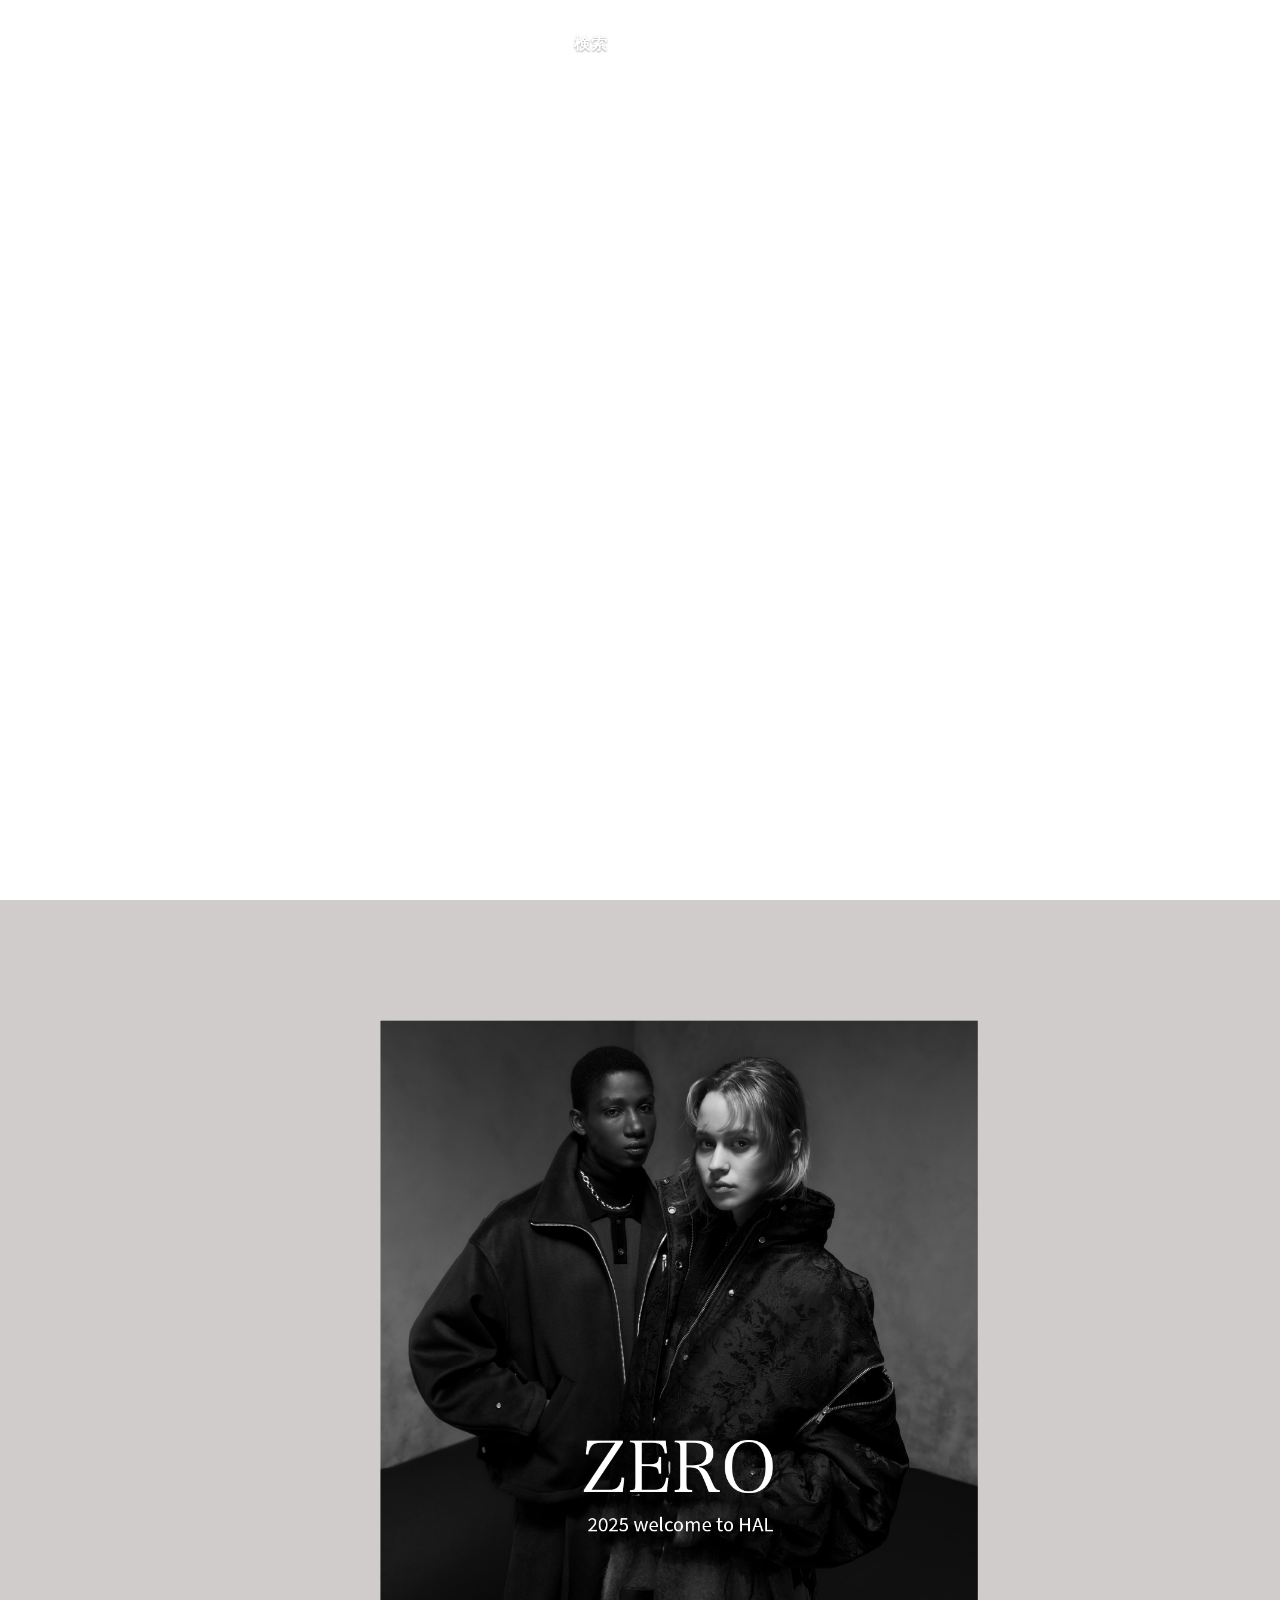
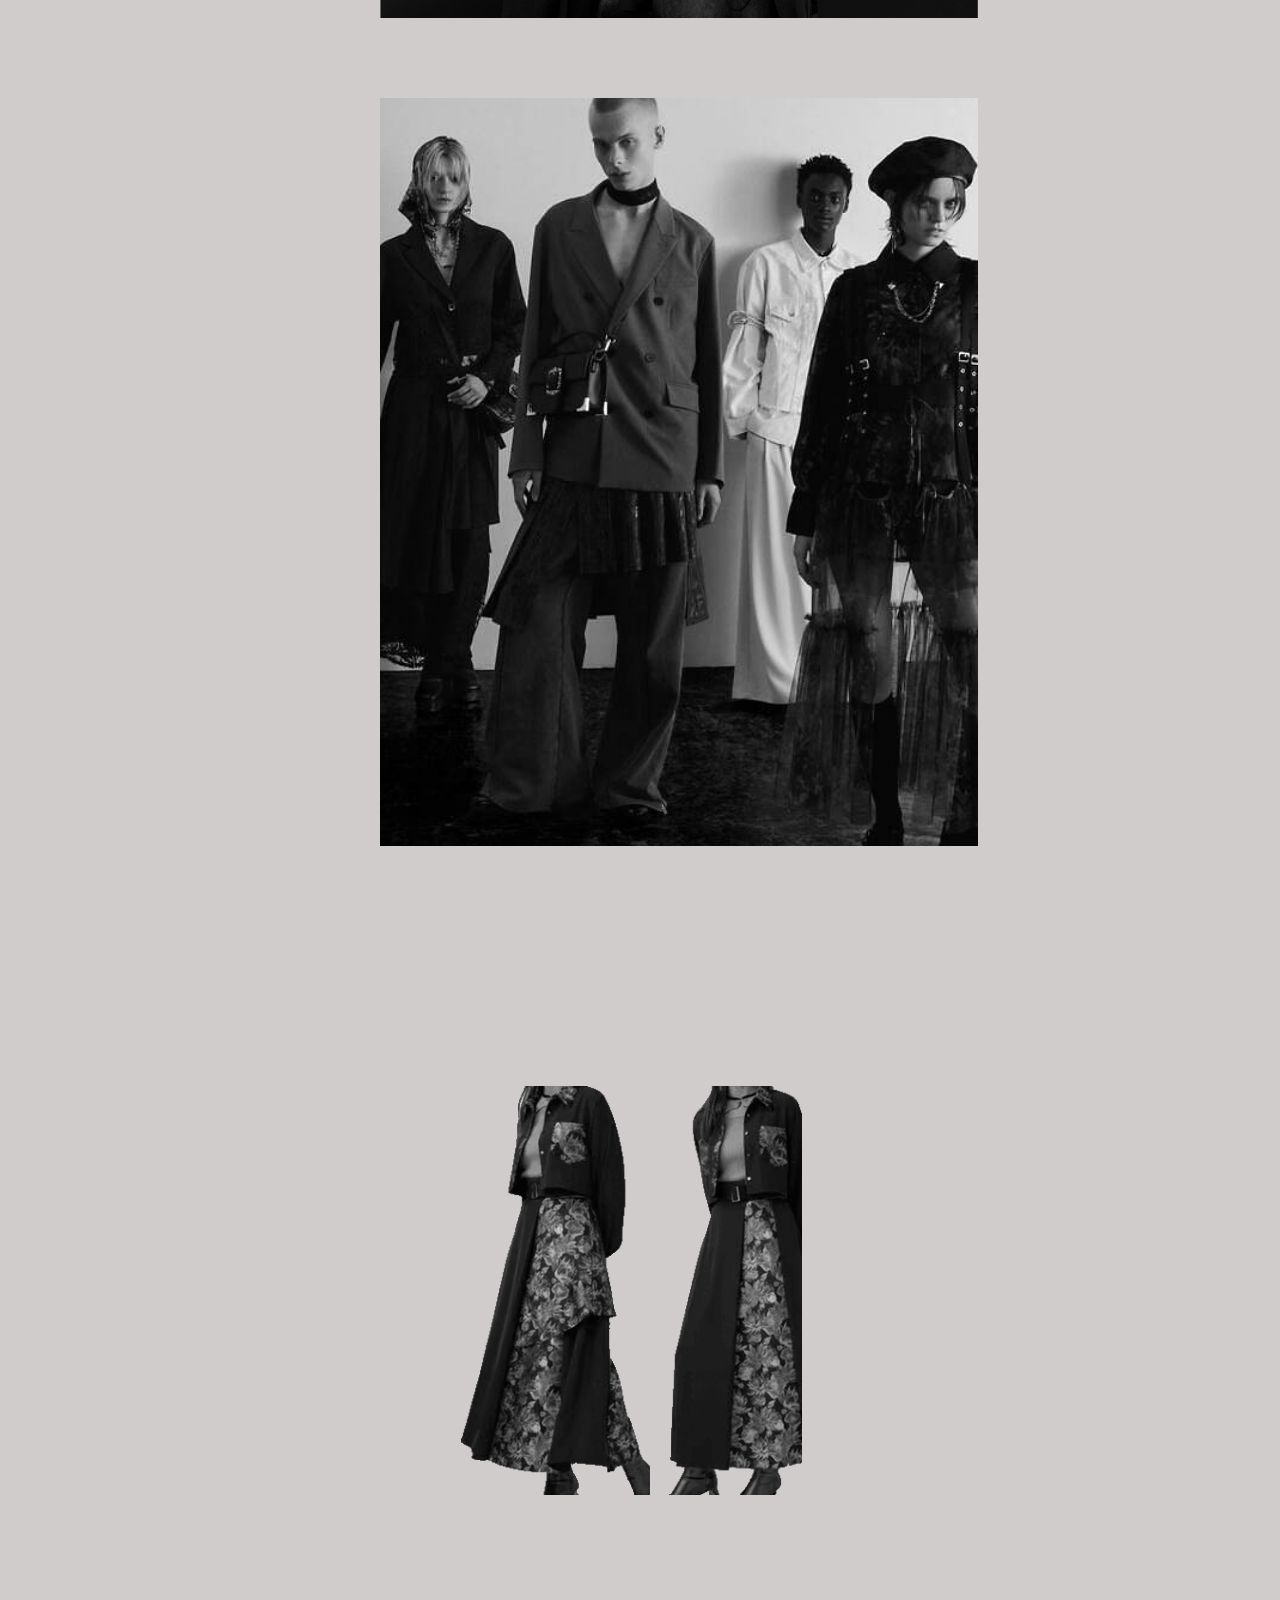
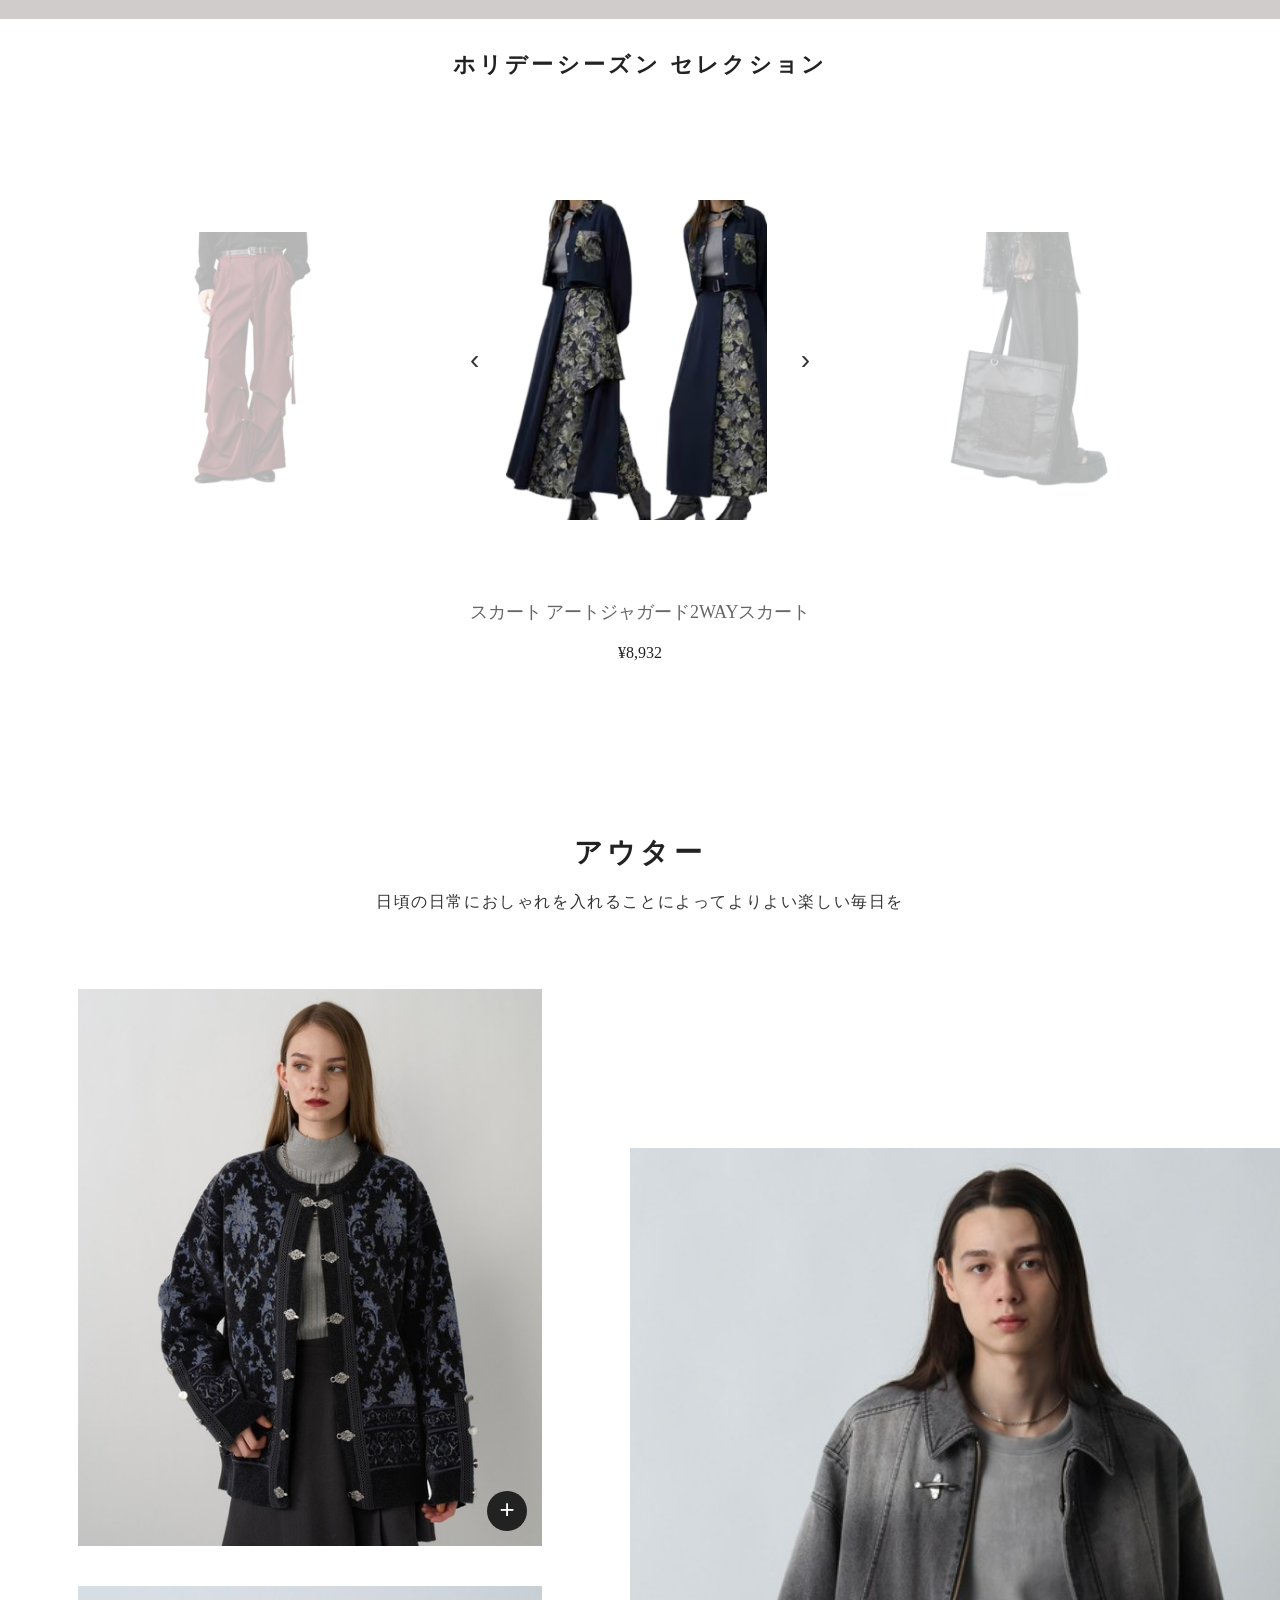
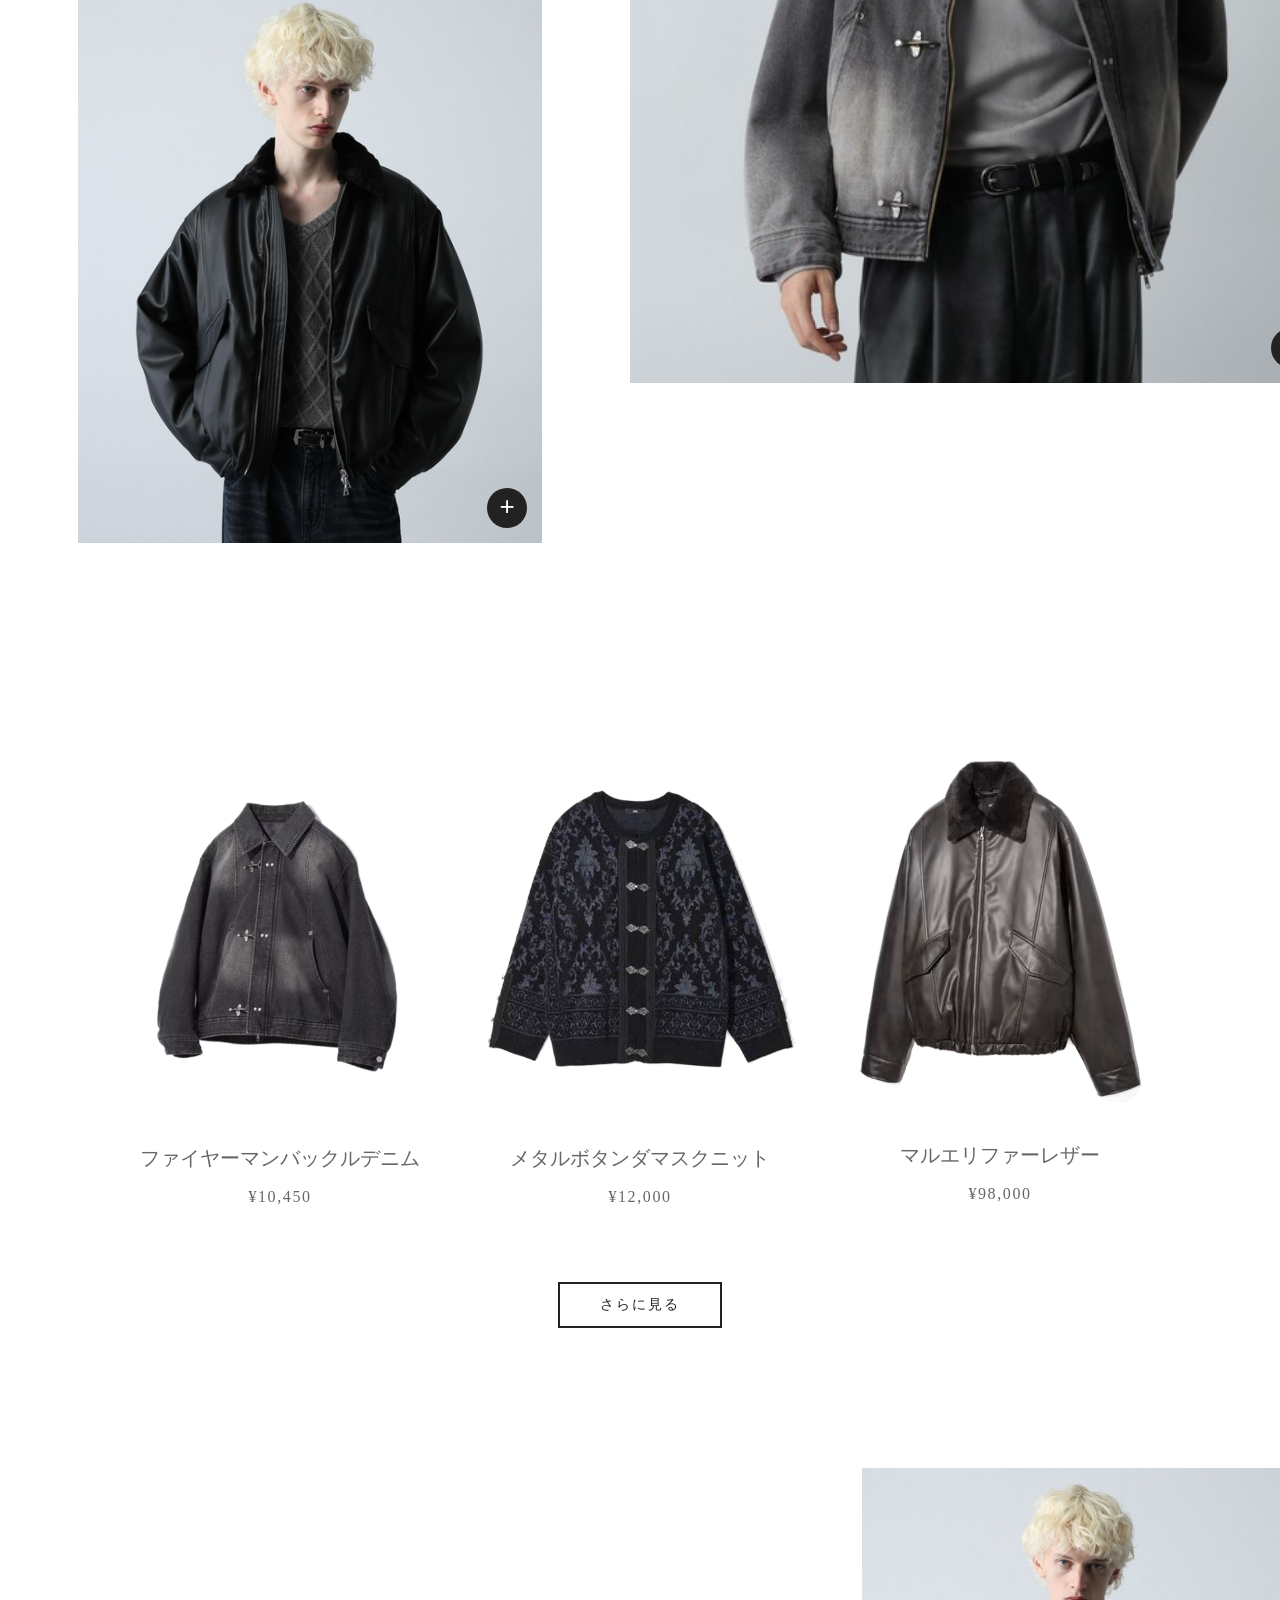
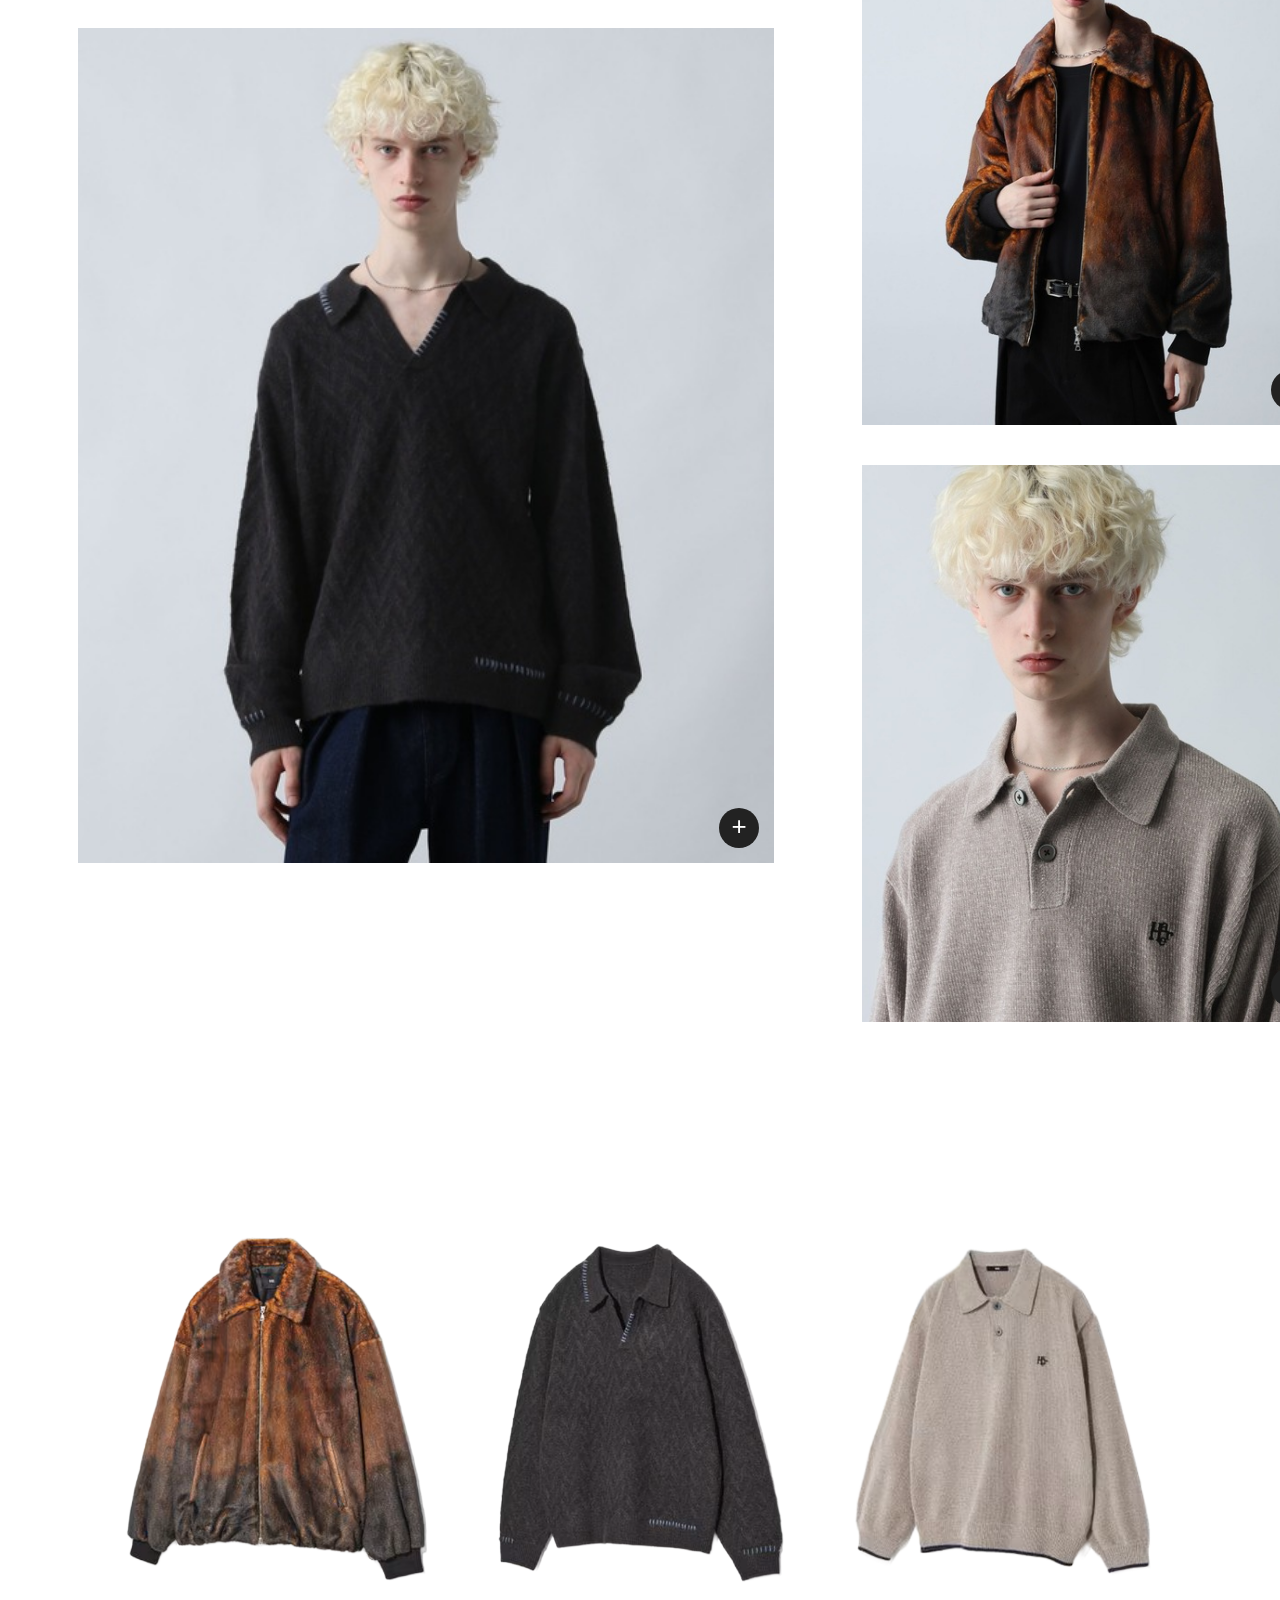
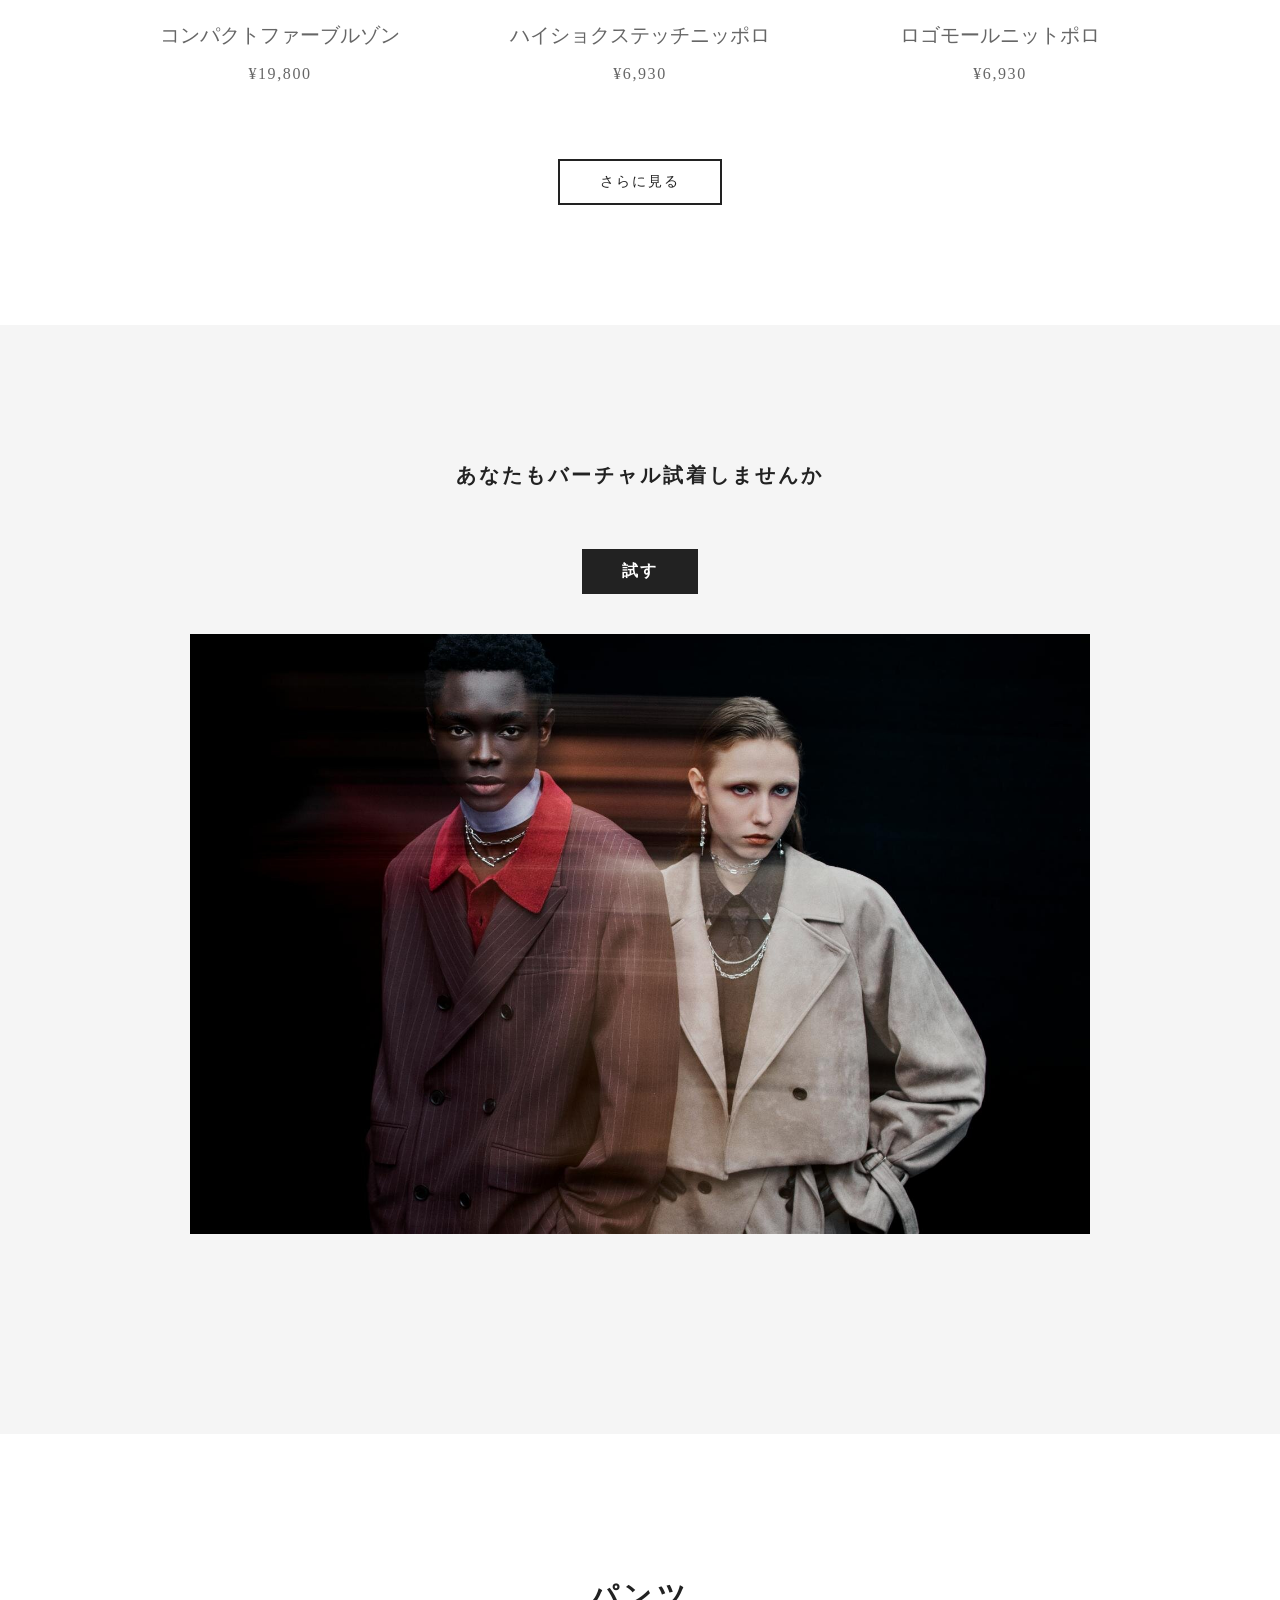
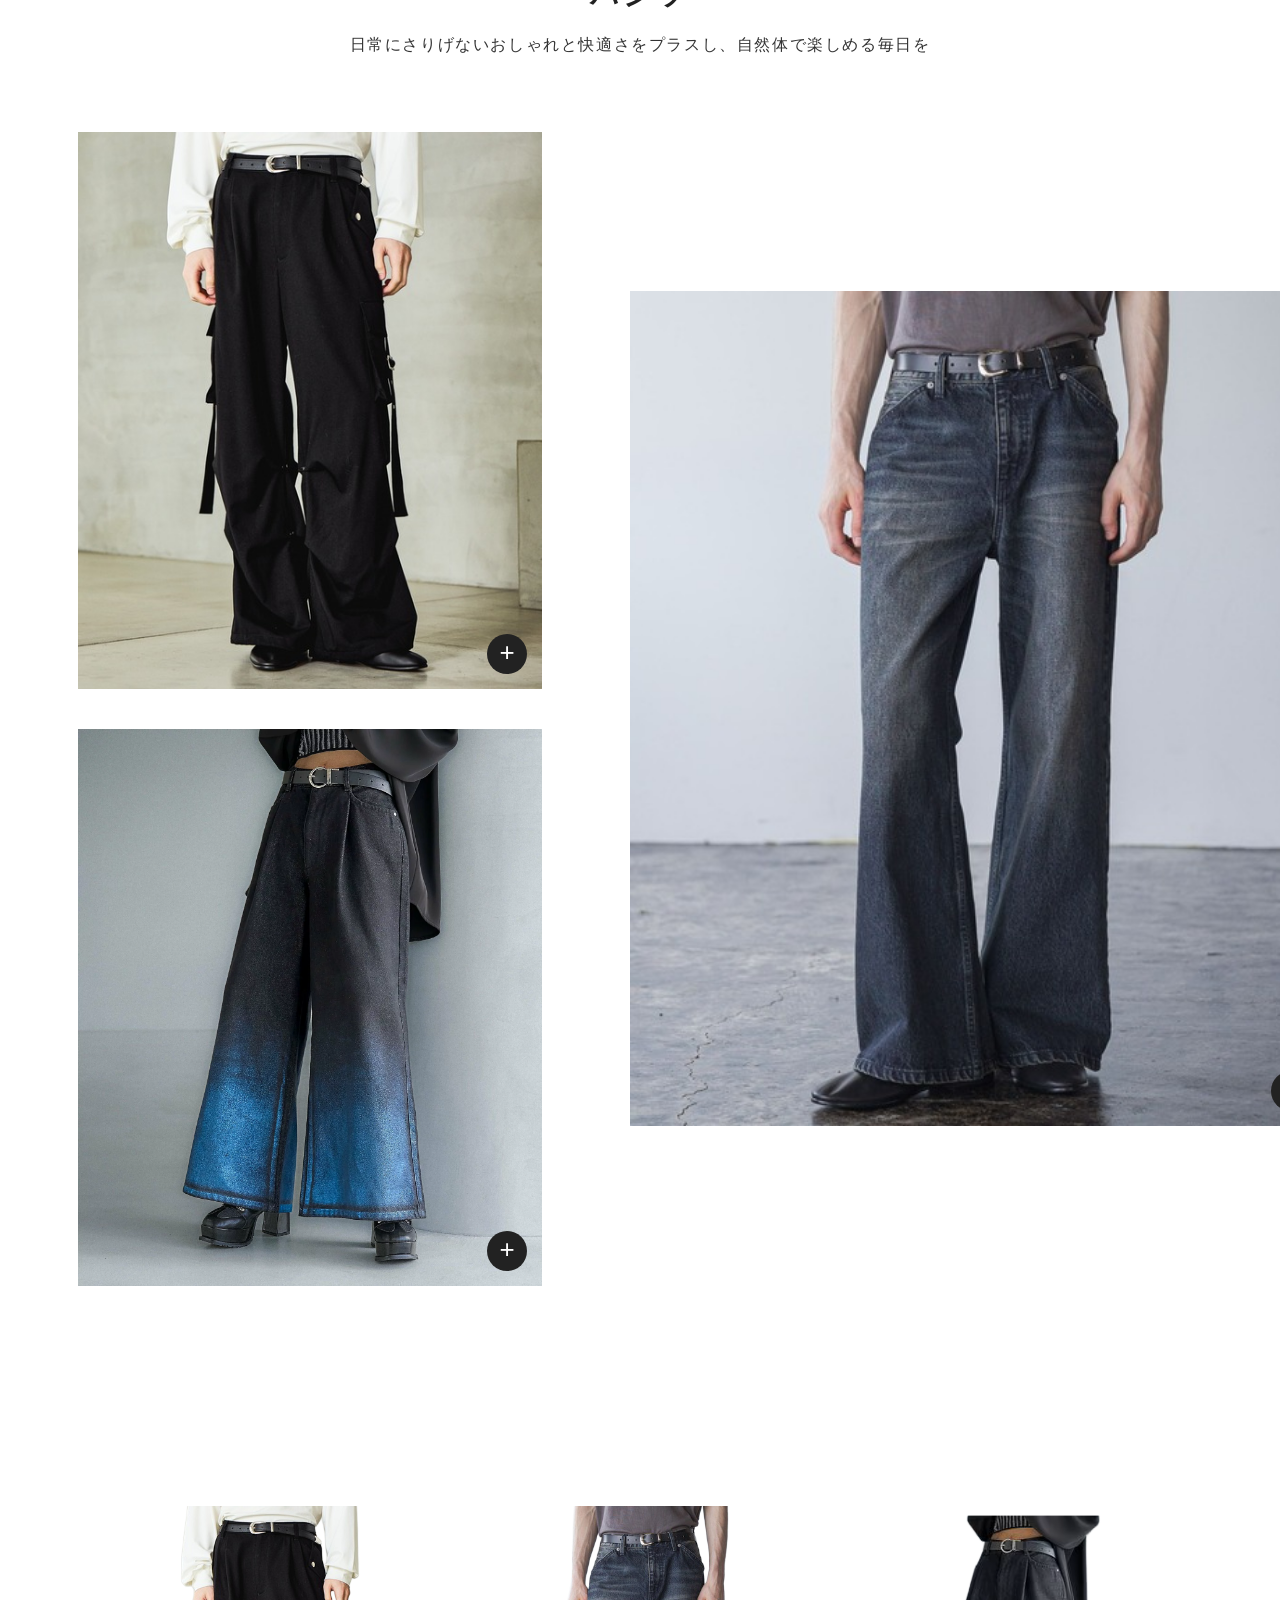
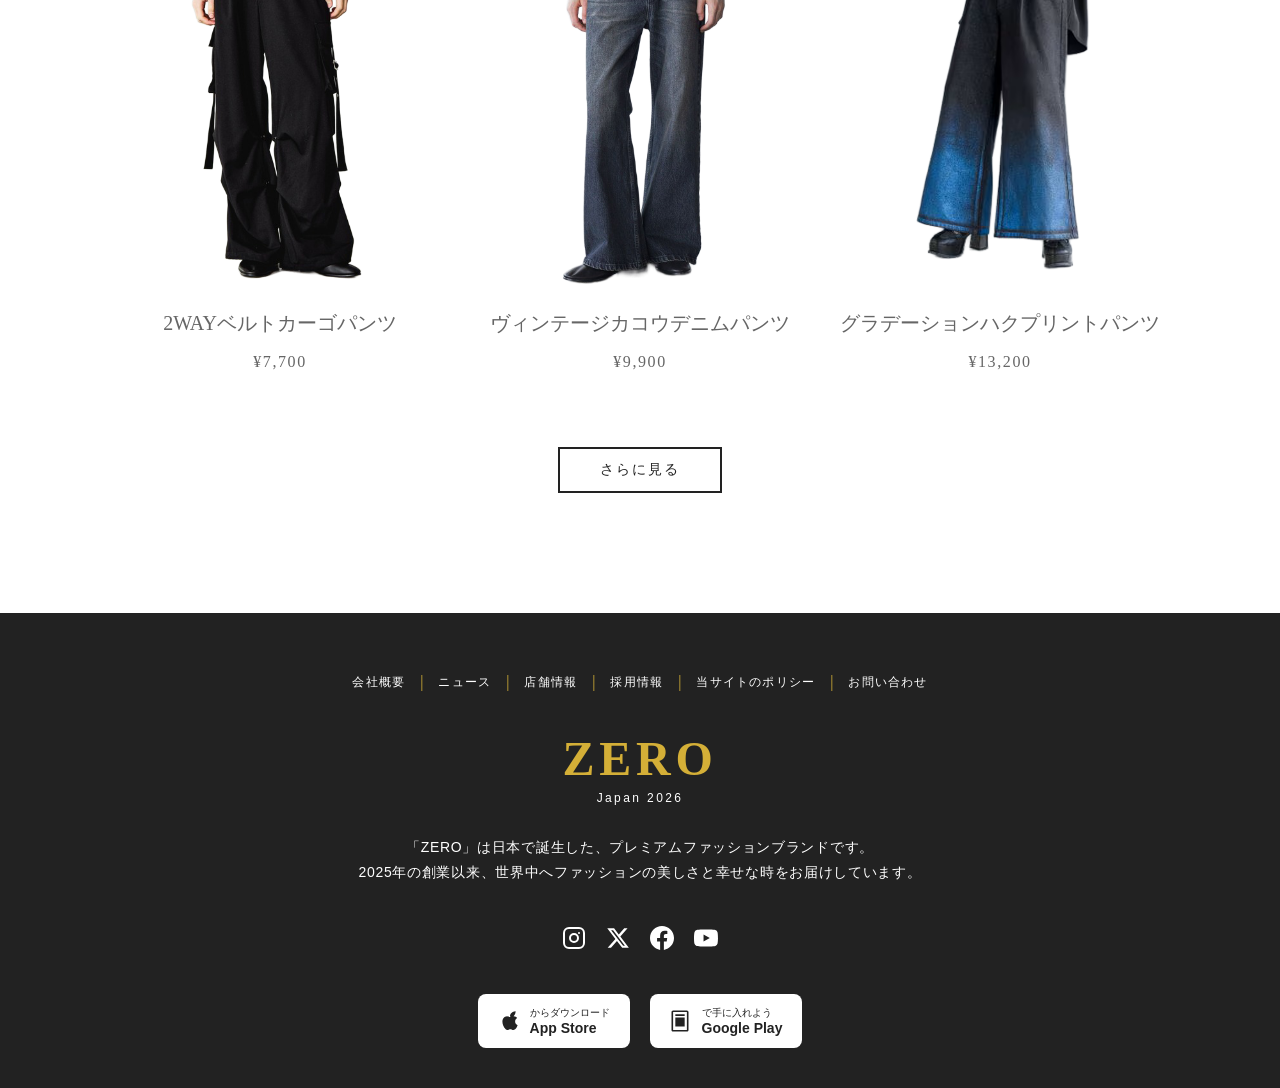
==== commit 7af013c1: "スマホ版レスポンシブ" ====
--- a/index.html
+++ b/index.html
@@ -2,6 +2,7 @@
 <html lang="ja">
 <head>
   <meta charset="UTF-8">
+  <meta name="viewport" content="width=device-width, initial-scale=1.0">
   <title>ZERO</title>
   <link rel="stylesheet" href="style.css">
   <script src="cursor-follower.js" defer></script>
--- a/style.css
+++ b/style.css
@@ -5913,4 +5913,338 @@
 
 .plus-icon {
     height: 30px;
+}
+
+/* =============================================
+   レスポンシブ補完
+   ============================================= */
+
+/* ===== タブレット (768px〜1023px) ===== */
+@media (min-width: 768px) and (max-width: 1023px) {
+
+  /* ロゴサイズ縮小 */
+  .logo {
+    font-size: 80px;
+    left: 80px;
+  }
+
+  /* ヘッダー右ナビをタブレットでも非表示 */
+  .header-right {
+    display: none;
+  }
+
+  /* alt-headerのヘッダー右もタブレットで非表示 */
+  .header.alt-header .header-right {
+    display: none;
+  }
+
+  /* アウターセクション余白縮小 */
+  .outer-section {
+    padding: 80px 24px 40px;
+  }
+
+  /* image-top/bottom-section: オフセット解除・余白縮小 */
+  .image-top-section,
+  .image-bottom-section {
+    gap: 40px;
+    padding: 40px 24px 80px;
+    transform: none;
+  }
+
+  /* 商品3列: 横並び維持・gap縮小 */
+  .products-container,
+  .products-container-2 {
+    gap: 20px;
+    padding: 0;
+  }
+
+  /* 商品カード最大幅緩和 */
+  .product-item,
+  .product-item-2 {
+    max-width: none;
+  }
+
+  /* product-image-large scale はそのままだと狭い画面でカードを超えるため縮小 */
+  .products-container-2 .product-image-large {
+    transform: scale(1.1) !important;
+  }
+
+  /* products-section 余白調整 */
+  .products-section,
+  .products-section-2 {
+    padding: 60px 24px;
+  }
+
+  /* コンタクトページ: 300px左パディングを除去 */
+  .contact-grid {
+    padding: 0 24px;
+  }
+  .contact-page {
+    padding: 100px 40px 60px;
+  }
+
+  /* カートページ */
+  .cart-page {
+    padding: 100px 40px 60px;
+  }
+
+  /* 商品詳細ページ: タブレットで縦積み */
+  .product-page {
+    flex-direction: column;
+    padding: 100px 40px 60px;
+  }
+  .product-left-column {
+    width: 100%;
+  }
+  .product-images-section {
+    transform: none;
+    flex-direction: column;
+  }
+  .product-thumbnails {
+    flex-direction: row;
+    width: 100%;
+    overflow-x: auto;
+    margin-left: 0;
+  }
+  .product-main-image-wrapper {
+    margin-left: 0;
+    width: 100%;
+  }
+  .product-info-section {
+    width: 100% !important;
+    margin-left: 0 !important;
+    max-width: 100% !important;
+    transform: none;
+  }
+
+  /* HAL ZEROモデル画像: 3列 → 2列 */
+  .hal-models-container {
+    grid-template-columns: repeat(2, 1fr);
+    gap: 40px;
+  }
+  .hal-models-section {
+    padding: 60px 40px;
+  }
+}
+
+/* ===== スマホ補完 (〜767px) ===== */
+@media (max-width: 767px) {
+
+  /* ロゴ: スマホ幅に合わせてサイズ・位置調整 (hamburger 40px + padding 20px = 60px を避ける) */
+  .logo {
+    font-size: 52px;
+    left: 68px;
+    top: 16px;
+  }
+
+  /* モーダルメニュー: 余白縮小 */
+  .modal-menu {
+    padding: 20px 20px 24px;
+  }
+  .modal-menu-nav {
+    gap: 16px;
+  }
+  .modal-menu-nav a {
+    font-size: 32px;
+    letter-spacing: 0.08em;
+  }
+
+  /* ヒーロー動画: 高さをスマホに最適化 */
+  .hero,
+  .video-bg {
+    min-height: 55vh;
+  }
+
+  /* キャプション */
+  .caption {
+    bottom: 8%;
+    right: 5%;
+  }
+  .caption h1 {
+    font-size: 22px;
+  }
+  .caption h2 {
+    font-size: 22px;
+  }
+  .caption p {
+    font-size: 12px;
+  }
+
+  /* フォトセクション: section全体もoverfowをhiddenに */
+  .photo-section {
+    padding: 60px 0;
+    gap: 40px;
+    overflow: hidden;
+  }
+
+  /* GIF(商品スライド)セクション */
+  .syouhinn {
+    padding: 60px 16px;
+    gap: 0;
+  }
+  .syouhinn img {
+    width: 100%;
+    max-width: 100%;
+  }
+
+  /* コレクションタイトル */
+  .collection-title {
+    font-size: 18px;
+    margin-bottom: 30px;
+  }
+
+  /* カルーセルアイテムをスマホ幅に縮小 */
+  .item {
+    flex: 0 0 170px;
+    margin: 0 8px;
+  }
+  .item a,
+  .item img {
+    height: 210px;
+  }
+
+  /* アウターセクション */
+  .outer-title {
+    font-size: 22px;
+  }
+  .outer-description {
+    font-size: 14px;
+  }
+
+  /* products-section 内パディング */
+  .products-section,
+  .products-section-2 {
+    padding: 40px 16px;
+  }
+
+  /* 商品コンテナのパディング */
+  .products-container,
+  .products-container-2 {
+    padding: 0;
+  }
+
+  /* 商品カードの最大幅解除 */
+  .product-item,
+  .product-item-2 {
+    max-width: 100%;
+  }
+
+  /* product-image-large の scale(1.23) をスマホでリセット */
+  .products-container-2 .product-image-large {
+    transform: none !important;
+  }
+
+  /* product-item-2 の固定高さ解除 */
+  .product-item-2 img {
+    height: auto;
+    max-height: 320px;
+    object-fit: contain;
+  }
+
+  /* さらに見るボタン */
+  .products-section-button {
+    padding: 16px 0 0;
+    text-align: center;
+  }
+
+  /* バーチャル試着セクション */
+  .virtual-tryon-section {
+    padding: 60px 16px;
+  }
+  .tryon-intro-image img {
+    width: 100%;
+    height: auto;
+  }
+  .tryon-start-btn {
+    padding: 14px 40px;
+    font-size: 16px;
+    min-height: 48px;
+  }
+  .tryon-controls {
+    flex-direction: column;
+    gap: 12px;
+  }
+  .tryon-product-selector {
+    min-width: 0;
+    width: 100%;
+  }
+  .product-selector-grid {
+    grid-template-columns: repeat(3, 1fr);
+    gap: 10px;
+  }
+
+  /* HAL ZEROモデル画像: 1列 */
+  .hal-models-container {
+    grid-template-columns: 1fr;
+    gap: 24px;
+  }
+  .hal-models-section {
+    padding: 40px 16px;
+  }
+
+  /* HAL ZEROヒーロー */
+  .hal-hero-image {
+    height: 50vh;
+  }
+  .hal-zero-page.hal-zero-white .hal-hero-image,
+  .hal-zero2-page .hal-hero-image {
+    height: 40vh;
+    margin-top: 50px;
+  }
+
+  /* フッター */
+  .footer {
+    padding: 40px 20px 28px;
+  }
+  .footer-nav {
+    gap: 8px;
+    margin-bottom: 24px;
+  }
+  .footer-nav a {
+    font-size: 11px;
+  }
+  .footer-logo-text {
+    font-size: 36px;
+  }
+  .footer-description {
+    font-size: 13px;
+  }
+  .footer-apps {
+    flex-direction: column;
+    align-items: center;
+    gap: 12px;
+  }
+}
+
+/* ===== 極小スマホ補完 (〜374px) ===== */
+@media (max-width: 374px) {
+
+  .logo {
+    font-size: 42px;
+    left: 62px;
+  }
+
+  .modal-menu-nav a {
+    font-size: 26px;
+  }
+
+  .item {
+    flex: 0 0 145px;
+  }
+  .item a,
+  .item img {
+    height: 180px;
+  }
+
+  .footer-nav {
+    flex-direction: column;
+    align-items: center;
+  }
+  .footer-divider {
+    display: none;
+  }
+
+  .product-selector-grid {
+    grid-template-columns: repeat(2, 1fr);
+  }
 }
